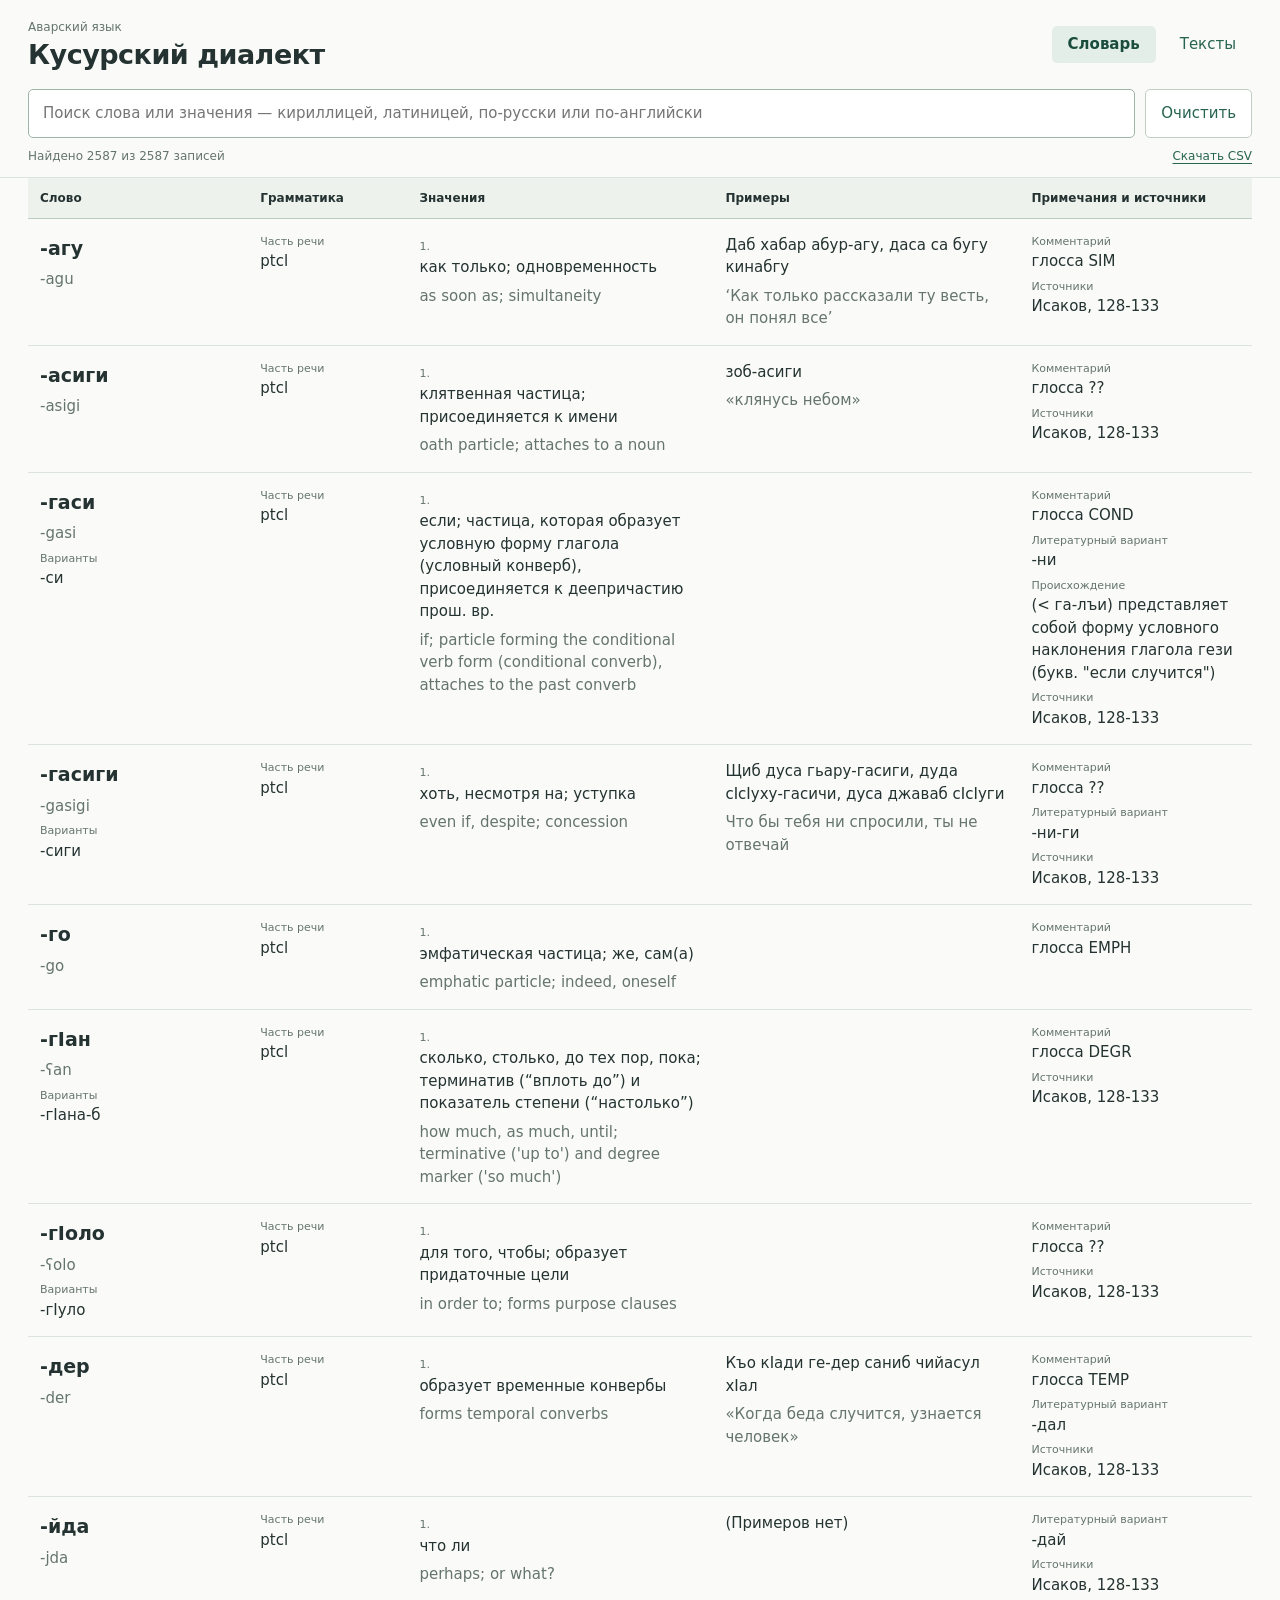
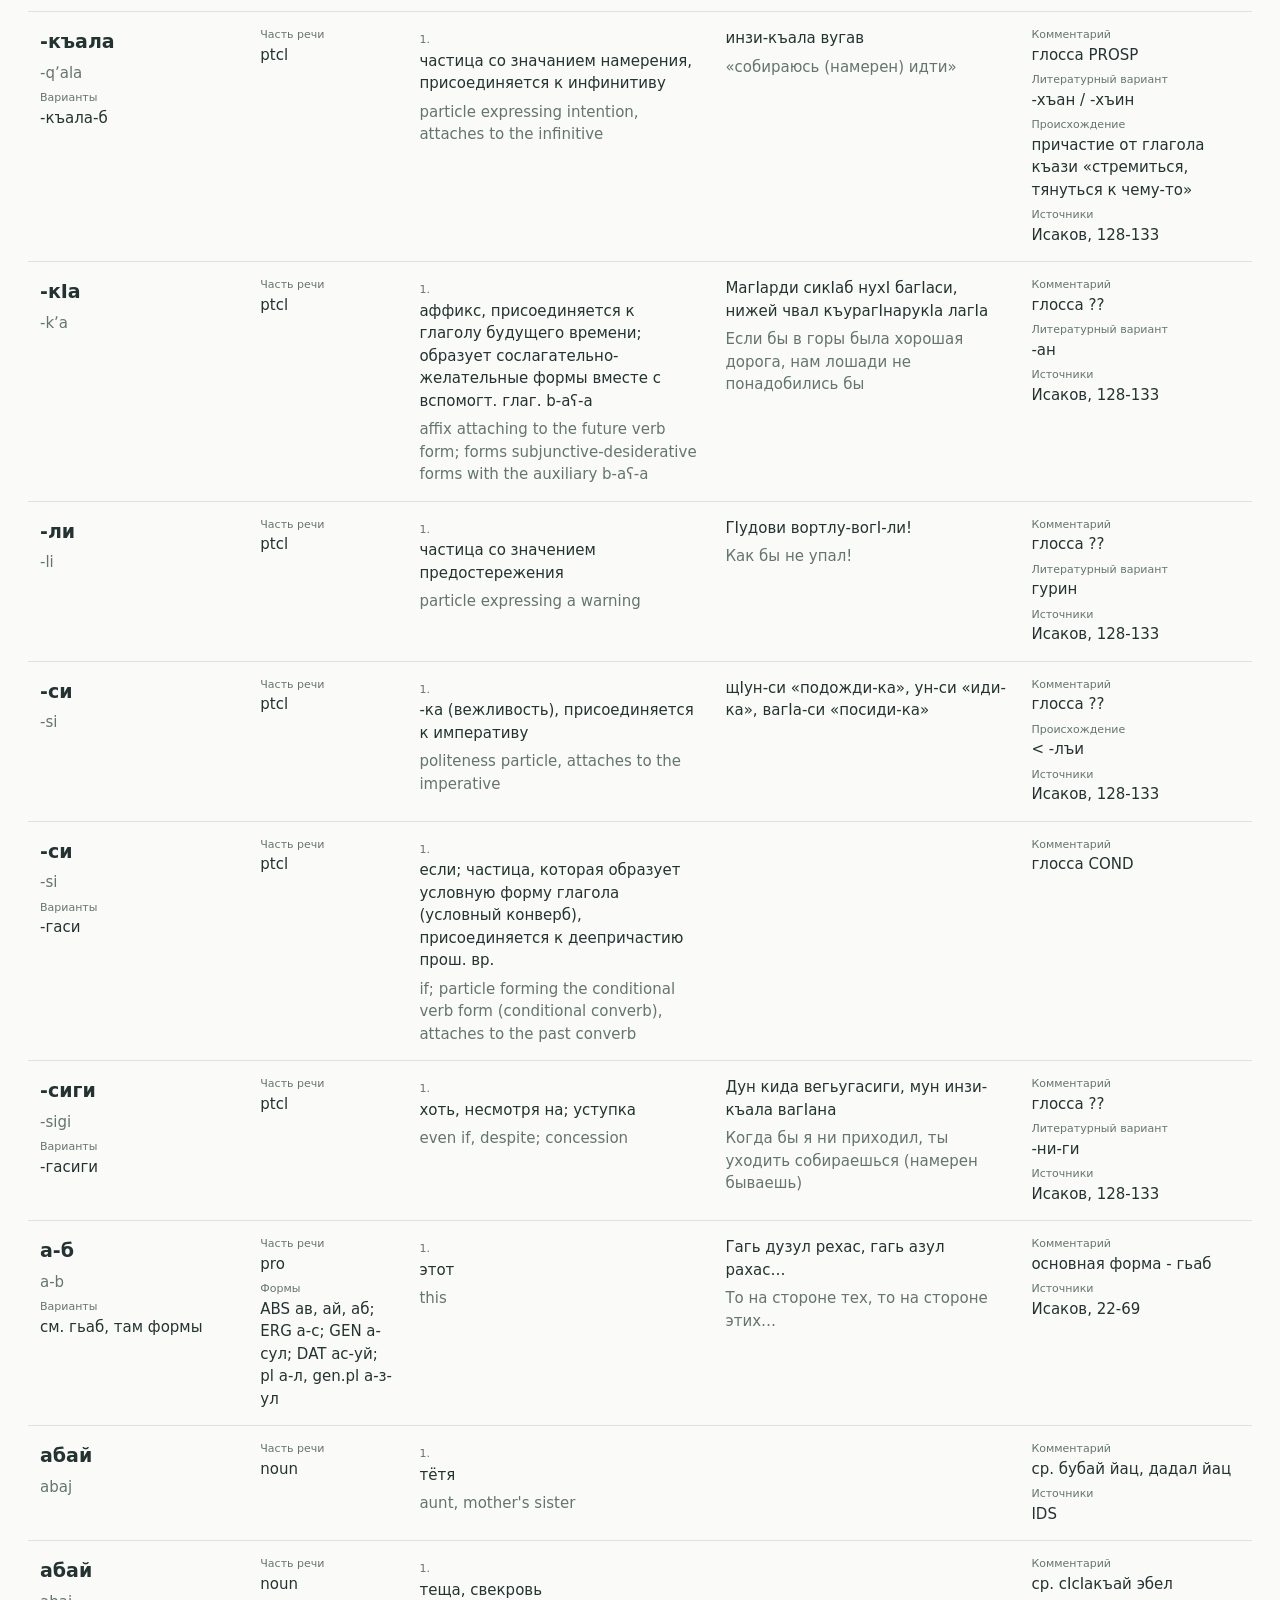
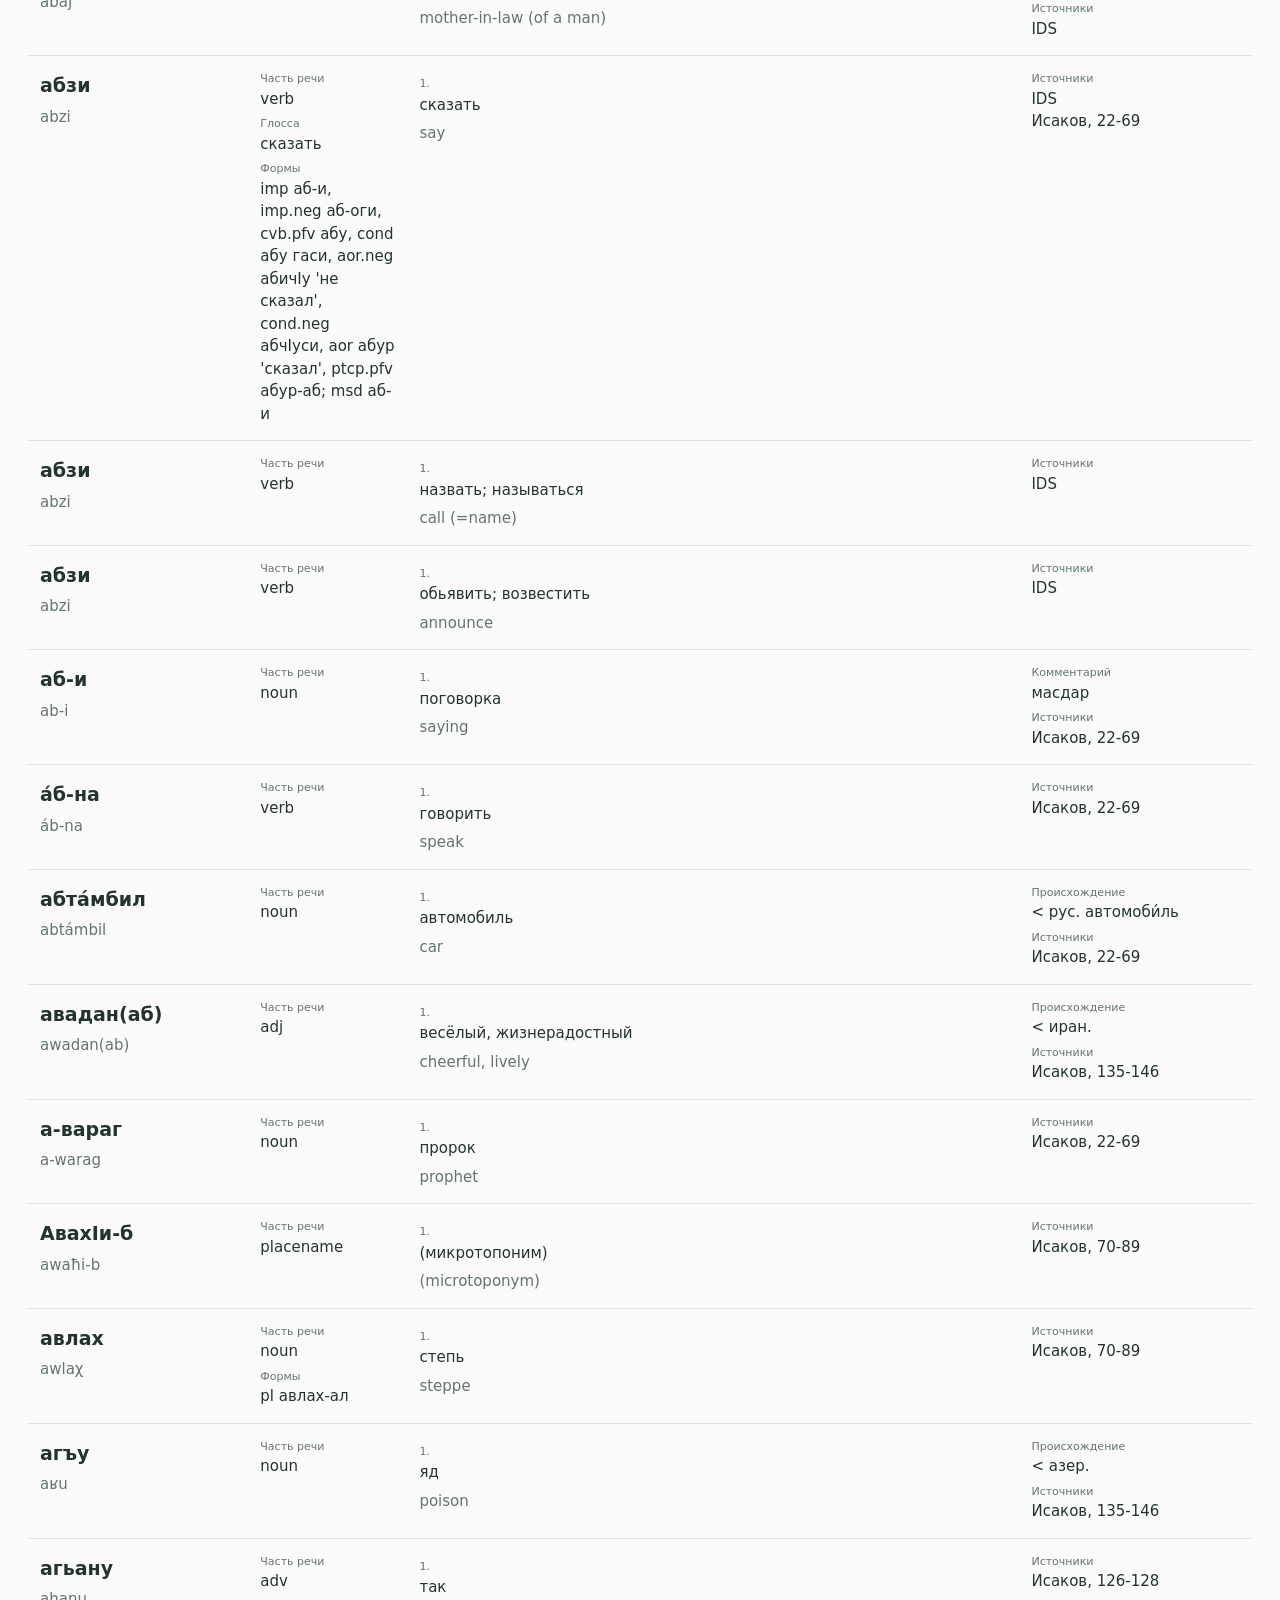
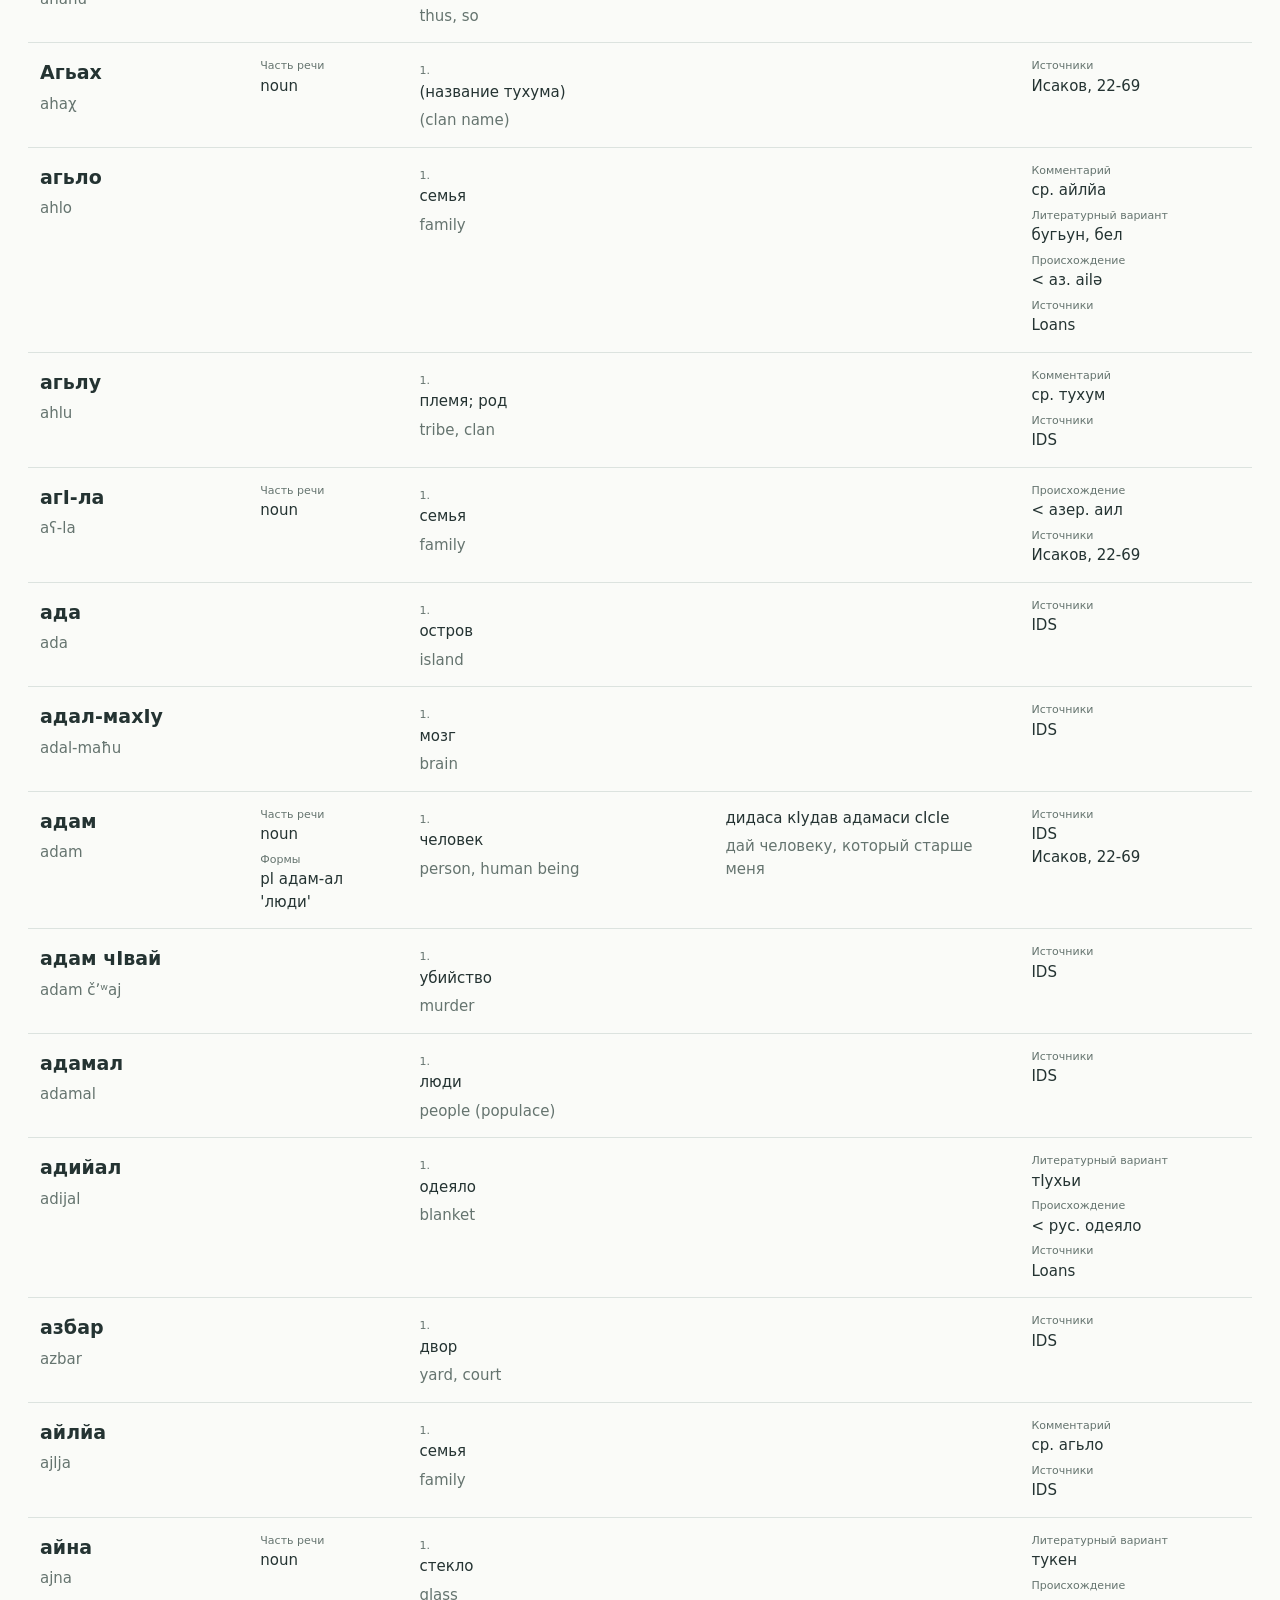
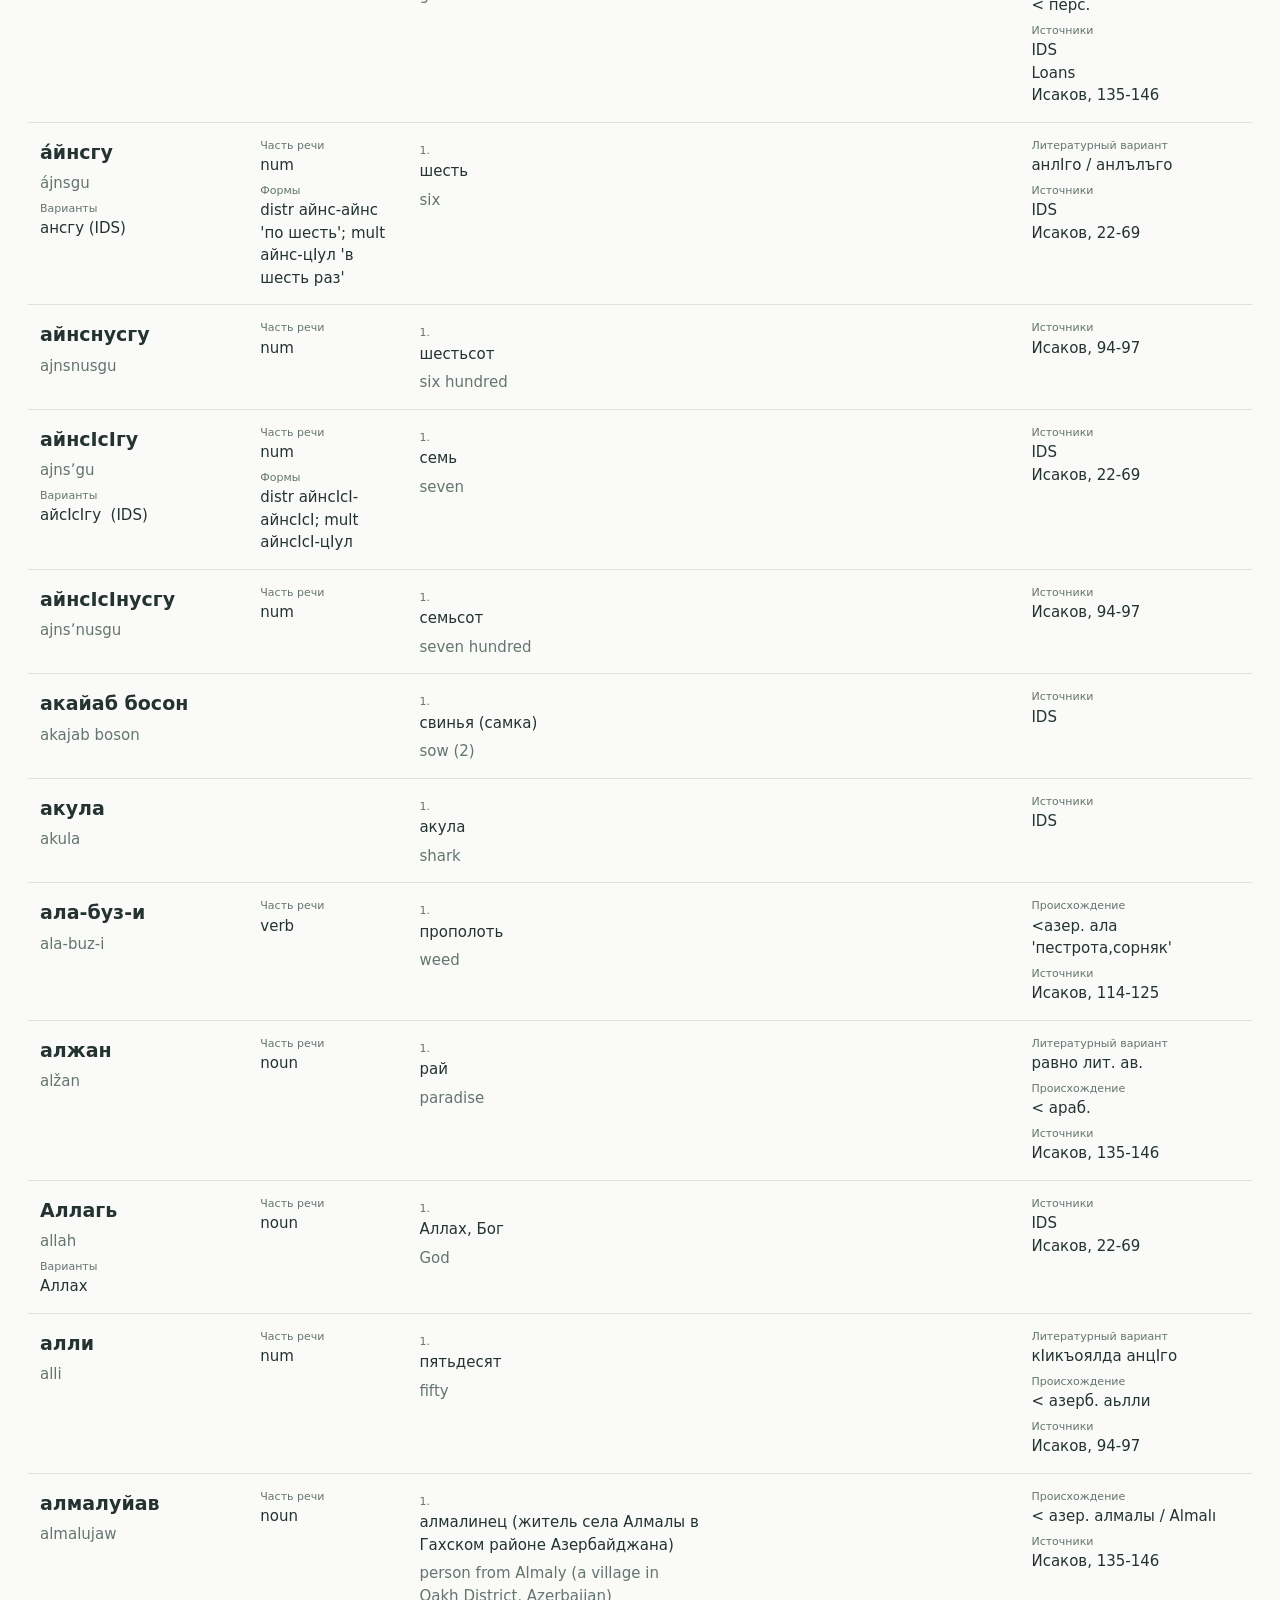
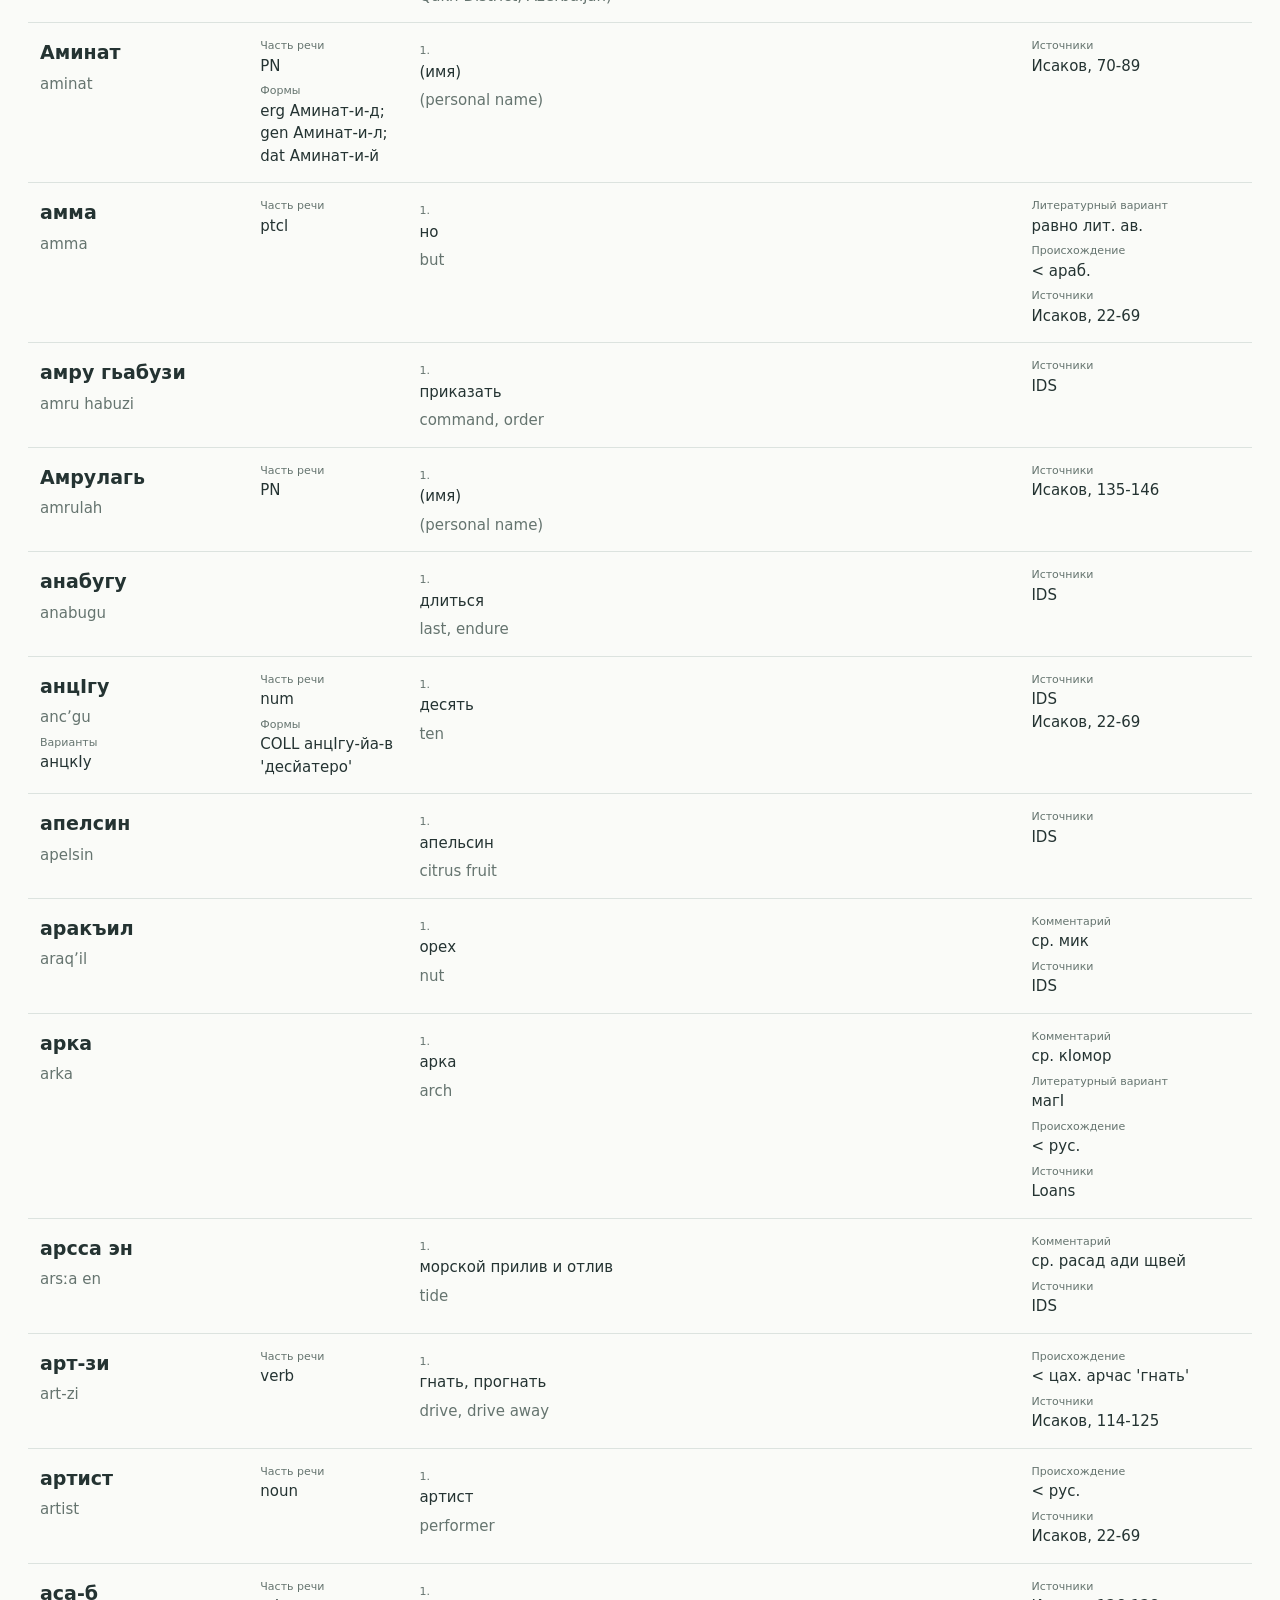
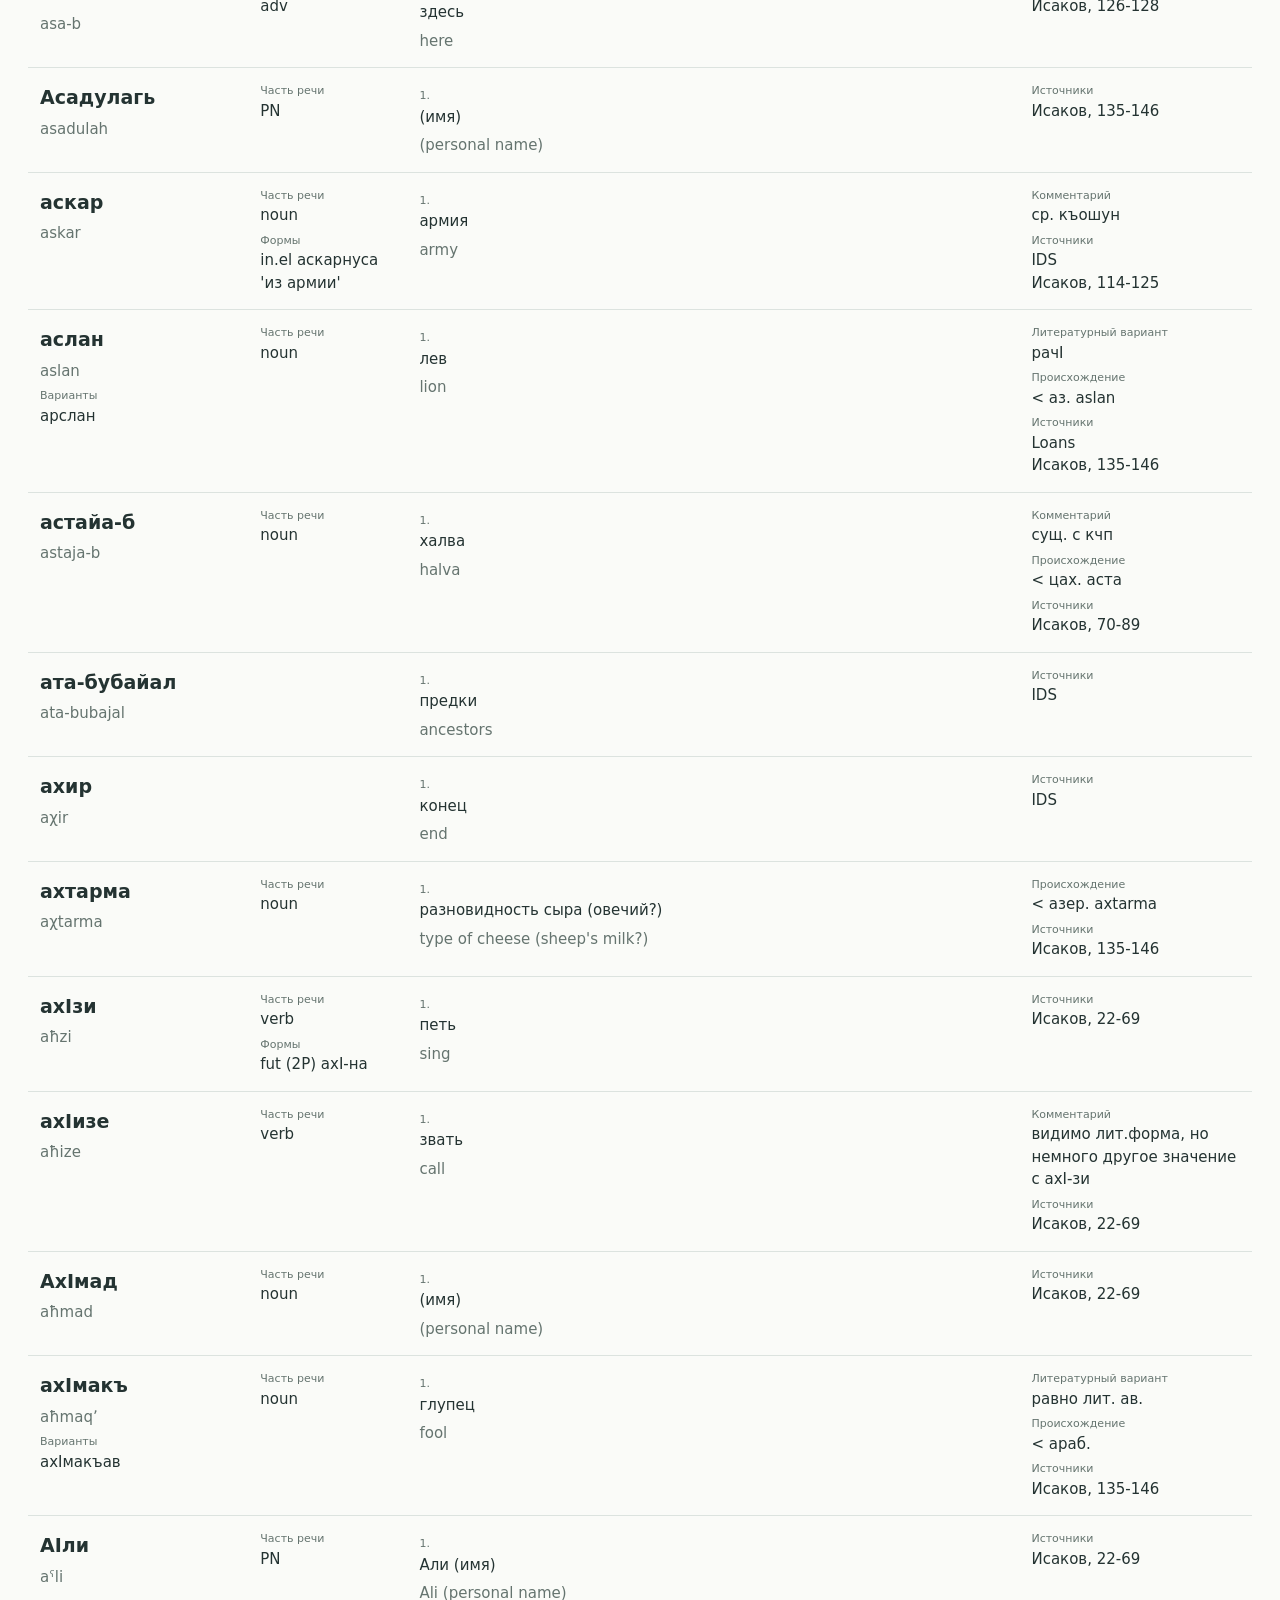
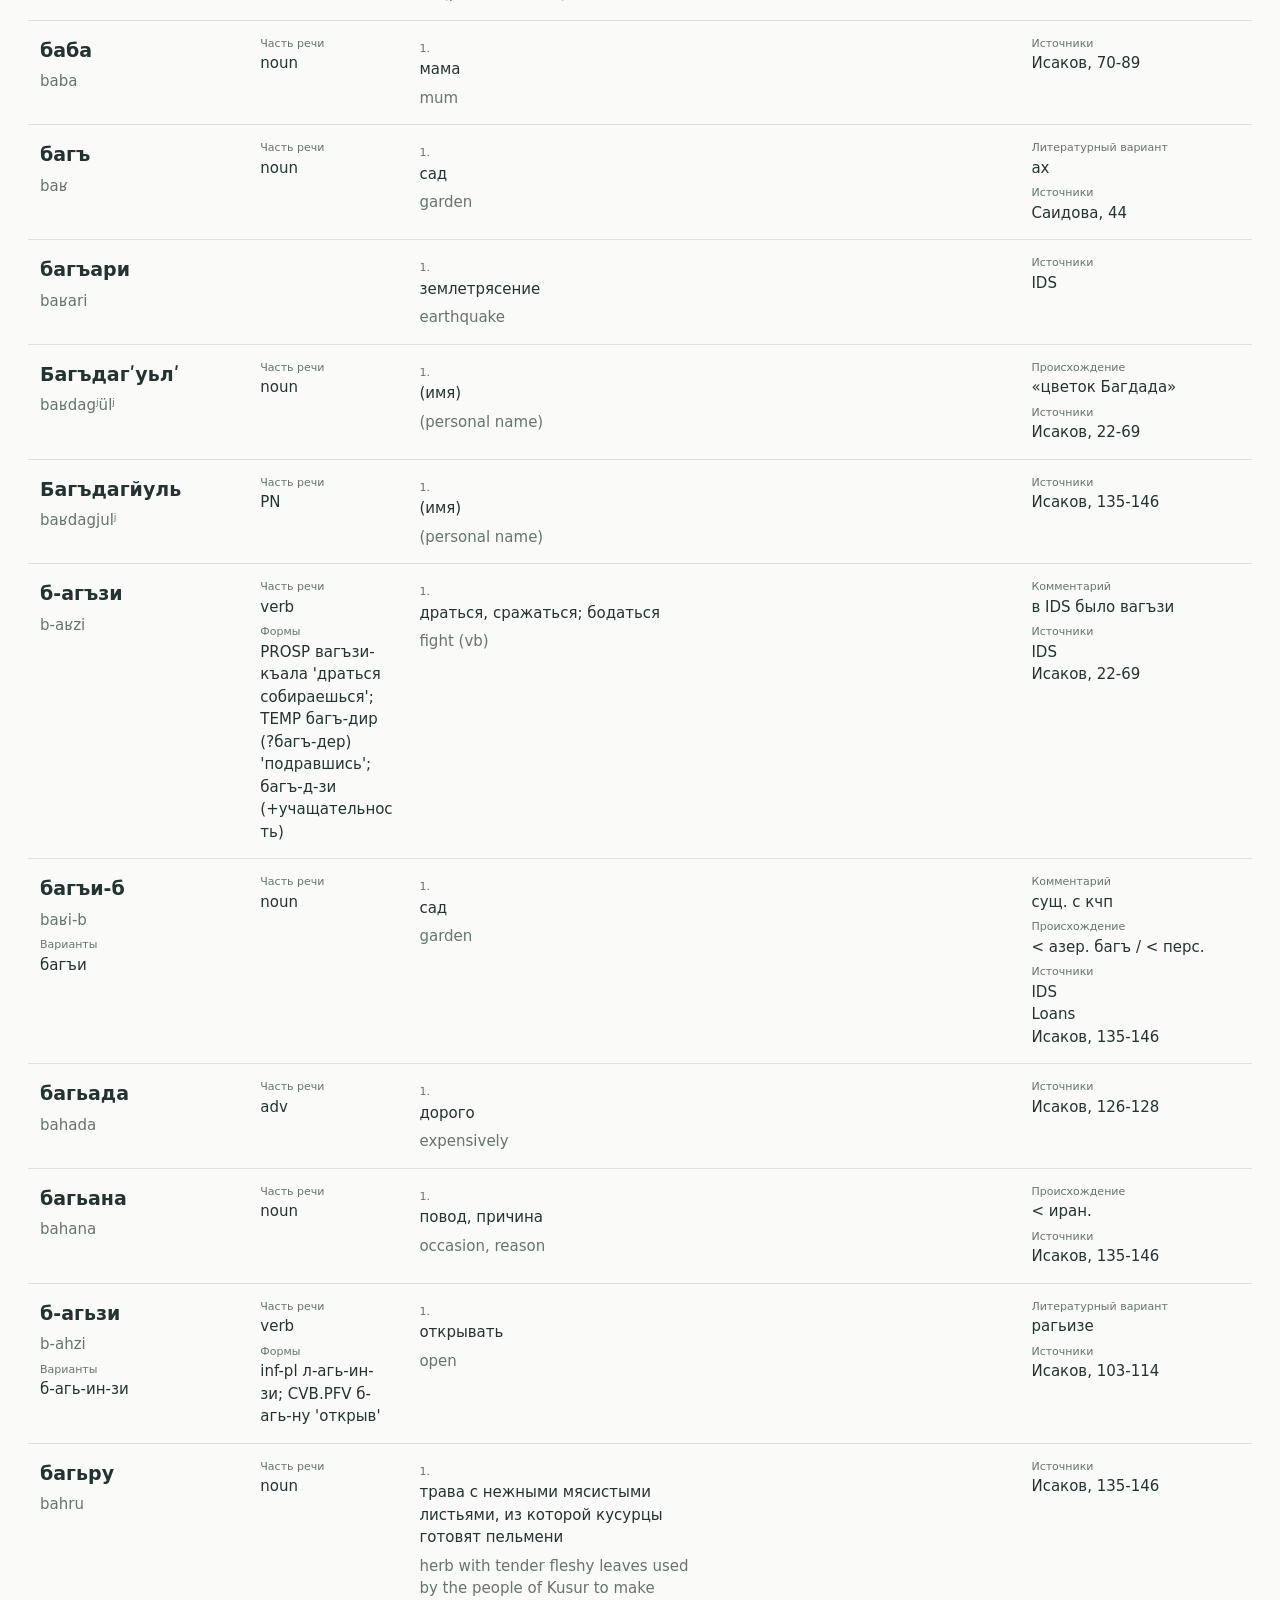
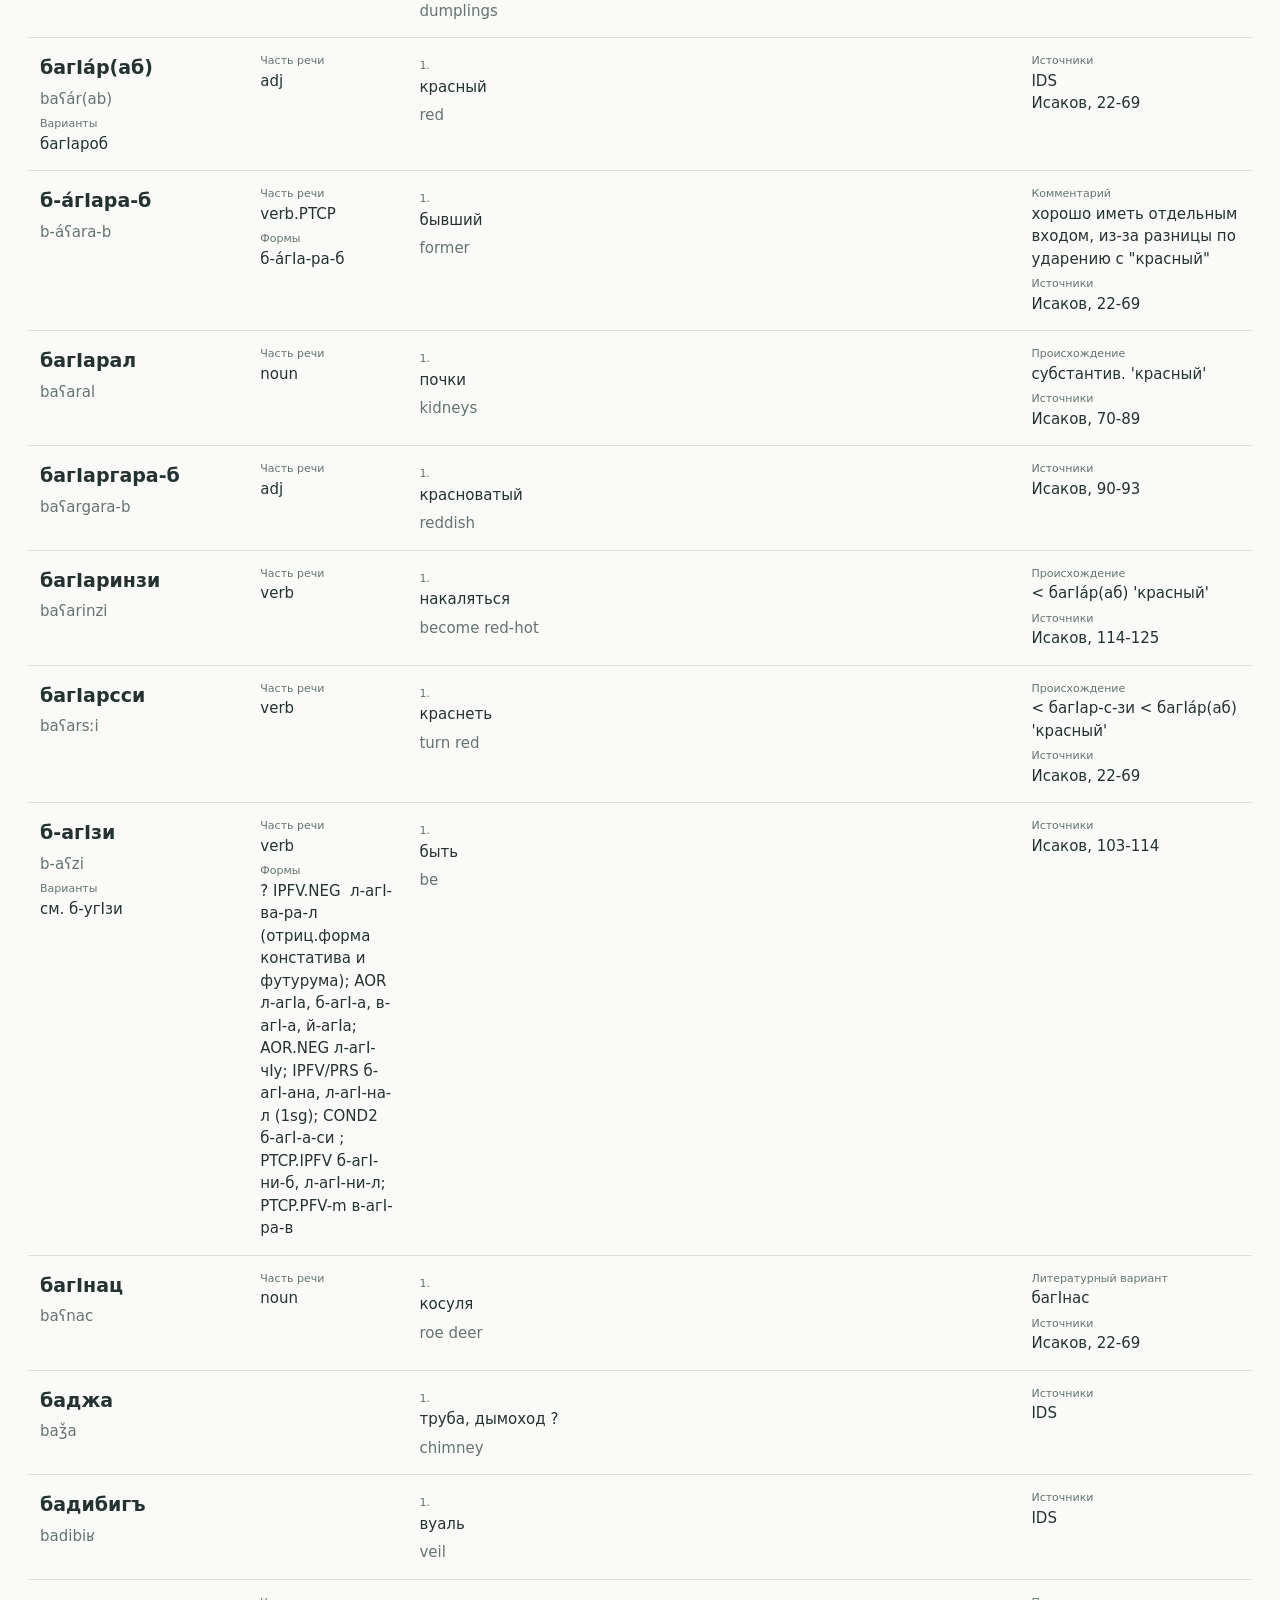
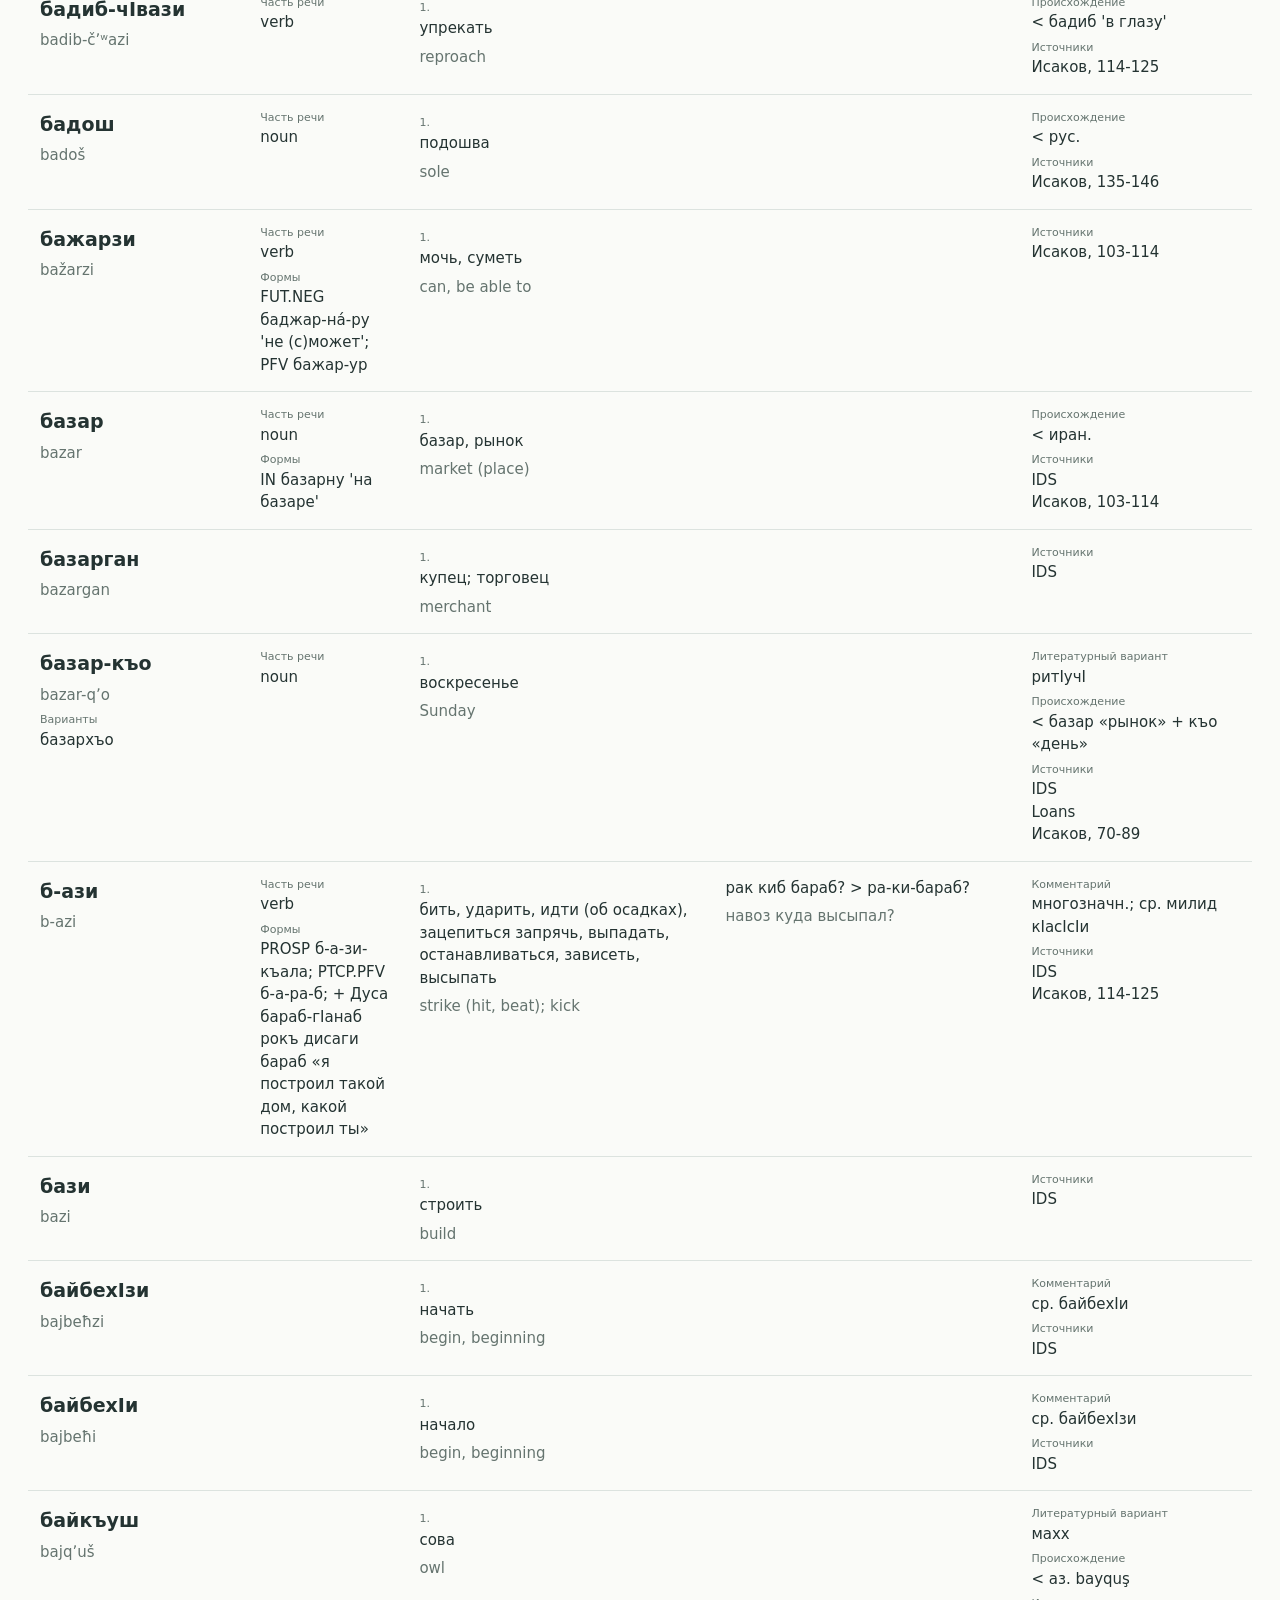
==== index.html @ e925cfb5 "Add files via upload" ====
<!doctype html>
<html lang="ru"><head><meta charset="utf-8"><meta name="viewport" content="width=device-width,initial-scale=1"><meta name="description" content="Словарь кусурского диалекта аварского языка и тексты с поиском"><title>Кусурский диалект · Словарь</title><link rel="stylesheet" href="assets/style.css"><script defer src="assets/search.js"></script><script defer src="assets/app.js"></script></head>
<body><header id="top"><div class="heading"><div><p class="eyebrow">Аварский язык</p><h1>Кусурский диалект</h1></div><nav aria-label="Разделы"><a href="index.html" aria-current="page">Словарь</a><a href="texts.html">Тексты</a></nav></div><label class="sr-only" for="query">Поиск слова или значения</label><div class="search"><input id="query" type="search" placeholder="Поиск слова или значения — кириллицей, латиницей, по-русски или по-английски" autocomplete="off"><button id="clear" type="button">Очистить</button></div><div class="meta"><span id="status" role="status" aria-live="polite">Загрузка словаря…</span><a href="data/Kusur_dict.csv" download>Скачать CSV</a></div></header>
<main><noscript>Для поиска включите JavaScript. Исходный словарь доступен по ссылке «Скачать CSV».</noscript><div id="error" role="alert" hidden></div><table><caption class="sr-only">Словарь кусурского диалекта аварского языка</caption><colgroup><col style="width:18%"><col style="width:13%"><col style="width:25%"><col style="width:25%"><col style="width:19%"></colgroup><thead><tr><th scope="col">Слово</th><th scope="col">Грамматика</th><th scope="col">Значения</th><th scope="col">Примеры</th><th scope="col">Примечания и источники</th></tr></thead><tbody id="rows"></tbody></table><div id="empty" hidden><p>Ничего не найдено</p><button id="reset">Очистить запрос</button></div><div id="moreWrap"><button id="more" hidden>Показать ещё 150 записей</button><p id="shown"></p></div></main><footer>Кусурский диалект аварского языка · <a href="texts.html">Перейти к текстам</a></footer></body></html>
---- assets/style.css ----
:root{color-scheme:light;--ink:#243332;--muted:#65746f;--line:#dce3df;--accent:#286452;--header-height:180px}*{box-sizing:border-box}body{margin:0;background:#fafbf8;color:var(--ink);font:15px/1.5 "Segoe UI","Noto Sans","DejaVu Sans",Arial,sans-serif}header{position:sticky;top:0;z-index:5;background:#fafbf8;border-bottom:1px solid var(--line);padding:18px 28px 12px}.heading{display:flex;align-items:center;justify-content:space-between;gap:20px;margin-bottom:18px}h1{font-size:27px;line-height:1.2;margin:0;letter-spacing:-.5px}.eyebrow{margin:0 0 3px;color:var(--muted);font-size:12px}nav{display:flex;gap:8px}a{color:var(--accent);text-underline-offset:3px}nav a{padding:7px 16px;border-radius:5px;text-decoration:none}nav a[aria-current]{background:#e4eee8;color:#194c3c;font-weight:650}.search{display:flex;gap:10px}input,button{font:inherit}input{width:100%;min-width:0;padding:12px 14px;border:1px solid #9eb4a8;border-radius:5px;background:white;color:var(--ink)}button{border:1px solid #bfcfc5;background:white;color:var(--accent);border-radius:5px;padding:9px 15px;cursor:pointer}button:hover{background:#edf3ee}:focus-visible{outline:3px solid #779e8d;outline-offset:3px}.meta{display:flex;justify-content:space-between;gap:15px;margin-top:9px;font-size:12px;color:var(--muted)}main{padding:0 28px}table{width:100%;border-collapse:separate;border-spacing:0;table-layout:fixed}th{position:sticky;top:var(--header-height);z-index:3;background:#eef2ed;padding:11px 12px;font-size:12px;text-align:left;border-bottom:1px solid #bacbbf}td{padding:15px 12px;vertical-align:top;border-bottom:1px solid var(--line);overflow-wrap:anywhere}tbody tr:hover{background:#f1f5ef}.field{white-space:pre-wrap;margin:0 0 6px}.lemma{font-size:19px;font-weight:650}.latin,.translation{color:var(--muted)}.label{font-size:11px;color:var(--muted);display:block}.group{margin-bottom:12px}.group:last-child,.field:last-child{margin-bottom:0}.number{font-size:11px;color:var(--muted)}footer{padding:25px 40px;color:var(--muted);font-size:12px}#empty,#error,#moreWrap{text-align:center;padding:25px}#shown{font-size:12px;color:var(--muted)}[hidden]{display:none!important}.sr-only{position:absolute;width:1px;height:1px;overflow:hidden;clip:rect(0,0,0,0)}@media(max-width:760px){header{padding:12px}.heading{gap:8px;margin-bottom:12px}h1{font-size:20px}nav a{padding:6px 9px}main{padding:0 12px}table,tbody,tr,td{display:block;width:100%}thead,colgroup{display:none}tr{padding:16px 0;border-bottom:1px solid #bfcfc5}td{padding:5px 0;border:0}td:empty{display:none}td::before{content:attr(data-label);display:block;color:var(--muted);font-size:11px;margin-bottom:5px}td:first-child::before{display:none}.search input{font-size:14px}.meta{font-size:11px}footer{padding:20px 12px}}
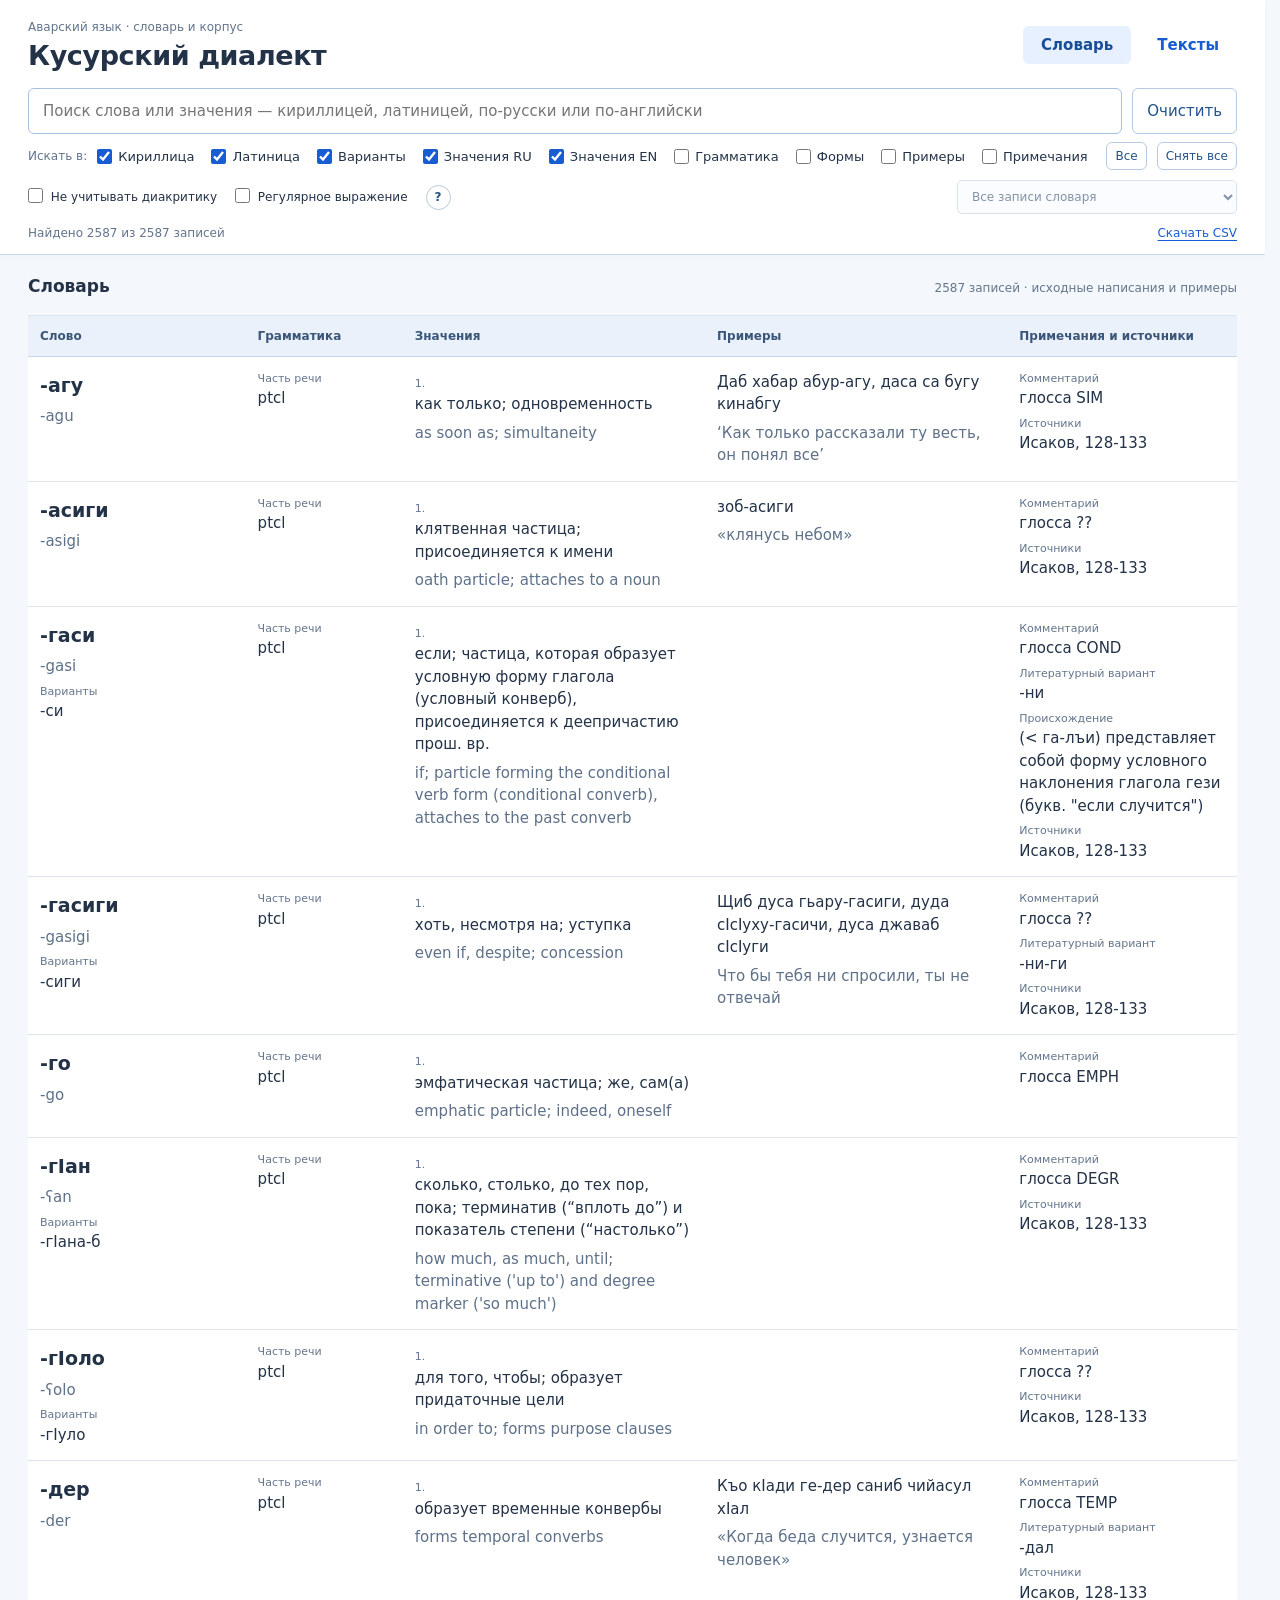
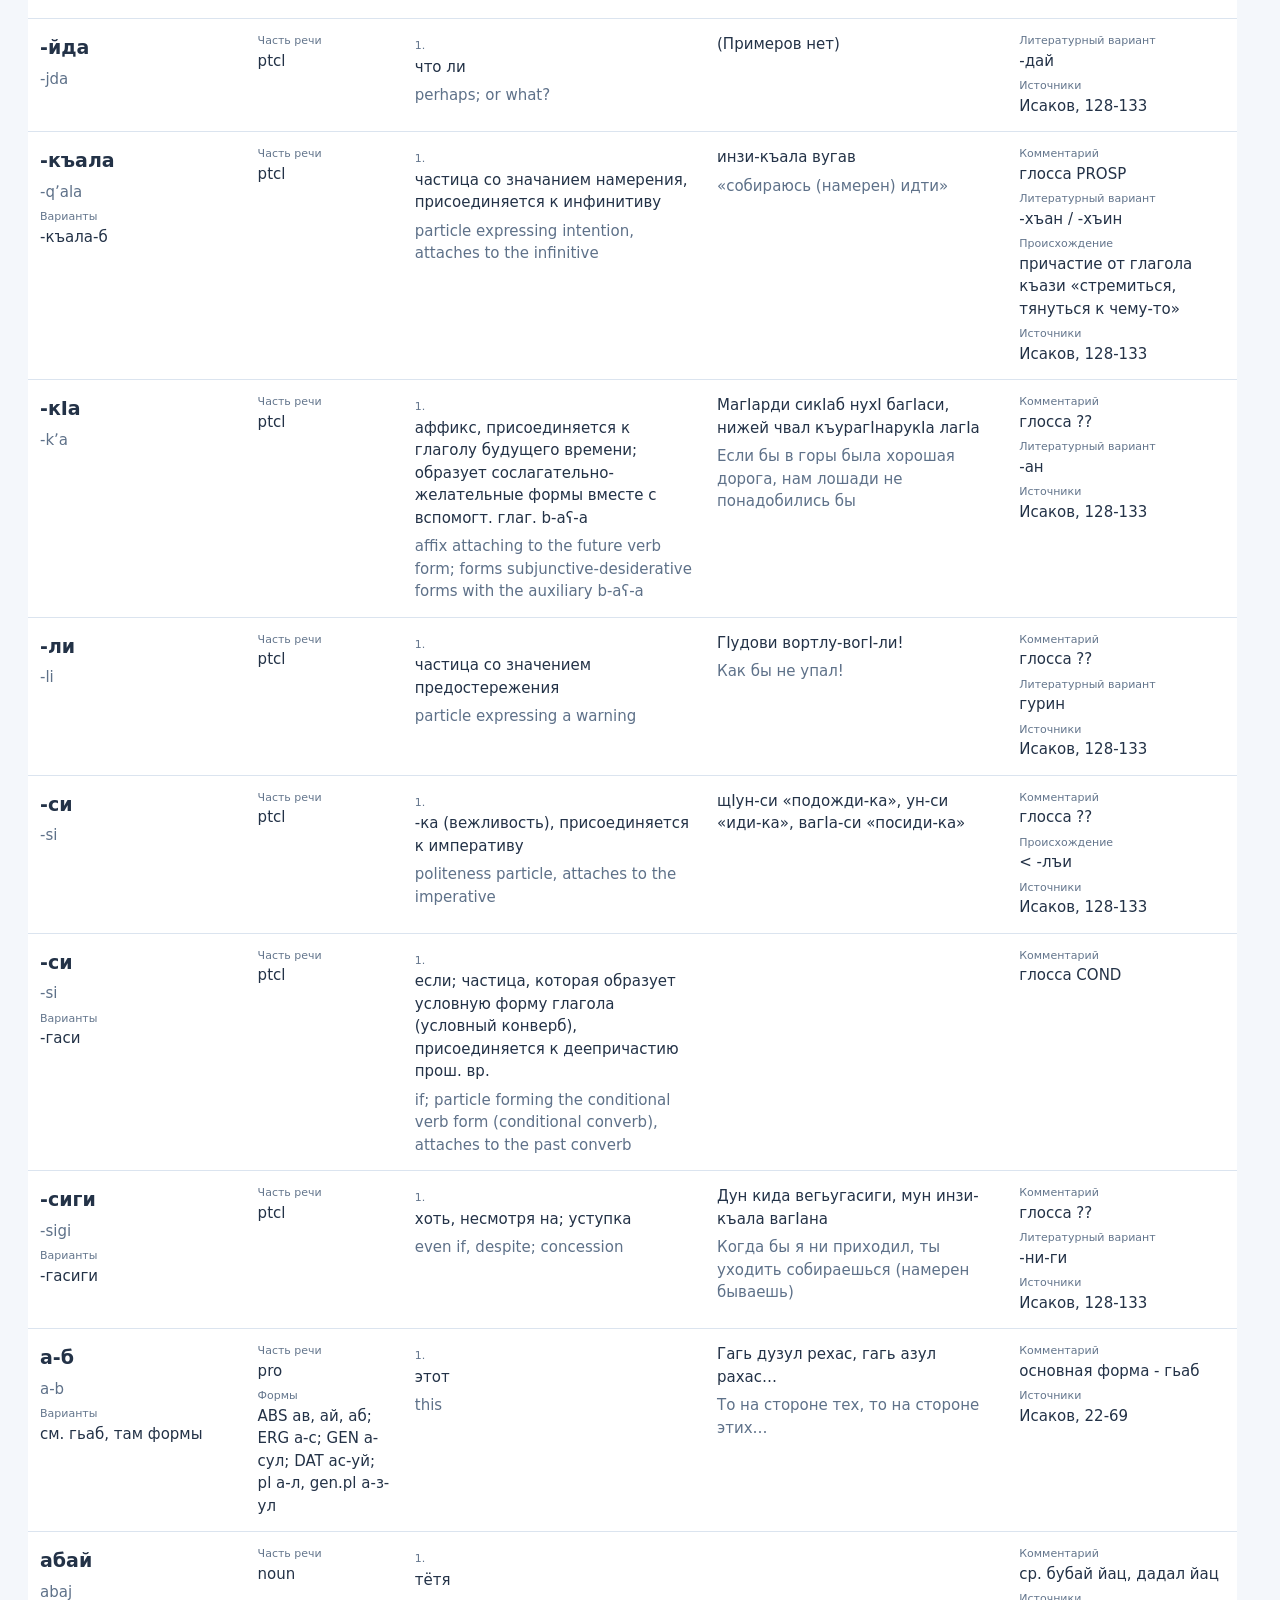
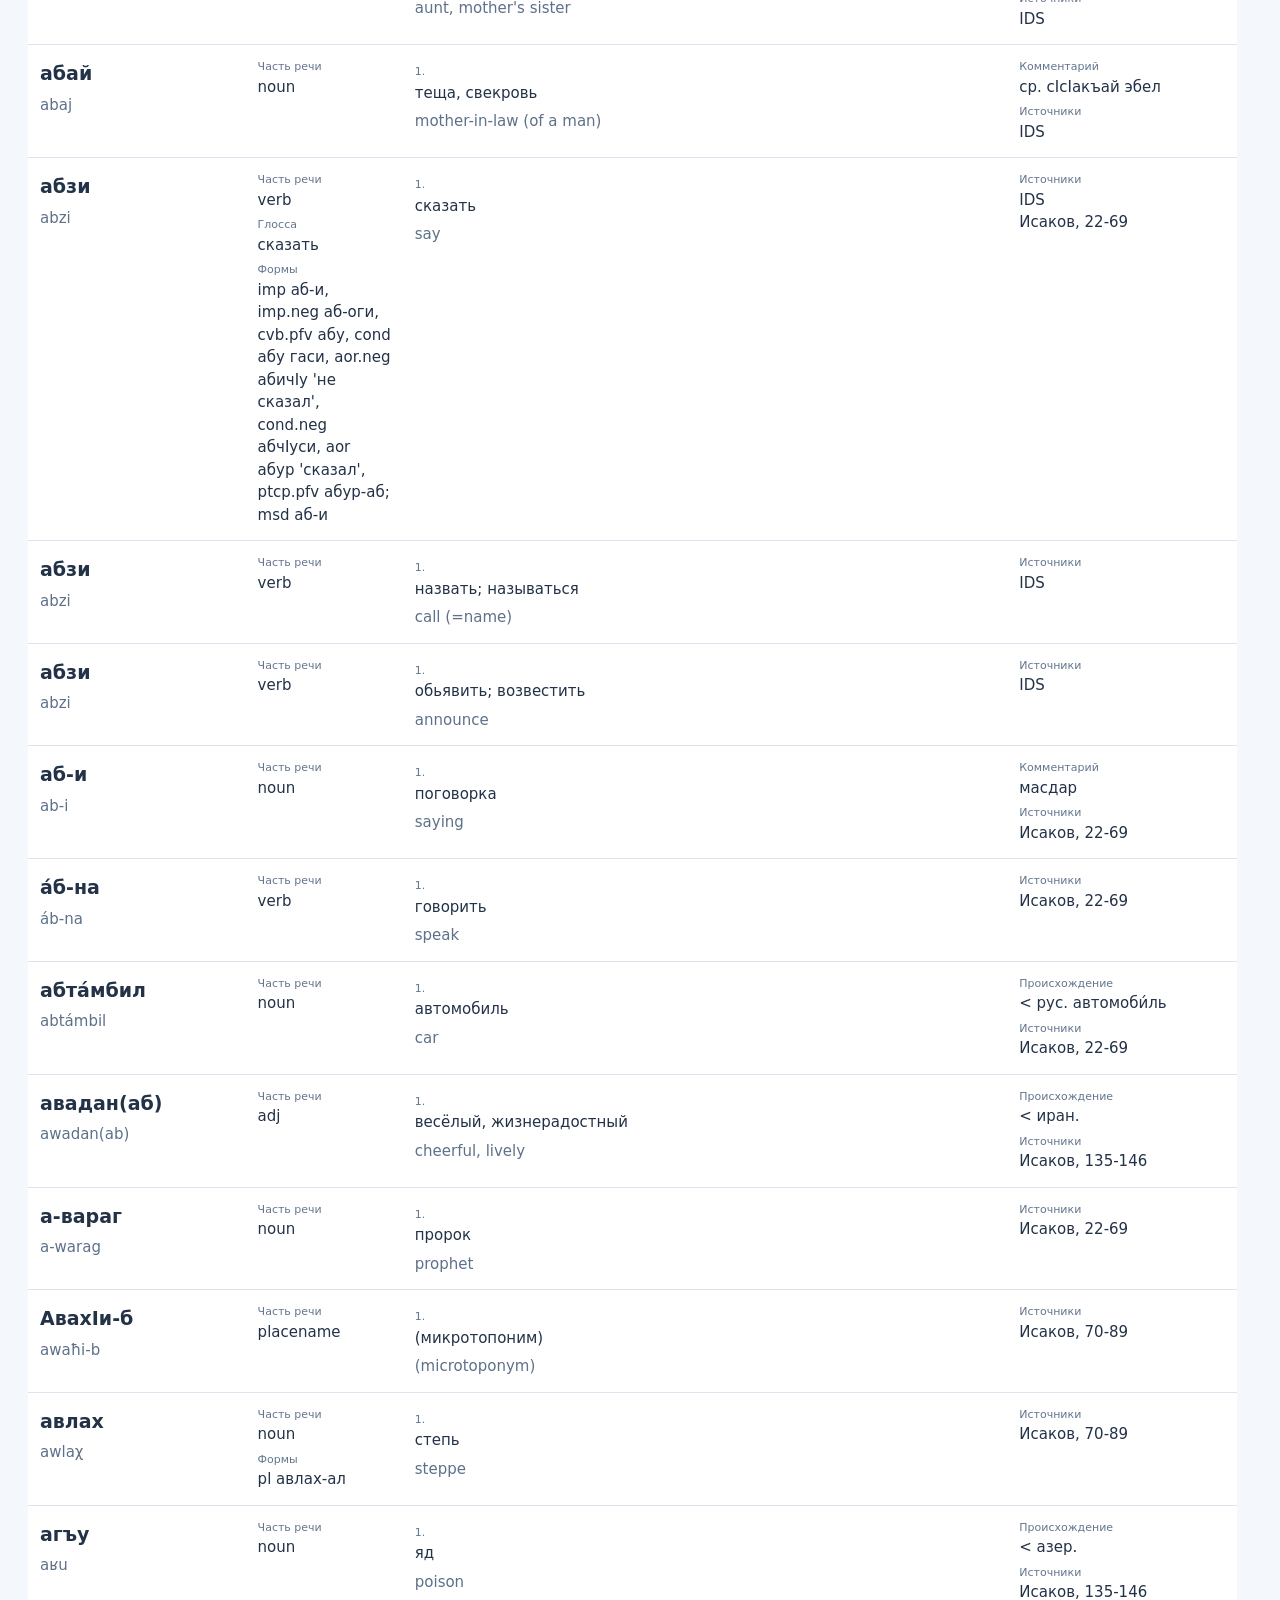
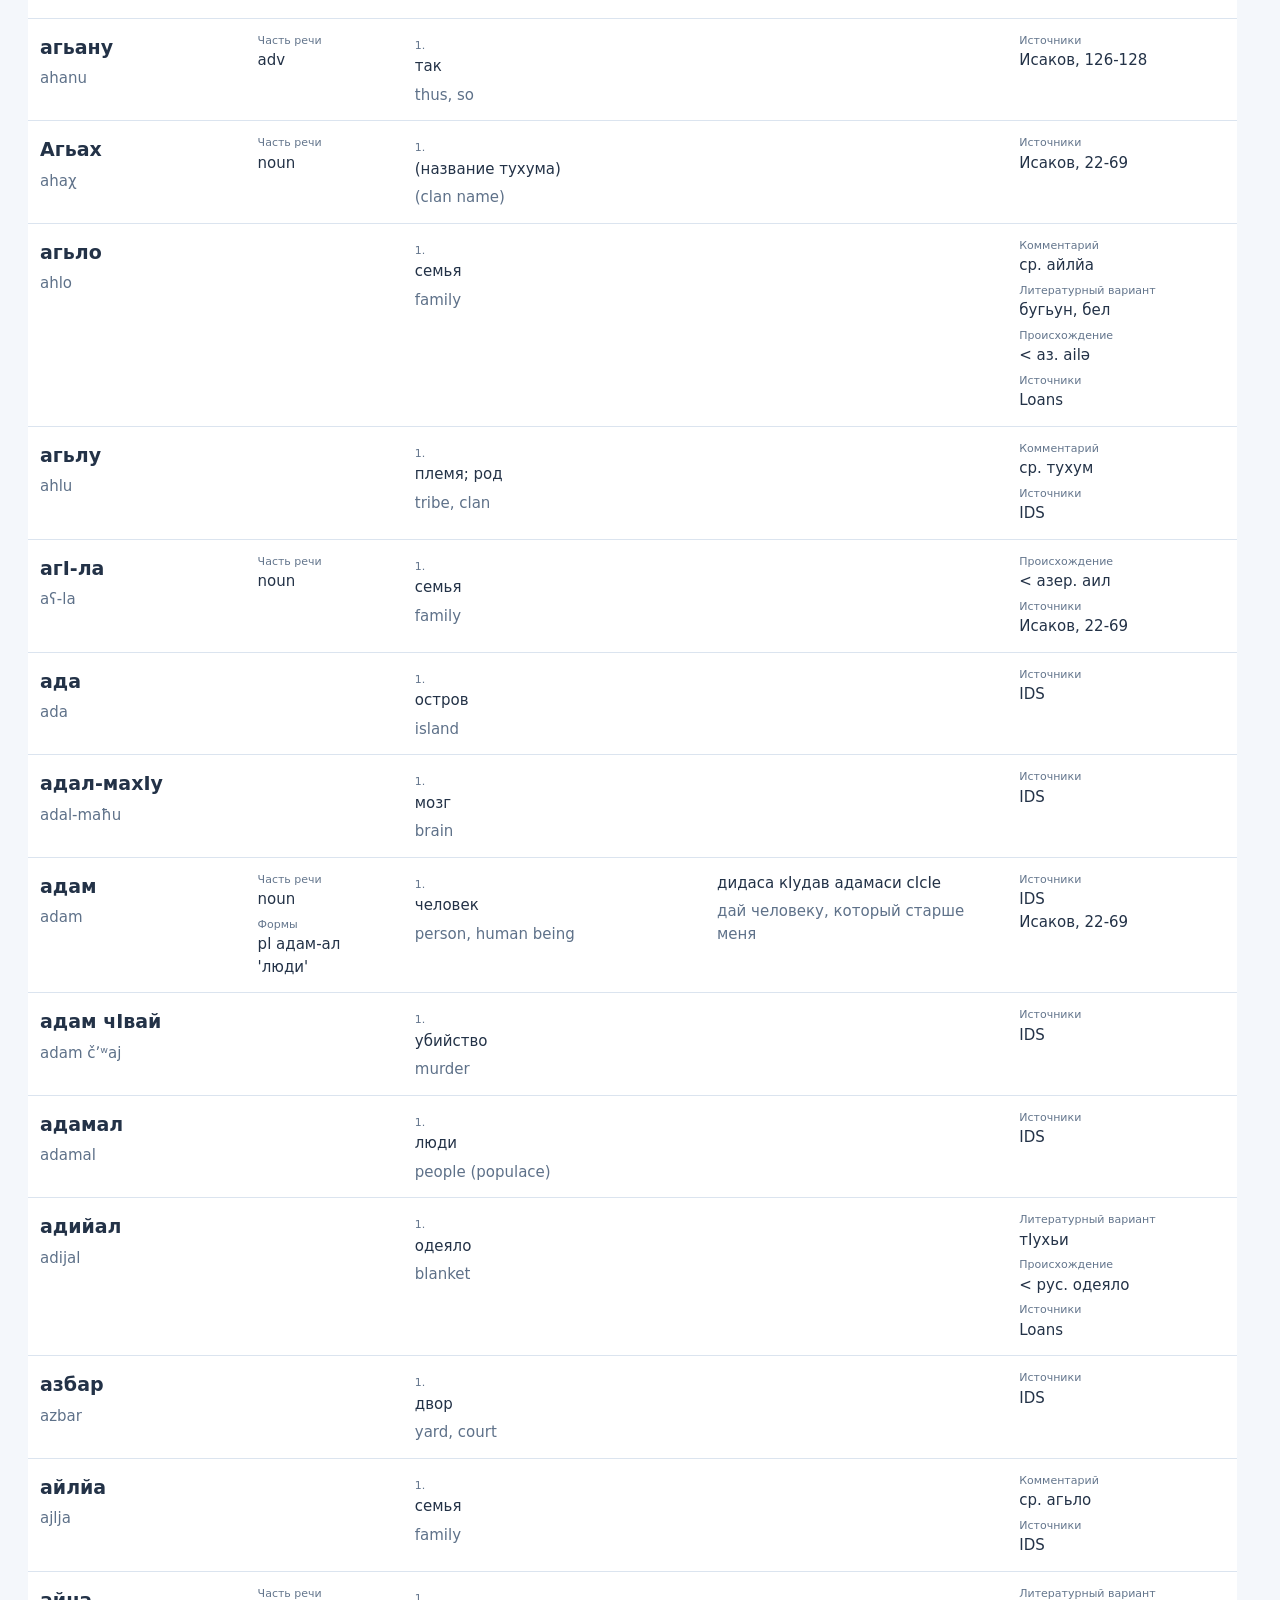
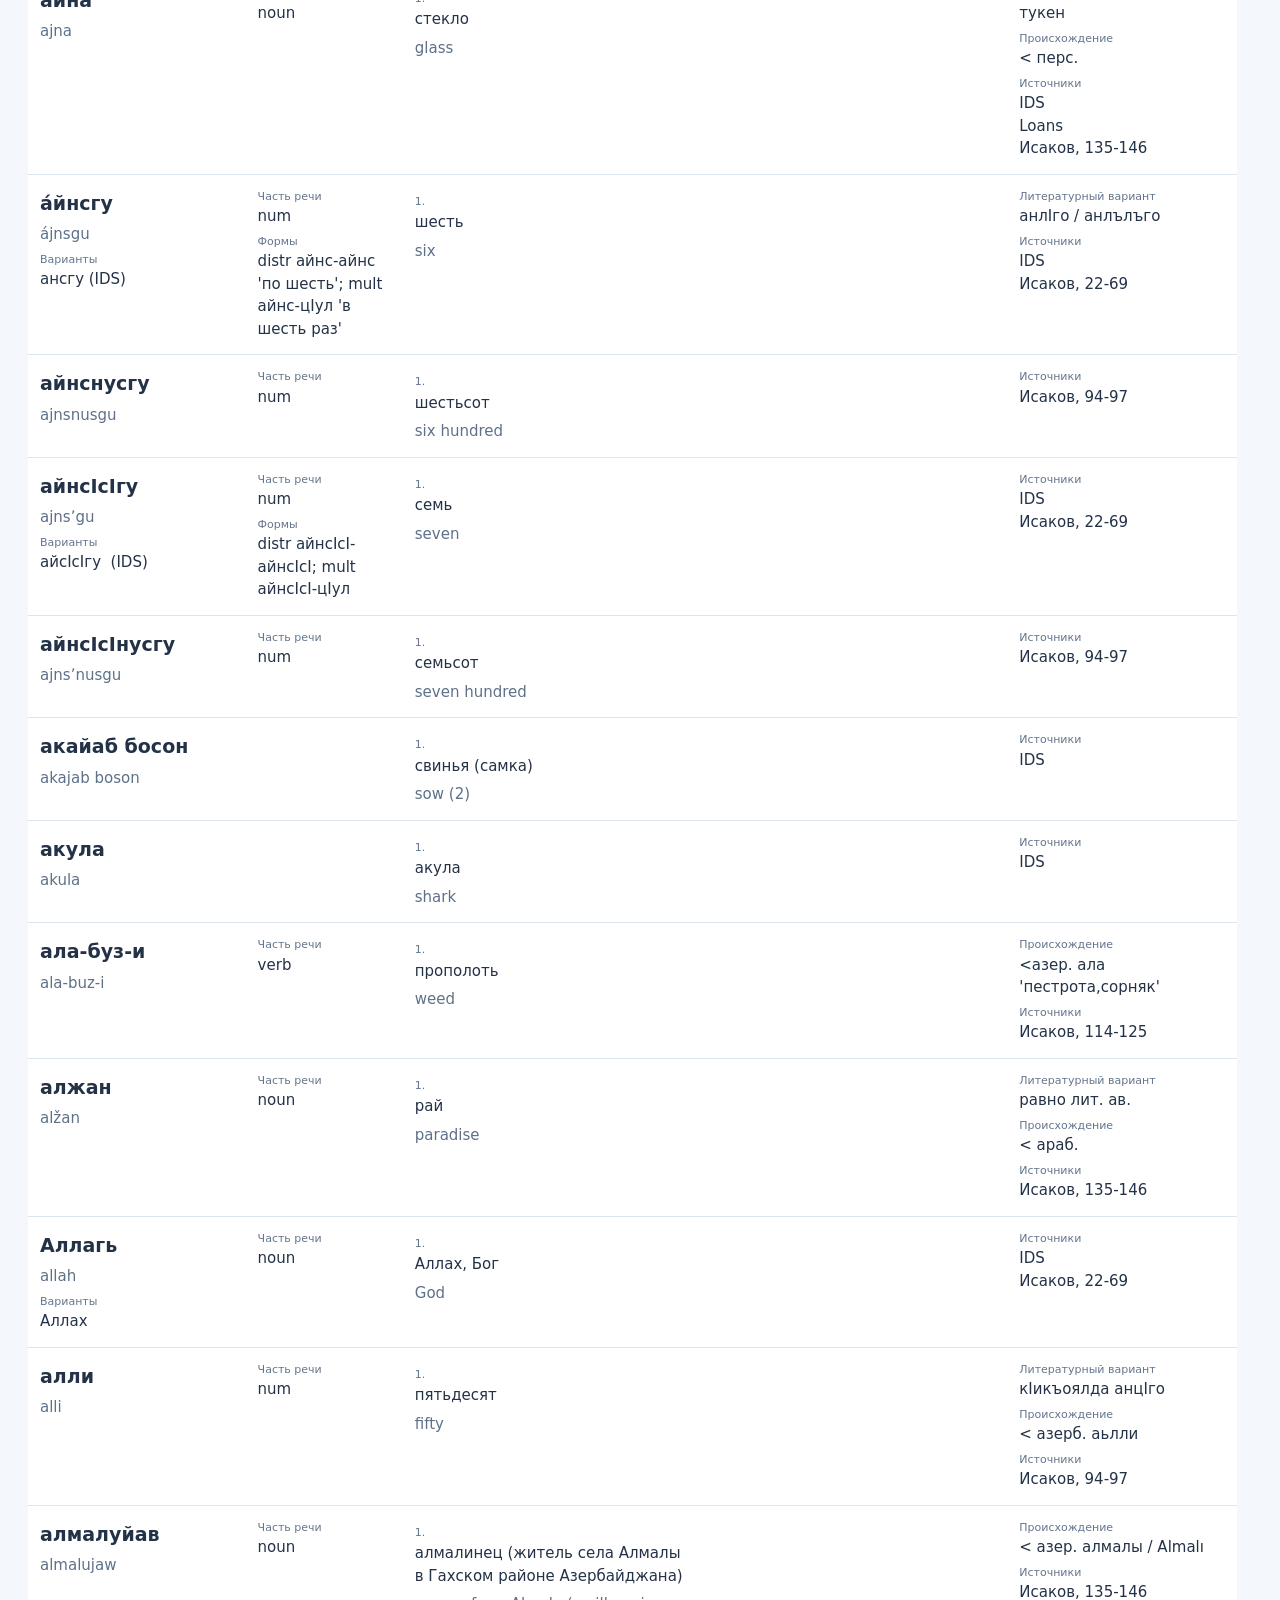
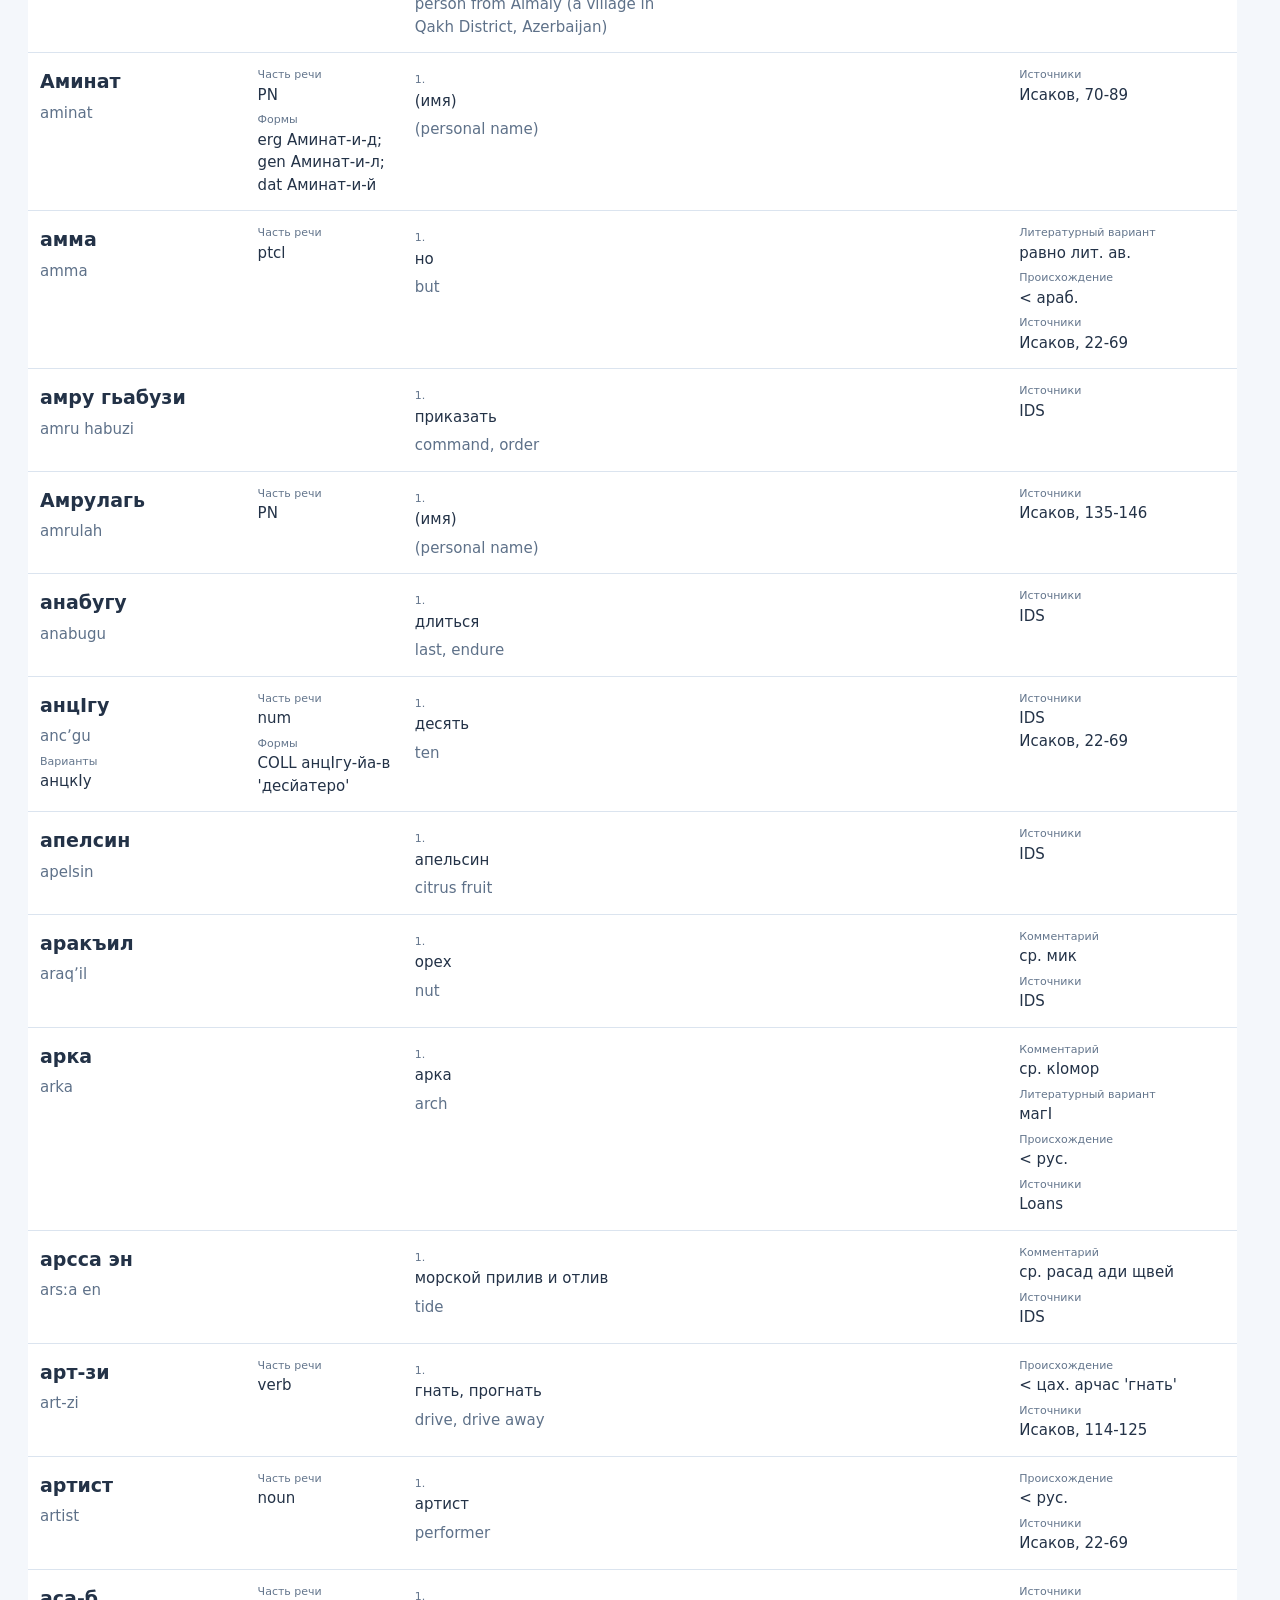
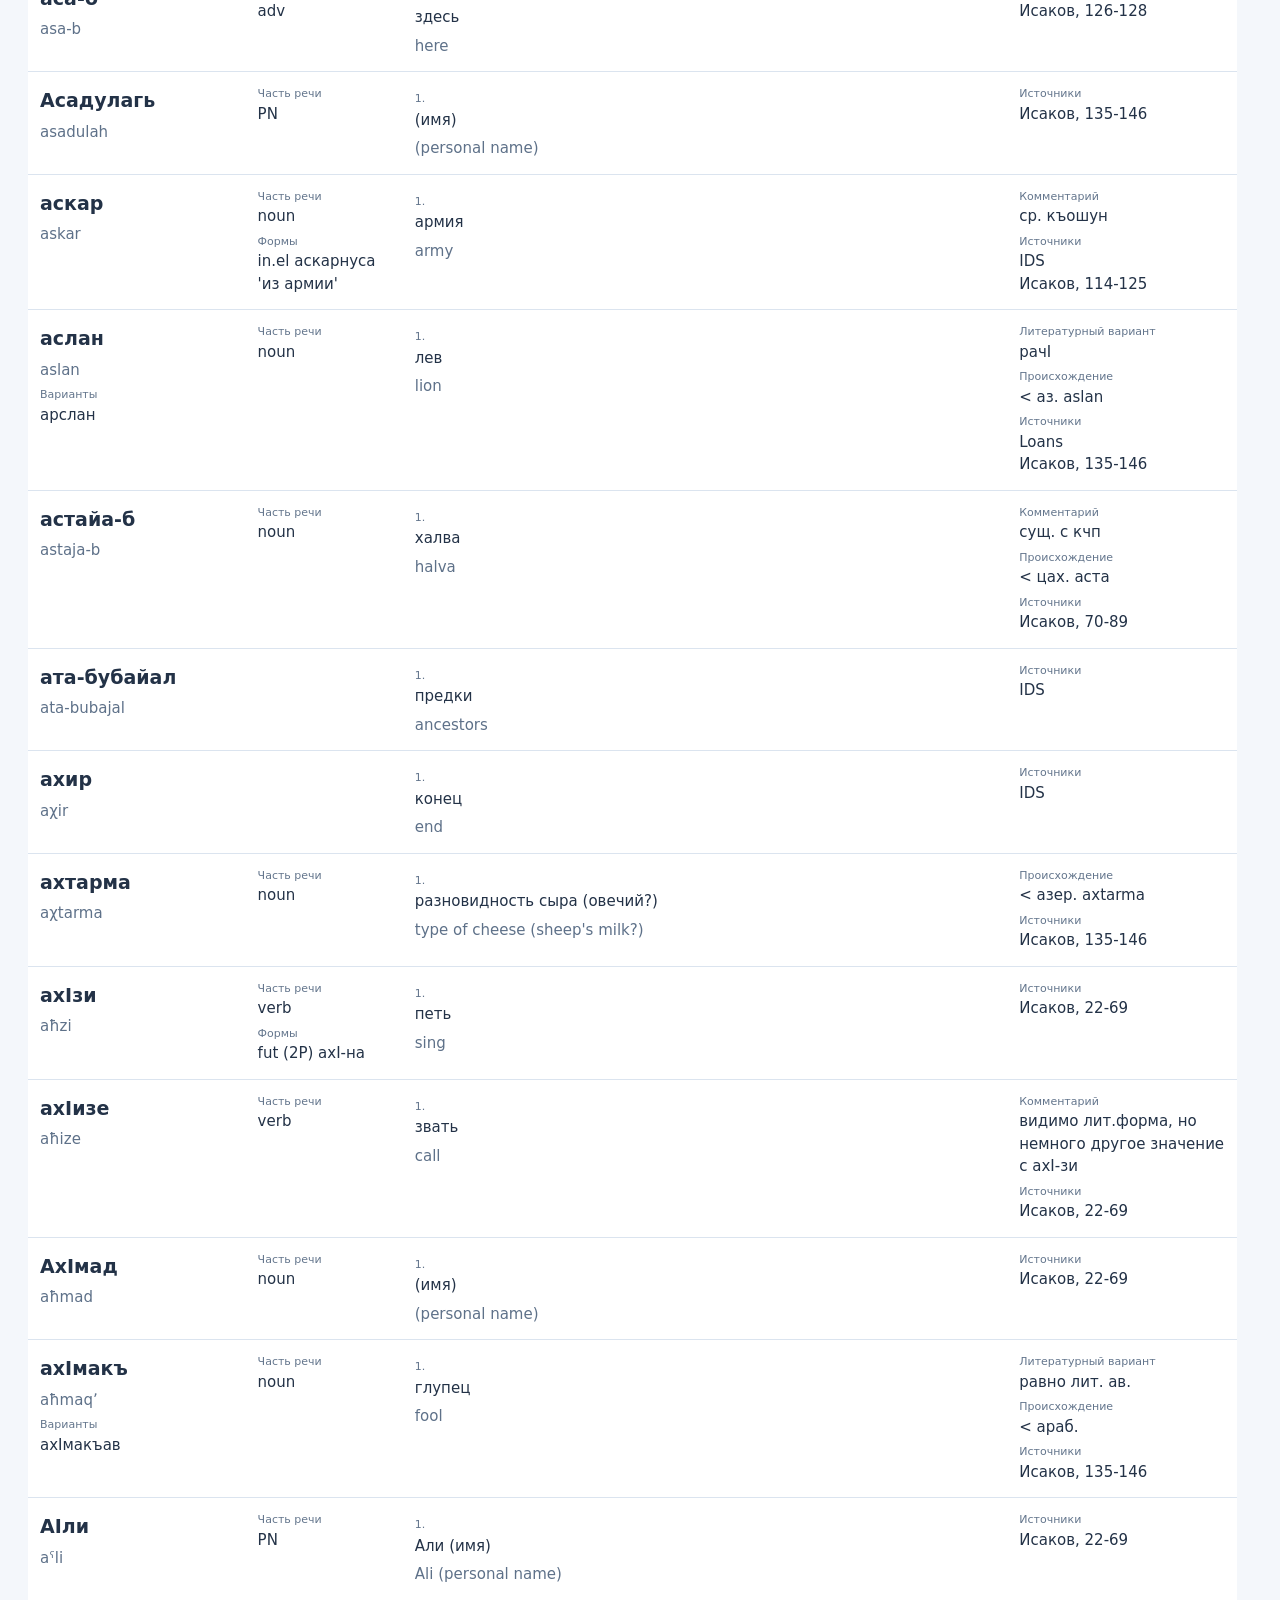
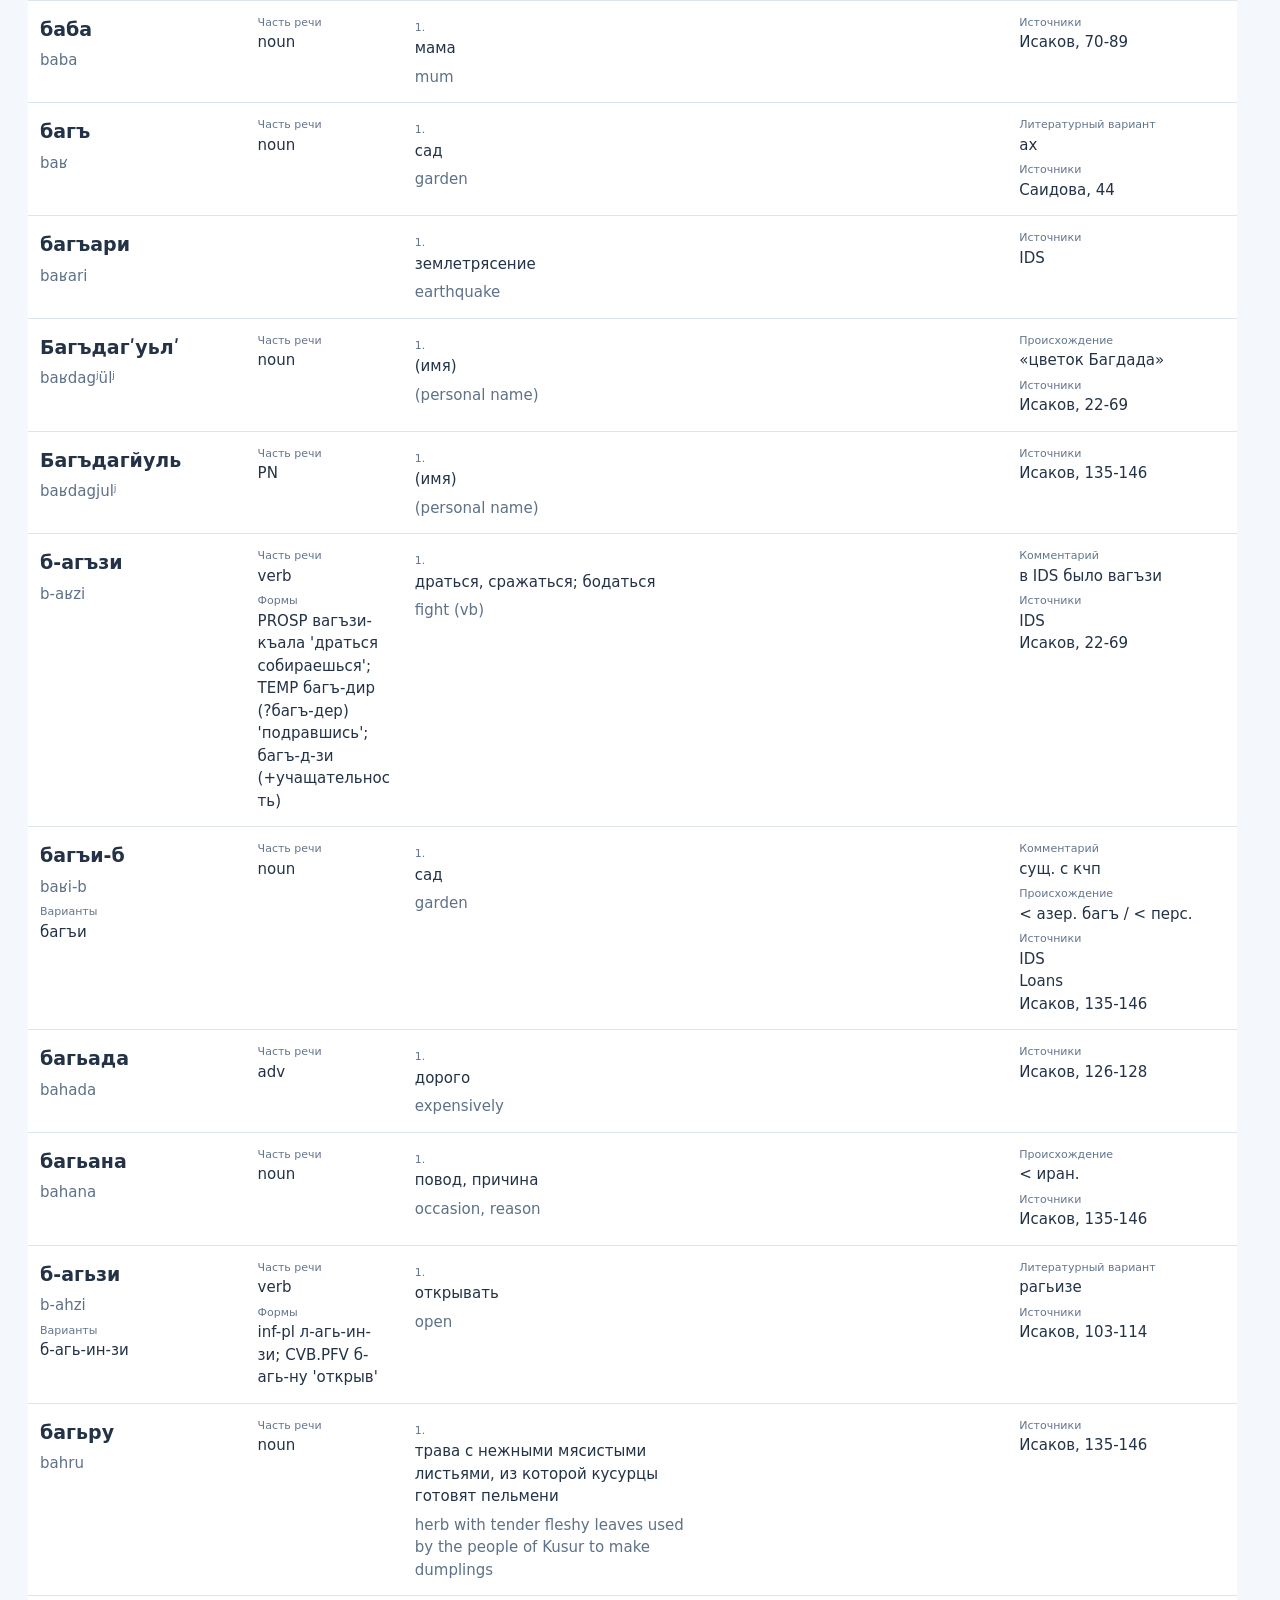
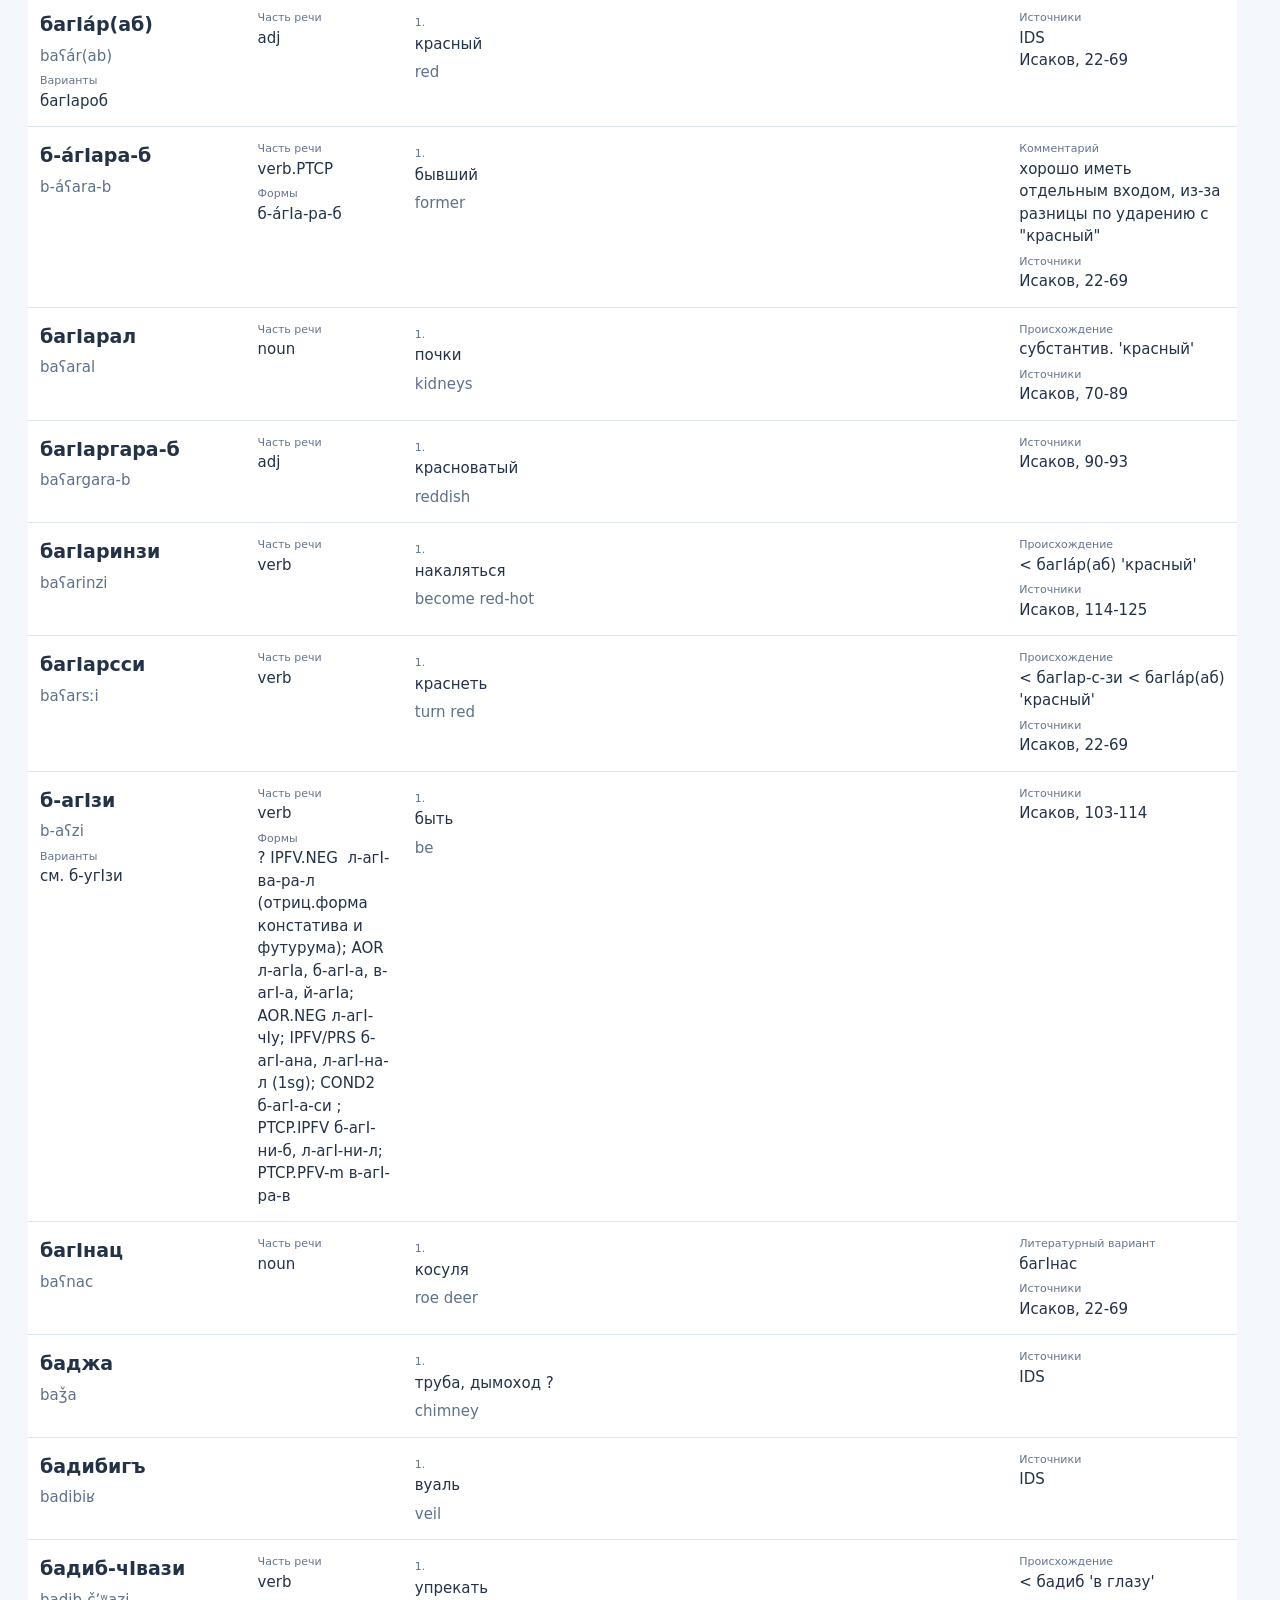
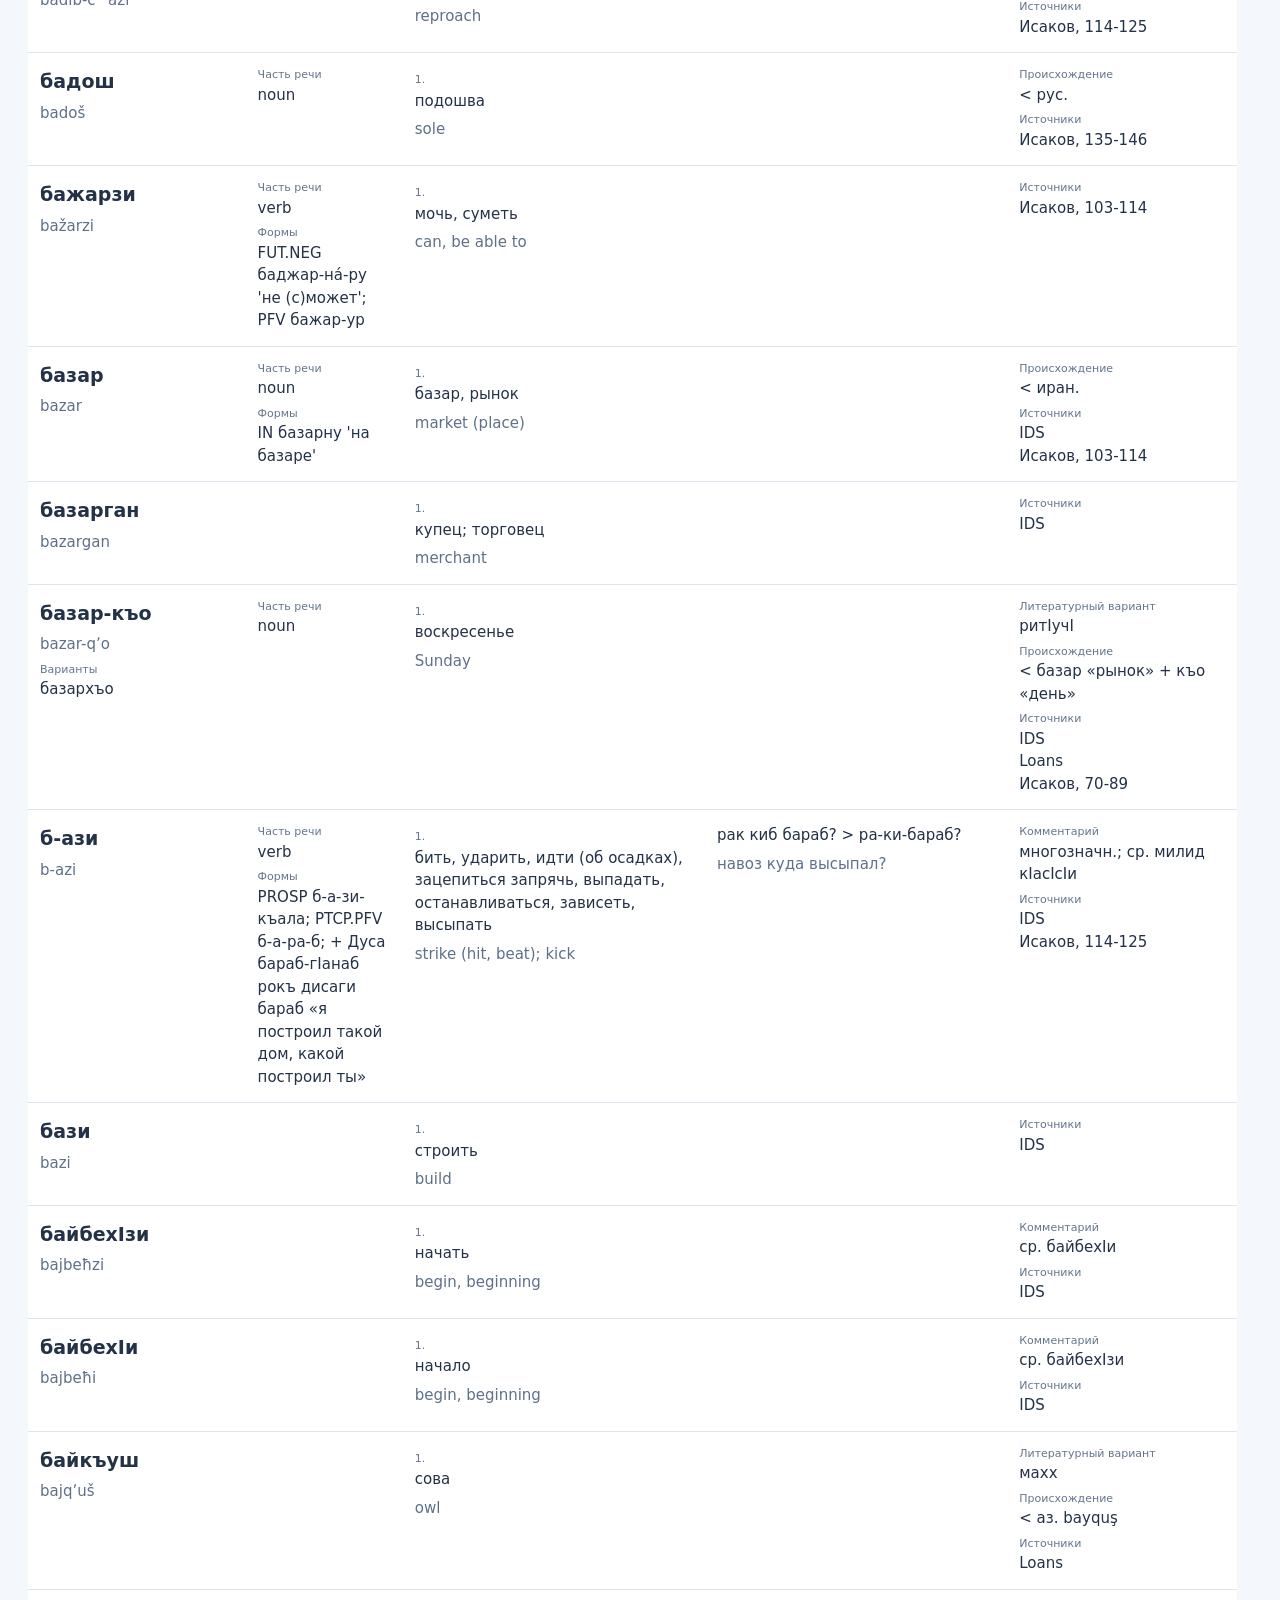
==== commit 7ee4fd9d: "Updated the site 1) Added cyrillic to the korpus 2) Added regex and filters to the dictionary searc" ====
--- a/index.html
+++ b/index.html
@@ -1,4 +1,3 @@
 <!doctype html>
-<html lang="ru"><head><meta charset="utf-8"><meta name="viewport" content="width=device-width,initial-scale=1"><meta name="description" content="Словарь кусурского диалекта аварского языка и тексты с поиском"><title>Кусурский диалект · Словарь</title><link rel="stylesheet" href="assets/style.css"><script defer src="assets/search.js"></script><script defer src="assets/app.js"></script></head>
-<body><header id="top"><div class="heading"><div><p class="eyebrow">Аварский язык</p><h1>Кусурский диалект</h1></div><nav aria-label="Разделы"><a href="index.html" aria-current="page">Словарь</a><a href="texts.html">Тексты</a></nav></div><label class="sr-only" for="query">Поиск слова или значения</label><div class="search"><input id="query" type="search" placeholder="Поиск слова или значения — кириллицей, латиницей, по-русски или по-английски" autocomplete="off"><button id="clear" type="button">Очистить</button></div><div class="meta"><span id="status" role="status" aria-live="polite">Загрузка словаря…</span><a href="data/Kusur_dict.csv" download>Скачать CSV</a></div></header>
-<main><noscript>Для поиска включите JavaScript. Исходный словарь доступен по ссылке «Скачать CSV».</noscript><div id="error" role="alert" hidden></div><table><caption class="sr-only">Словарь кусурского диалекта аварского языка</caption><colgroup><col style="width:18%"><col style="width:13%"><col style="width:25%"><col style="width:25%"><col style="width:19%"></colgroup><thead><tr><th scope="col">Слово</th><th scope="col">Грамматика</th><th scope="col">Значения</th><th scope="col">Примеры</th><th scope="col">Примечания и источники</th></tr></thead><tbody id="rows"></tbody></table><div id="empty" hidden><p>Ничего не найдено</p><button id="reset">Очистить запрос</button></div><div id="moreWrap"><button id="more" hidden>Показать ещё 150 записей</button><p id="shown"></p></div></main><footer>Кусурский диалект аварского языка · <a href="texts.html">Перейти к текстам</a></footer></body></html>
+<html lang="ru"><head><meta charset="utf-8"><meta name="viewport" content="width=device-width,initial-scale=1"><meta name="description" content="Словарь и корпус кусурского диалекта аварского языка"><title>Кусурский диалект · Словарь</title><link rel="stylesheet" href="assets/style.css?v=20261017"><script defer src="assets/search.js?v=20261017"></script><script defer src="assets/shared.js?v=20261017"></script><script defer src="assets/app.js?v=20261017"></script></head>
+<body><header id="site-header"></header><main><noscript>Для поиска включите JavaScript. <a href="index.html">Словарь</a> · <a href="texts.html">Тексты</a></noscript><div class="page-intro"><h2>Словарь</h2><p id="data-summary">Загрузка данных…</p></div><div id="error" role="alert" hidden></div><table class="data-table dictionary-table"><caption class="sr-only">Словарь кусурского диалекта аварского языка</caption><colgroup><col style="width:18%"><col style="width:13%"><col style="width:25%"><col style="width:25%"><col style="width:19%"></colgroup><thead><tr><th scope="col">Слово</th><th scope="col">Грамматика</th><th scope="col">Значения</th><th scope="col">Примеры</th><th scope="col">Примечания и источники</th></tr></thead><tbody id="rows"></tbody></table><div id="empty" hidden><p>Ничего не найдено</p><button id="reset" type="button">Очистить запрос</button></div><div id="more-wrap"><button id="more" type="button" hidden>Показать ещё 150 записей</button><p id="shown"></p></div></main><footer>Кусурский диалект аварского языка · <a href="index.html">Словарь</a> · <a href="texts.html">Тексты</a></footer><dialog id="search-help" aria-label="Подсказки по поиску"></dialog></body></html>
--- a/assets/style.css
+++ b/assets/style.css
@@ -1 +1,5 @@
-:root{color-scheme:light;--ink:#243332;--muted:#65746f;--line:#dce3df;--accent:#286452;--header-height:180px}*{box-sizing:border-box}body{margin:0;background:#fafbf8;color:var(--ink);font:15px/1.5 "Segoe UI","Noto Sans","DejaVu Sans",Arial,sans-serif}header{position:sticky;top:0;z-index:5;background:#fafbf8;border-bottom:1px solid var(--line);padding:18px 28px 12px}.heading{display:flex;align-items:center;justify-content:space-between;gap:20px;margin-bottom:18px}h1{font-size:27px;line-height:1.2;margin:0;letter-spacing:-.5px}.eyebrow{margin:0 0 3px;color:var(--muted);font-size:12px}nav{display:flex;gap:8px}a{color:var(--accent);text-underline-offset:3px}nav a{padding:7px 16px;border-radius:5px;text-decoration:none}nav a[aria-current]{background:#e4eee8;color:#194c3c;font-weight:650}.search{display:flex;gap:10px}input,button{font:inherit}input{width:100%;min-width:0;padding:12px 14px;border:1px solid #9eb4a8;border-radius:5px;background:white;color:var(--ink)}button{border:1px solid #bfcfc5;background:white;color:var(--accent);border-radius:5px;padding:9px 15px;cursor:pointer}button:hover{background:#edf3ee}:focus-visible{outline:3px solid #779e8d;outline-offset:3px}.meta{display:flex;justify-content:space-between;gap:15px;margin-top:9px;font-size:12px;color:var(--muted)}main{padding:0 28px}table{width:100%;border-collapse:separate;border-spacing:0;table-layout:fixed}th{position:sticky;top:var(--header-height);z-index:3;background:#eef2ed;padding:11px 12px;font-size:12px;text-align:left;border-bottom:1px solid #bacbbf}td{padding:15px 12px;vertical-align:top;border-bottom:1px solid var(--line);overflow-wrap:anywhere}tbody tr:hover{background:#f1f5ef}.field{white-space:pre-wrap;margin:0 0 6px}.lemma{font-size:19px;font-weight:650}.latin,.translation{color:var(--muted)}.label{font-size:11px;color:var(--muted);display:block}.group{margin-bottom:12px}.group:last-child,.field:last-child{margin-bottom:0}.number{font-size:11px;color:var(--muted)}footer{padding:25px 40px;color:var(--muted);font-size:12px}#empty,#error,#moreWrap{text-align:center;padding:25px}#shown{font-size:12px;color:var(--muted)}[hidden]{display:none!important}.sr-only{position:absolute;width:1px;height:1px;overflow:hidden;clip:rect(0,0,0,0)}@media(max-width:760px){header{padding:12px}.heading{gap:8px;margin-bottom:12px}h1{font-size:20px}nav a{padding:6px 9px}main{padding:0 12px}table,tbody,tr,td{display:block;width:100%}thead,colgroup{display:none}tr{padding:16px 0;border-bottom:1px solid #bfcfc5}td{padding:5px 0;border:0}td:empty{display:none}td::before{content:attr(data-label);display:block;color:var(--muted);font-size:11px;margin-bottom:5px}td:first-child::before{display:none}.search input{font-size:14px}.meta{font-size:11px}footer{padding:20px 12px}}
+:root{color-scheme:light;--ink:#233247;--muted:#63758c;--line:#dbe4ef;--accent:#175cd3;--paper:#fff;--soft:#f4f7fb;--header-height:251px}*{box-sizing:border-box}html{overflow-y:scroll;scrollbar-gutter:stable}body{margin:0;background:var(--soft);color:var(--ink);font:15px/1.5 "Segoe UI","Noto Sans","DejaVu Sans",Arial,sans-serif}a{color:var(--accent);text-underline-offset:3px}button,input,select{font:inherit}button,a,input,select{-webkit-tap-highlight-color:transparent}button{border:1px solid #b8cae0;background:white;color:#24548a;border-radius:6px;padding:9px 14px;cursor:pointer}button:hover{background:#edf4ff}button:disabled,select:disabled{opacity:.65;cursor:default}:focus-visible{outline:3px solid #7ba7e2;outline-offset:3px}input[type=checkbox]{accent-color:var(--accent);width:15px;height:15px;vertical-align:-2px;margin:0 4px 0 0;flex:none}#site-header{position:sticky;top:0;z-index:5;background:#fff;border-bottom:1px solid #cad8e8;box-shadow:0 2px 5px #19365405}.header-inner{max-width:1760px;margin:auto;padding:18px 28px 12px}.brand-row{display:flex;justify-content:space-between;align-items:center;gap:20px;margin-bottom:16px}h1{font-size:27px;line-height:1.2;margin:0;letter-spacing:-.4px}.eyebrow{margin:0 0 4px;color:var(--muted);font-size:12px}nav{display:flex;gap:8px;flex:none}nav a{padding:8px 18px;border-radius:6px;text-decoration:none;font-weight:600}nav a[aria-current=page]{background:#e7f0ff;color:#174e98}nav a:hover{background:#f1f5fb}.search-row{display:flex;gap:10px}input[type=search]{width:100%;min-width:0;padding:11px 14px;border:1px solid #a9c0df;border-radius:6px;background:#fff;color:var(--ink);height:46px}input[aria-invalid=true]{border-color:#b74242}.filter-row{display:flex;align-items:center;gap:10px;height:44px}.filter-title{font-size:12px;white-space:nowrap;color:var(--muted)}.field-options{display:flex;align-items:center;gap:17px;flex:1;min-width:0;overflow-x:auto;white-space:nowrap;height:40px;font-size:13px;scrollbar-width:thin;scrollbar-color:#b9cce4 transparent}.field-options label{cursor:pointer;display:inline-flex;align-items:center;gap:2px}.small{font-size:12px;padding:4px 8px;white-space:nowrap}.settings-row{display:flex;justify-content:space-between;align-items:center;gap:15px;min-height:38px}.settings{display:flex;align-items:center;gap:18px;font-size:12px;white-space:nowrap}.help-button{padding:0;width:25px;height:25px;border-radius:50%;font-weight:bold}.scope{width:280px;min-width:160px}.scope select{height:34px;width:100%;padding:4px 10px;border:1px solid #c4d3e5;background:#f8faff;color:#405978;border-radius:5px;font-size:12px}.status-row{display:flex;justify-content:space-between;gap:16px;margin-top:8px;min-height:18px;color:var(--muted);font-size:12px}.status-row a{white-space:nowrap}main{max-width:1760px;margin:0 auto;padding:0 28px}.page-intro{padding:19px 0 15px;display:flex;justify-content:space-between;align-items:baseline;gap:15px}.page-intro h2{font-size:17px;font-weight:650;margin:0}.page-intro p{margin:0;color:var(--muted);font-size:12px}.data-table{width:100%;border-collapse:separate;border-spacing:0;table-layout:fixed;background:#fff}.data-table th{position:sticky;top:var(--header-height);z-index:3;background:#eaf1fb;color:#3b5679;padding:11px 12px;font-size:12px;text-align:left;border-top:1px solid var(--line);border-bottom:1px solid #c8d8eb}.data-table td{padding:14px 12px;vertical-align:top;border-bottom:1px solid var(--line);overflow-wrap:anywhere}.data-table tbody tr:hover{background:#f7faff}.field{white-space:pre-wrap;margin:0 0 6px}.lemma{font-size:19px;font-weight:650}.latin,.translation{color:#5e7189}.label{font-size:11px;color:var(--muted);display:block}.group{margin-bottom:12px}.group:last-child,.field:last-child{margin-bottom:0}.number{font-size:11px;color:var(--muted)}.file-heading td{background:#edf3fc;padding:12px;font-weight:650;font-size:13px;border-bottom:1px solid #cddbec}.file-heading span{font-size:11px;font-weight:400;color:var(--muted);margin-left:12px}.segment-info{margin-bottom:6px;font-size:11px;color:var(--muted);font-variant-numeric:tabular-nums}.corpus-value{white-space:pre-wrap}.missing{font-size:12px;color:#788aa0;font-style:italic}.review{color:#936900;margin-left:5px;font-size:11px}.annotation-row{background:#fcfdff}.annotation-label{font-size:11px;color:#607590;margin-bottom:5px}#empty,#error,#more-wrap{text-align:center;padding:24px}#error{border:1px solid #e8b9b9;background:#fff6f6;color:#8e3030;border-radius:6px;margin:14px 0;white-space:pre-wrap}#shown{font-size:12px;color:var(--muted);margin:10px 0 0}footer{max-width:1760px;margin:0 auto;padding:22px 28px 32px;color:var(--muted);font-size:12px}.sr-only{position:absolute;width:1px;height:1px;overflow:hidden;clip:rect(0,0,0,0)}[hidden]{display:none!important}dialog{width:min(720px,calc(100% - 28px));max-height:85vh;overflow:auto;border:1px solid #c6d5e9;border-radius:12px;padding:24px;color:var(--ink);box-shadow:0 20px 70px #16345730}dialog::backdrop{background:#10243a66}.dialog-heading{display:flex;align-items:center;justify-content:space-between;gap:15px}.dialog-heading h2{font-size:20px;margin:0}.dialog-heading button{font-size:12px}dialog p{font-size:14px}dialog h3{font-size:16px;margin-top:24px}code{font:13px/1.6 "DejaVu Sans Mono",Consolas,monospace;color:#144e93;background:#f0f5fd;border-radius:3px;padding:1px 4px;overflow-wrap:anywhere}.help-table{width:100%;border-collapse:collapse;font-size:13px}.help-table th,.help-table td{padding:7px 9px;text-align:left;border-bottom:1px solid var(--line)}.help-table th{background:#eaf1fb}.help-table td:first-child{width:33%}
+@media(max-width:900px){.settings-row{gap:10px}.settings{gap:10px;font-size:11px}.scope{width:210px}.header-inner,main{padding-left:18px;padding-right:18px}nav a{padding:8px 14px}}
+@media(max-width:700px){.header-inner{padding:12px 12px 8px}.brand-row{gap:10px;margin-bottom:12px}h1{font-size:21px}.eyebrow{font-size:10px}nav{gap:3px}nav a{font-size:13px;padding:7px 10px}.search-row{gap:6px}input[type=search]{font-size:13px;height:42px;padding:10px}.search-row button{font-size:13px;padding:8px 10px}.filter-row{gap:7px}.filter-title{font-size:11px}.field-options{font-size:12px;gap:12px}.small{padding:4px 6px;font-size:11px}.settings-row{display:grid;grid-template-columns:1fr;gap:6px}.settings{justify-content:space-between;font-size:11px;gap:6px;height:26px}.scope{width:100%}.scope select{height:30px}.status-row{font-size:11px;min-height:18px}.status-row #status{white-space:nowrap;overflow:hidden;text-overflow:ellipsis}main{padding:0 12px}.page-intro{display:block;padding:14px 0 12px}.page-intro h2{font-size:16px}.page-intro p{margin-top:4px}.data-table,.data-table tbody,.data-table tr,.data-table td{display:block;width:100%}.data-table thead,.data-table colgroup{display:none}.data-table tr{padding:12px;border-bottom:1px solid #c9d8eb}.data-table td{padding:5px 0;border:0}.data-table td:empty{display:none}.data-table td:not([colspan])::before{content:attr(data-label);display:block;color:#647d9e;font-size:11px;margin-bottom:5px}.dictionary-table td:first-child::before{display:none}.file-heading{background:#edf3fc}.file-heading td{padding:0;font-size:12px}.file-heading span{display:block;margin:5px 0 0}.lemma{font-size:20px}.corpus-value{font-size:15px}.segment-info{font-size:10px}footer{padding:20px 12px}dialog{padding:17px}.dialog-heading h2{font-size:18px}}
+@media(max-width:390px){.brand-row{flex-direction:column;align-items:flex-start;gap:10px}nav{align-self:stretch}nav a{flex:1;text-align:center}.settings{font-size:10px;gap:4px}.settings input{width:13px;height:13px}.help-button{width:22px;height:22px}}
+@media print{#site-header{position:static}.search-row,.filter-row,.settings-row,.status-row,#more-wrap,nav{display:none}.data-table th{position:static}body{background:white}main{max-width:none;padding:0}footer{display:none}}
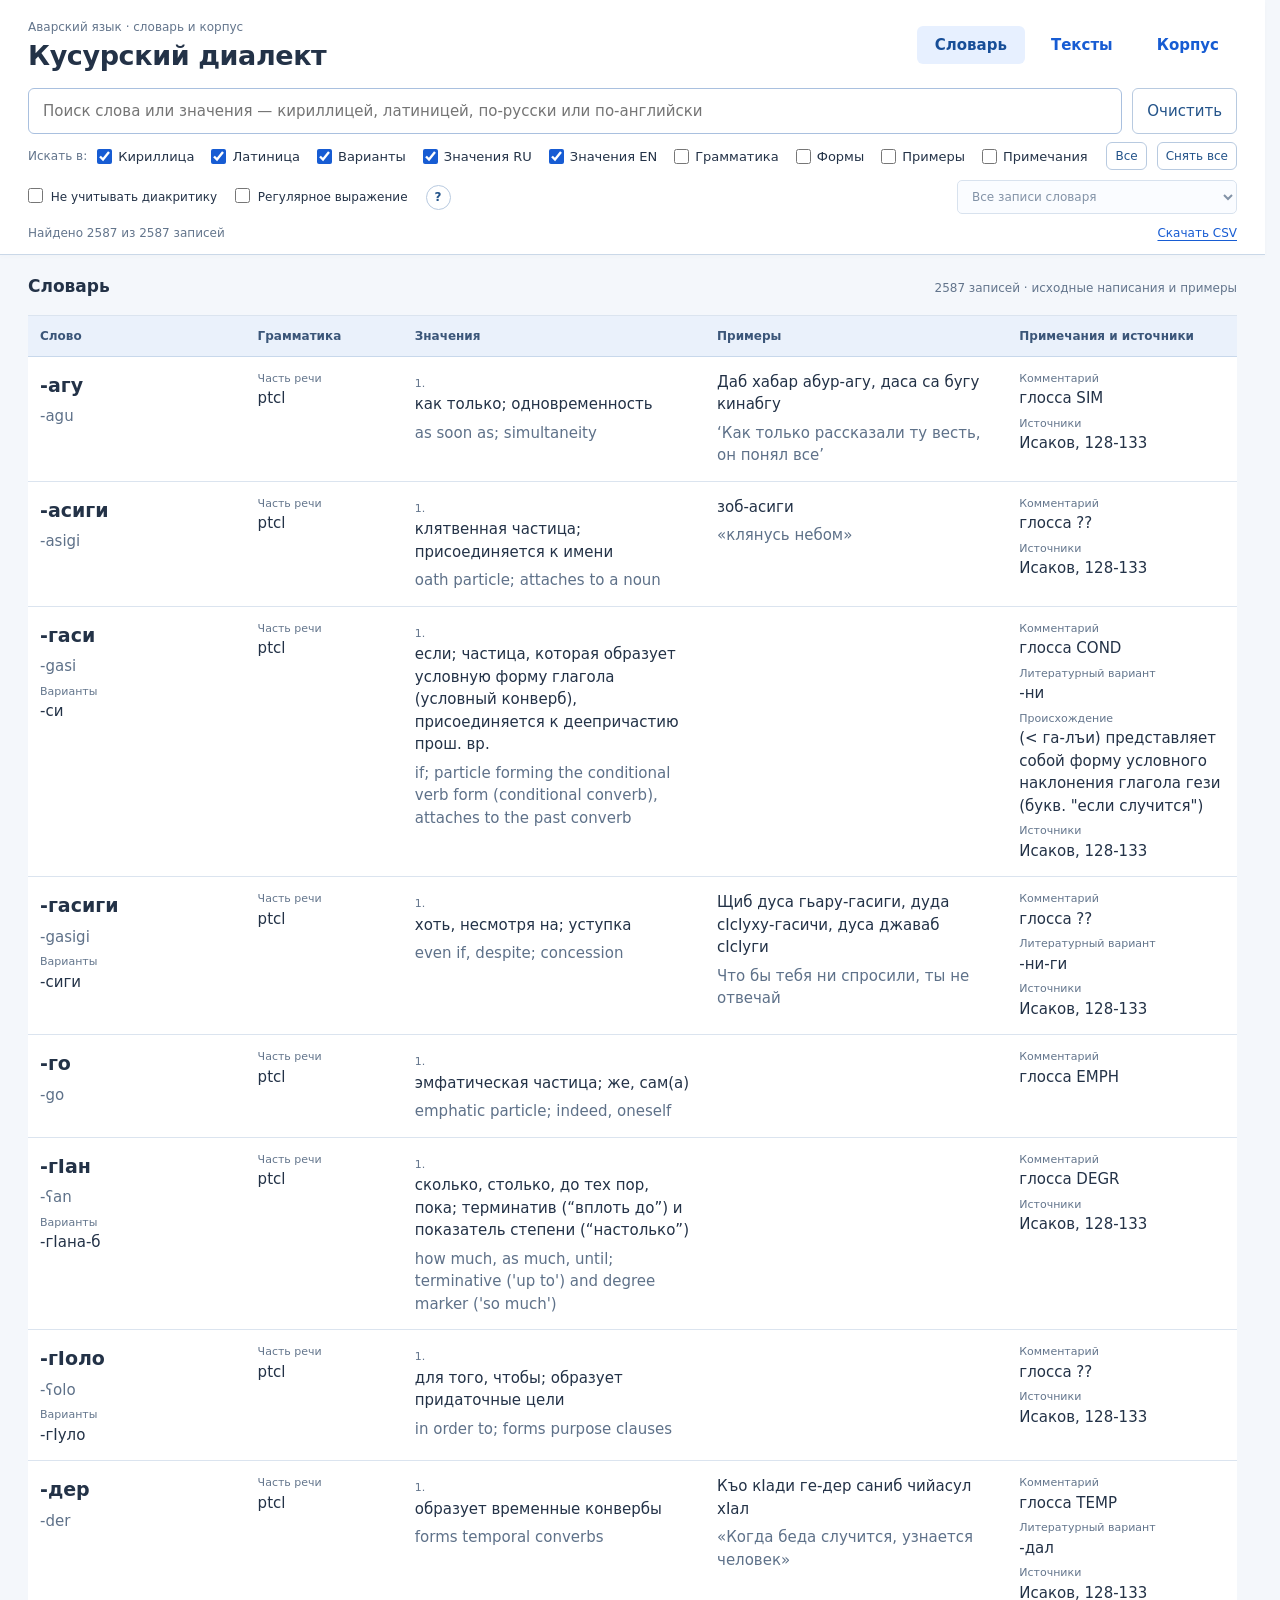
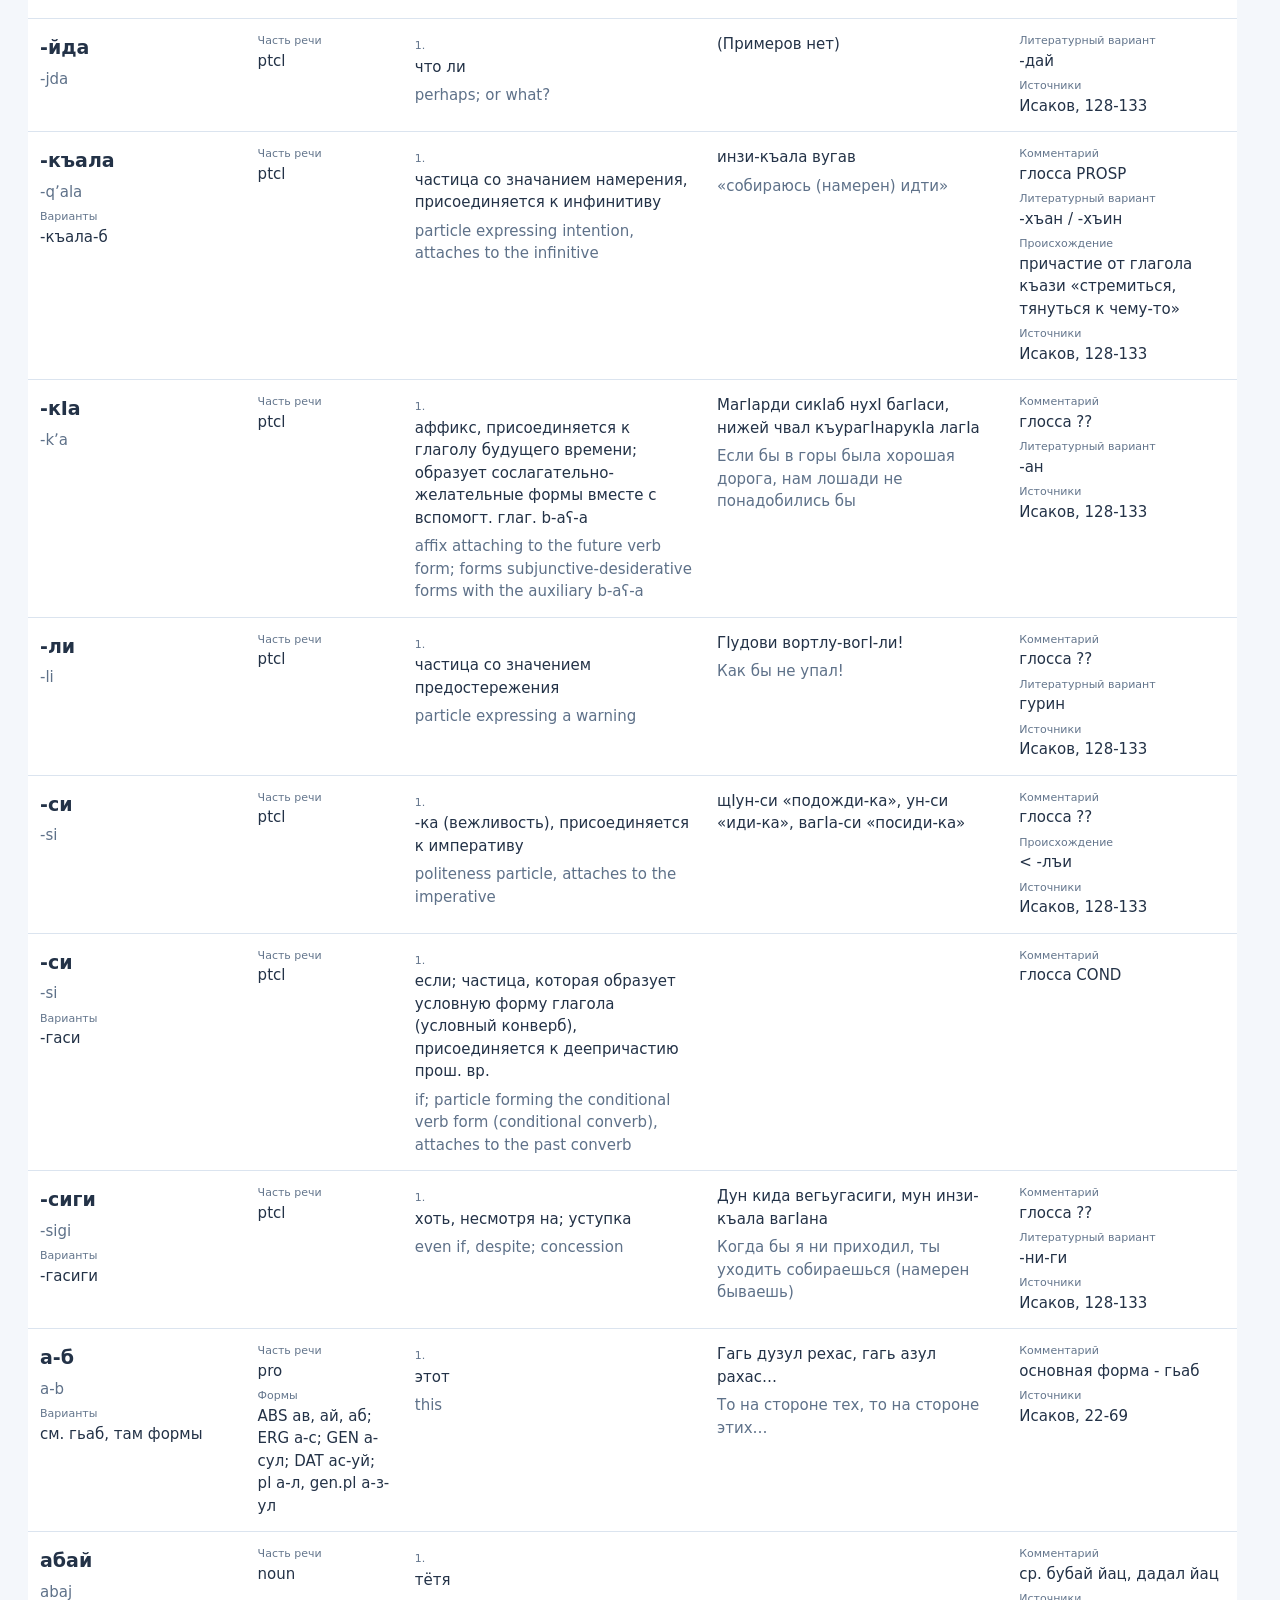
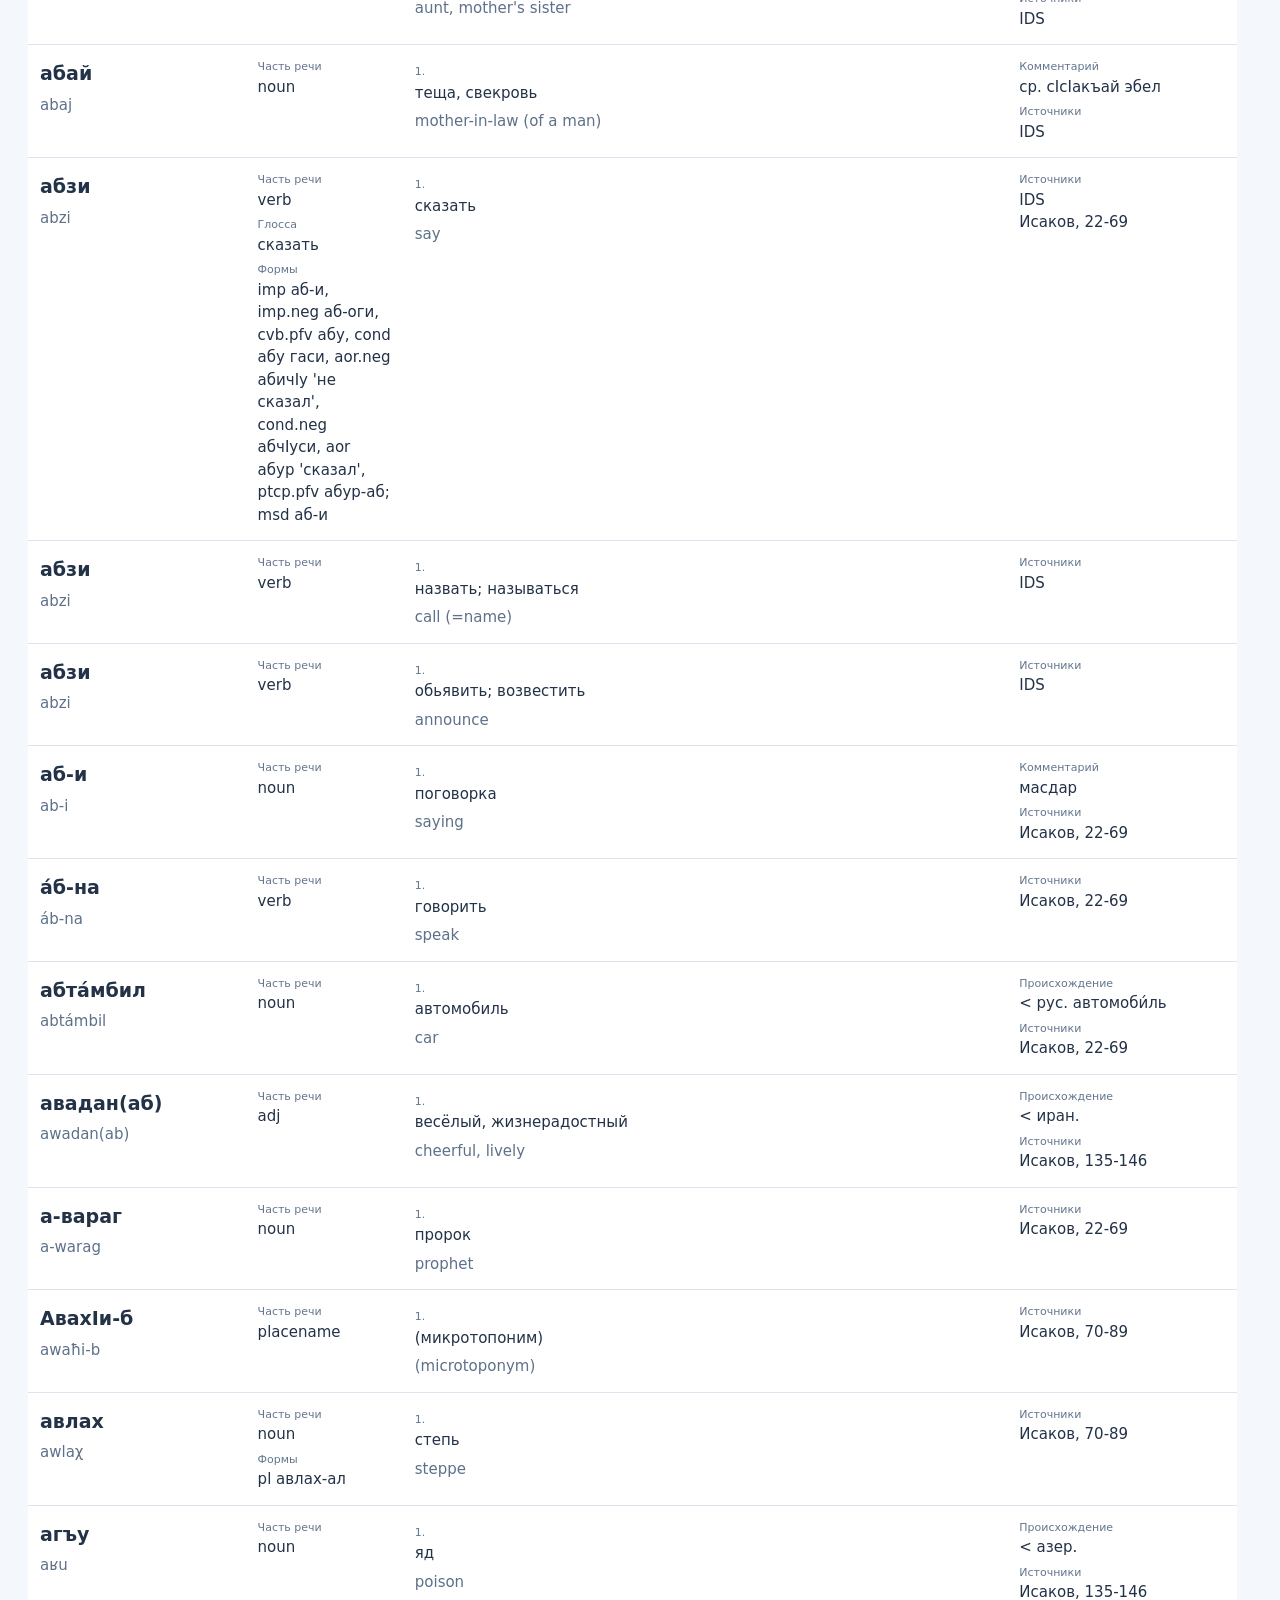
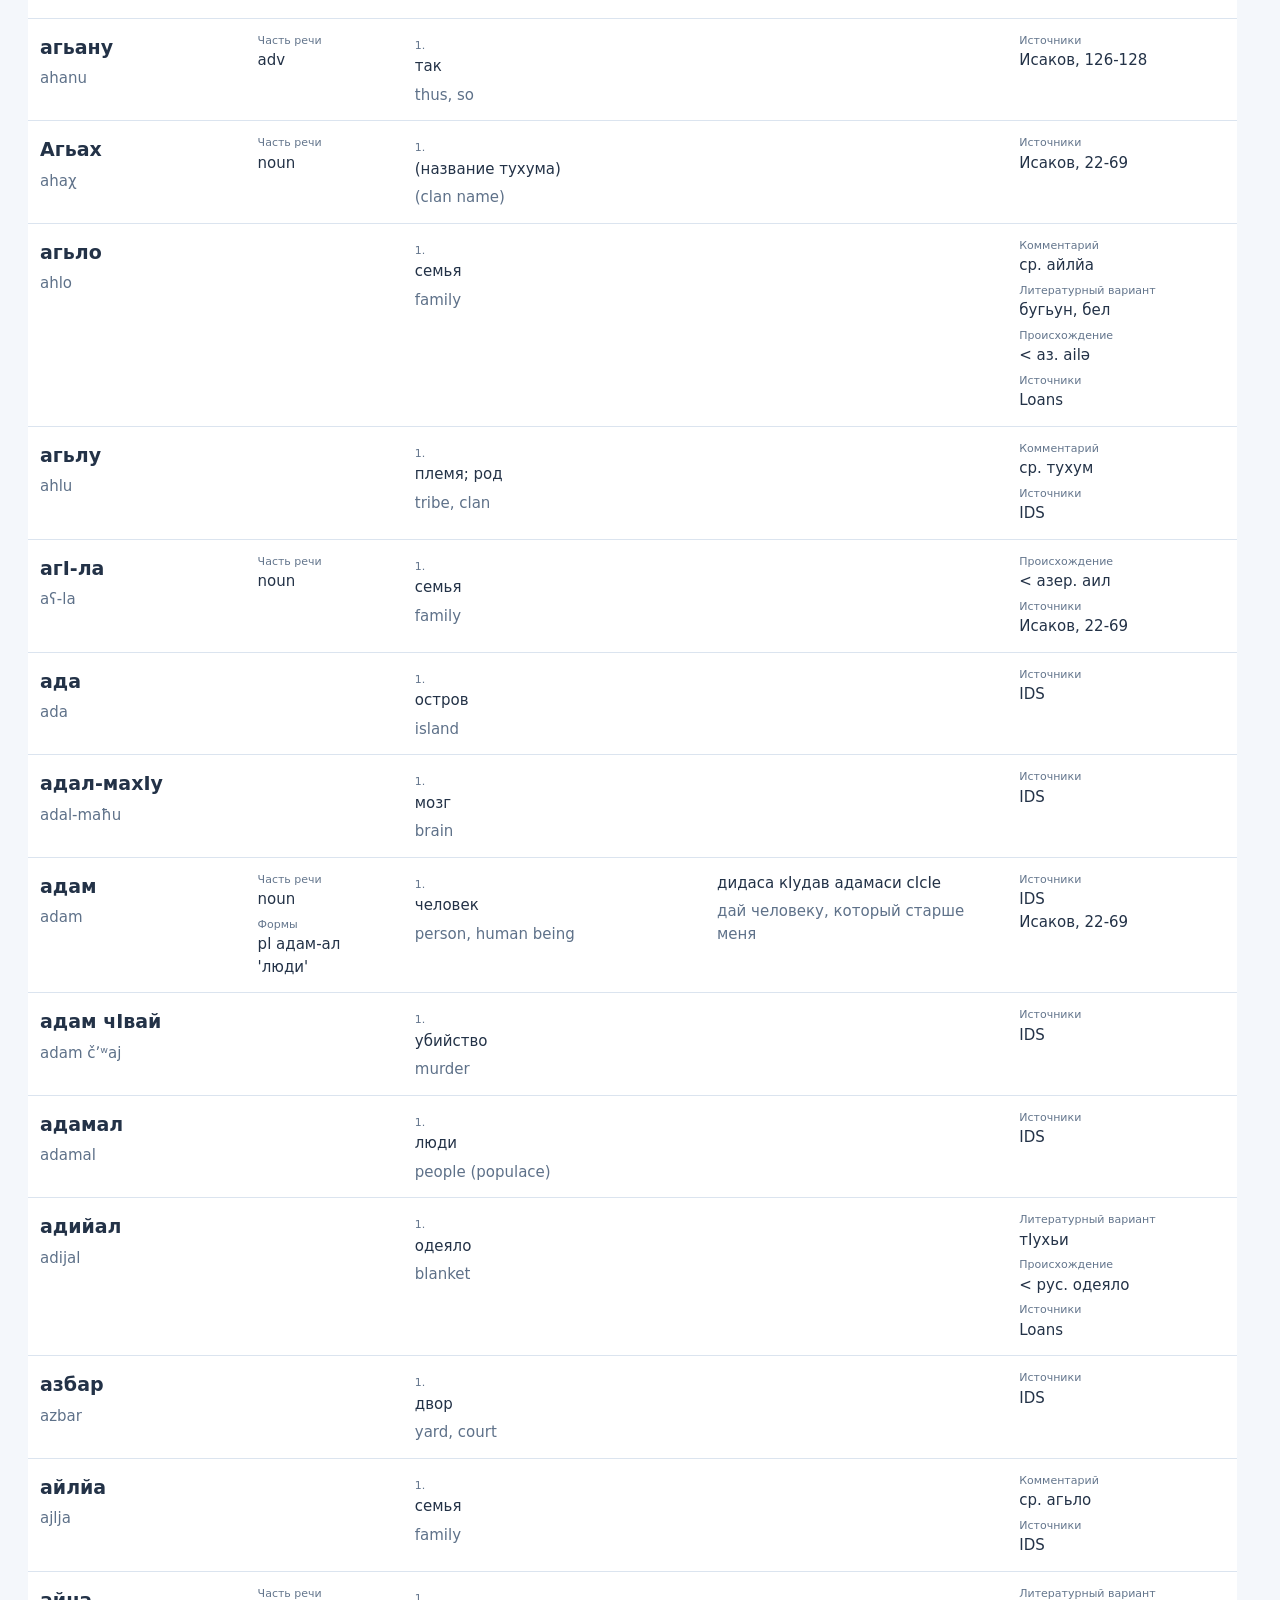
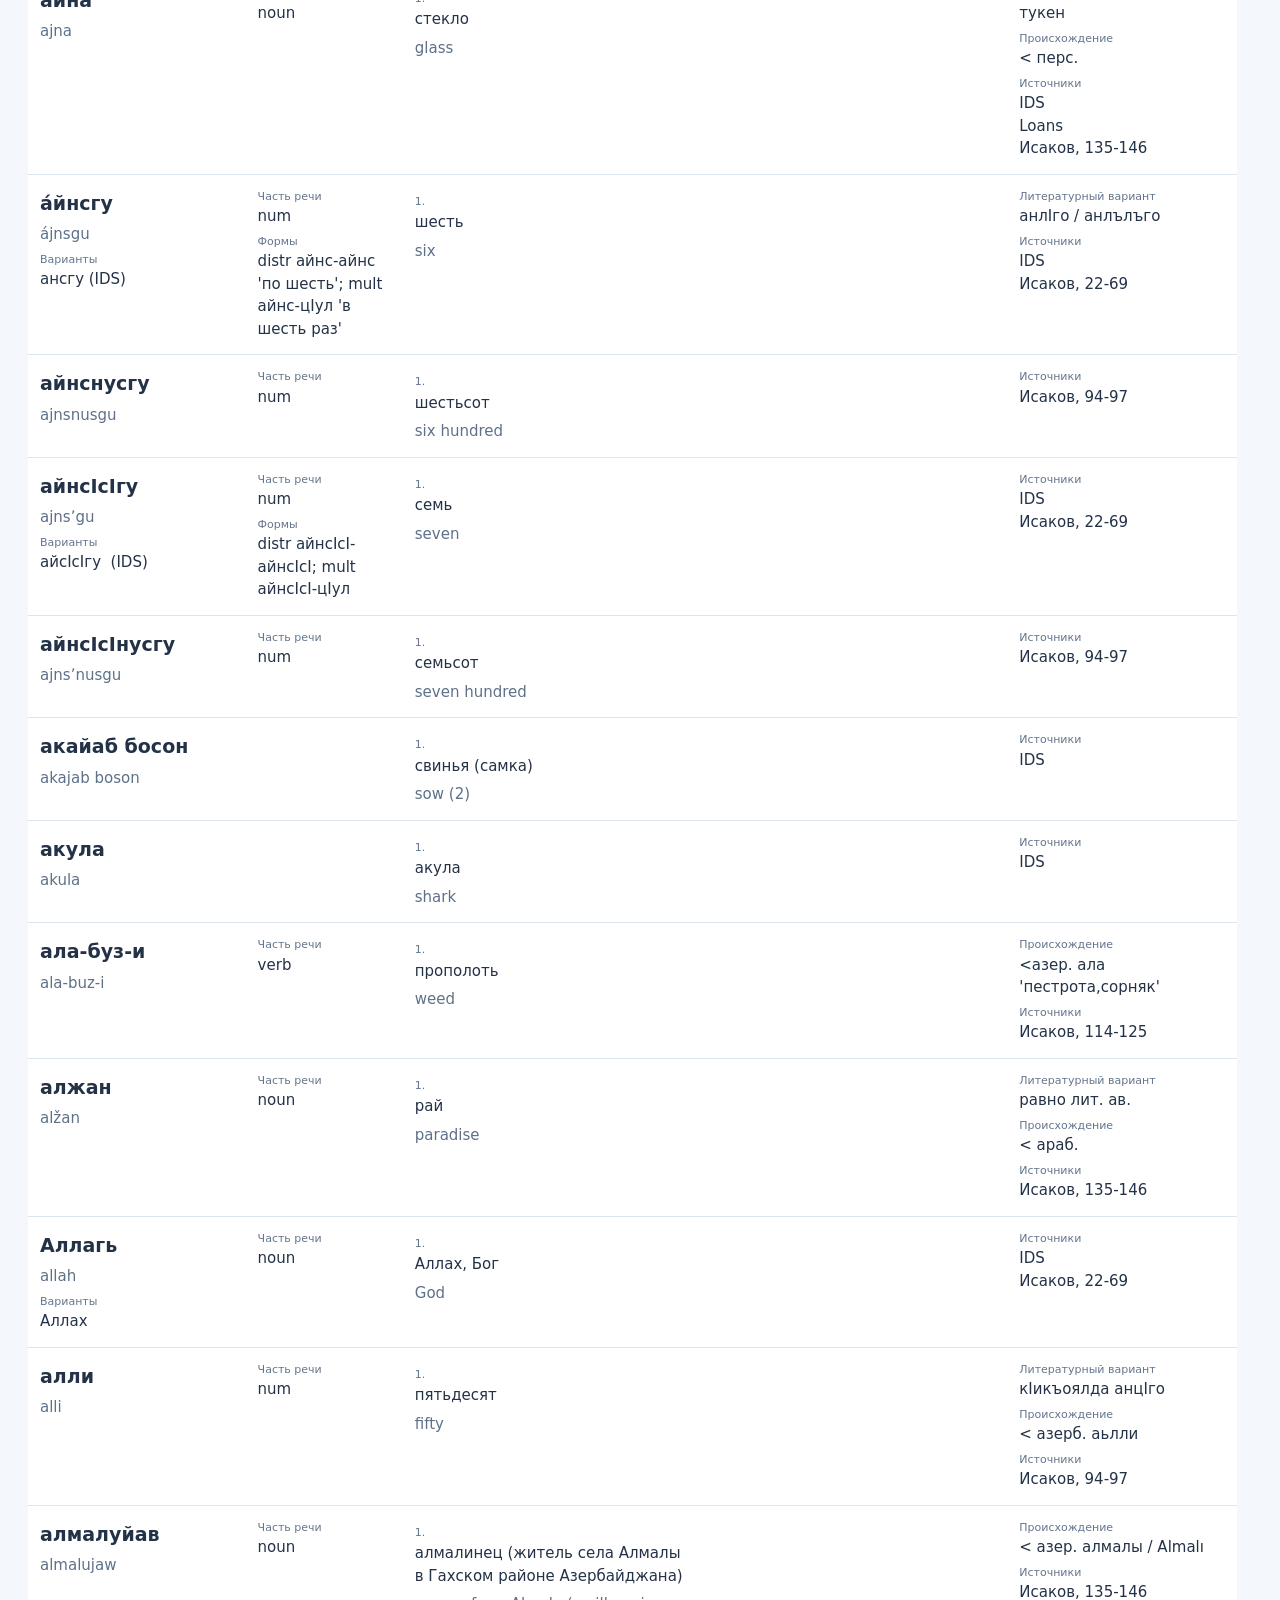
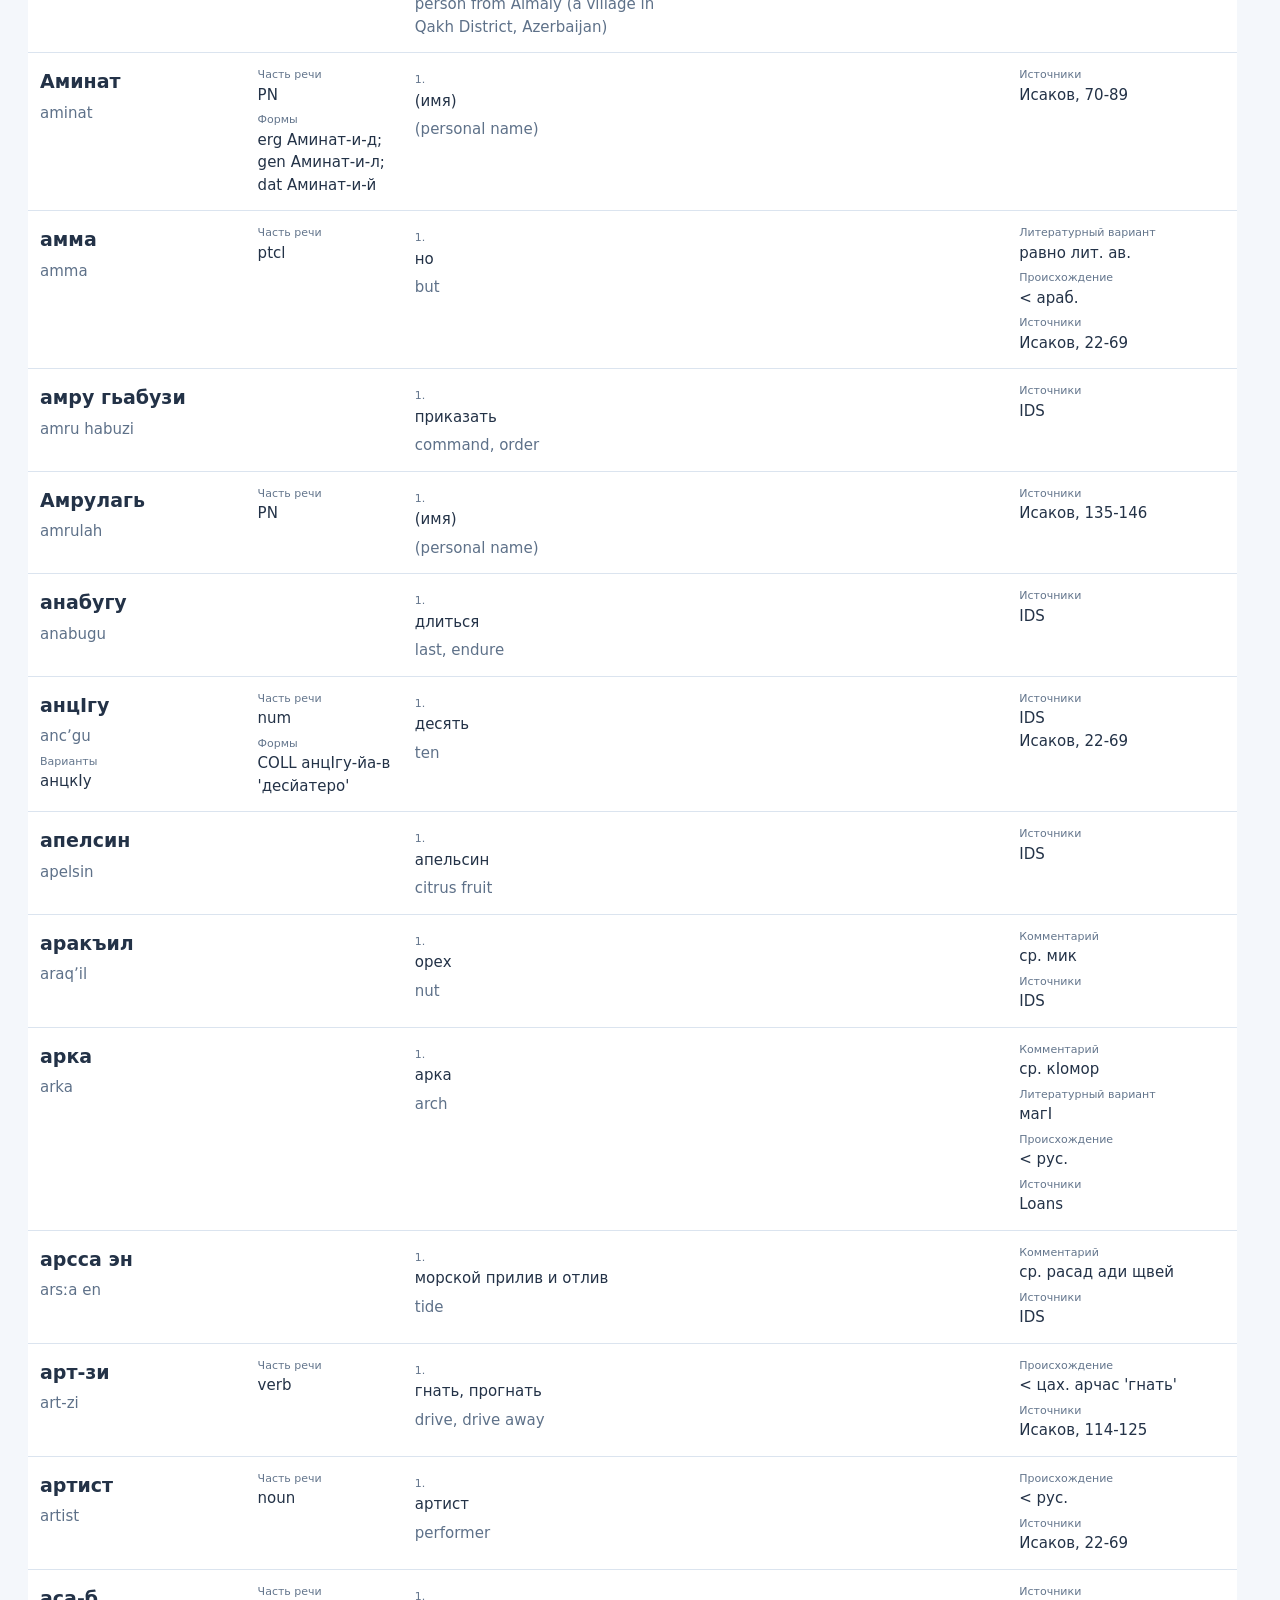
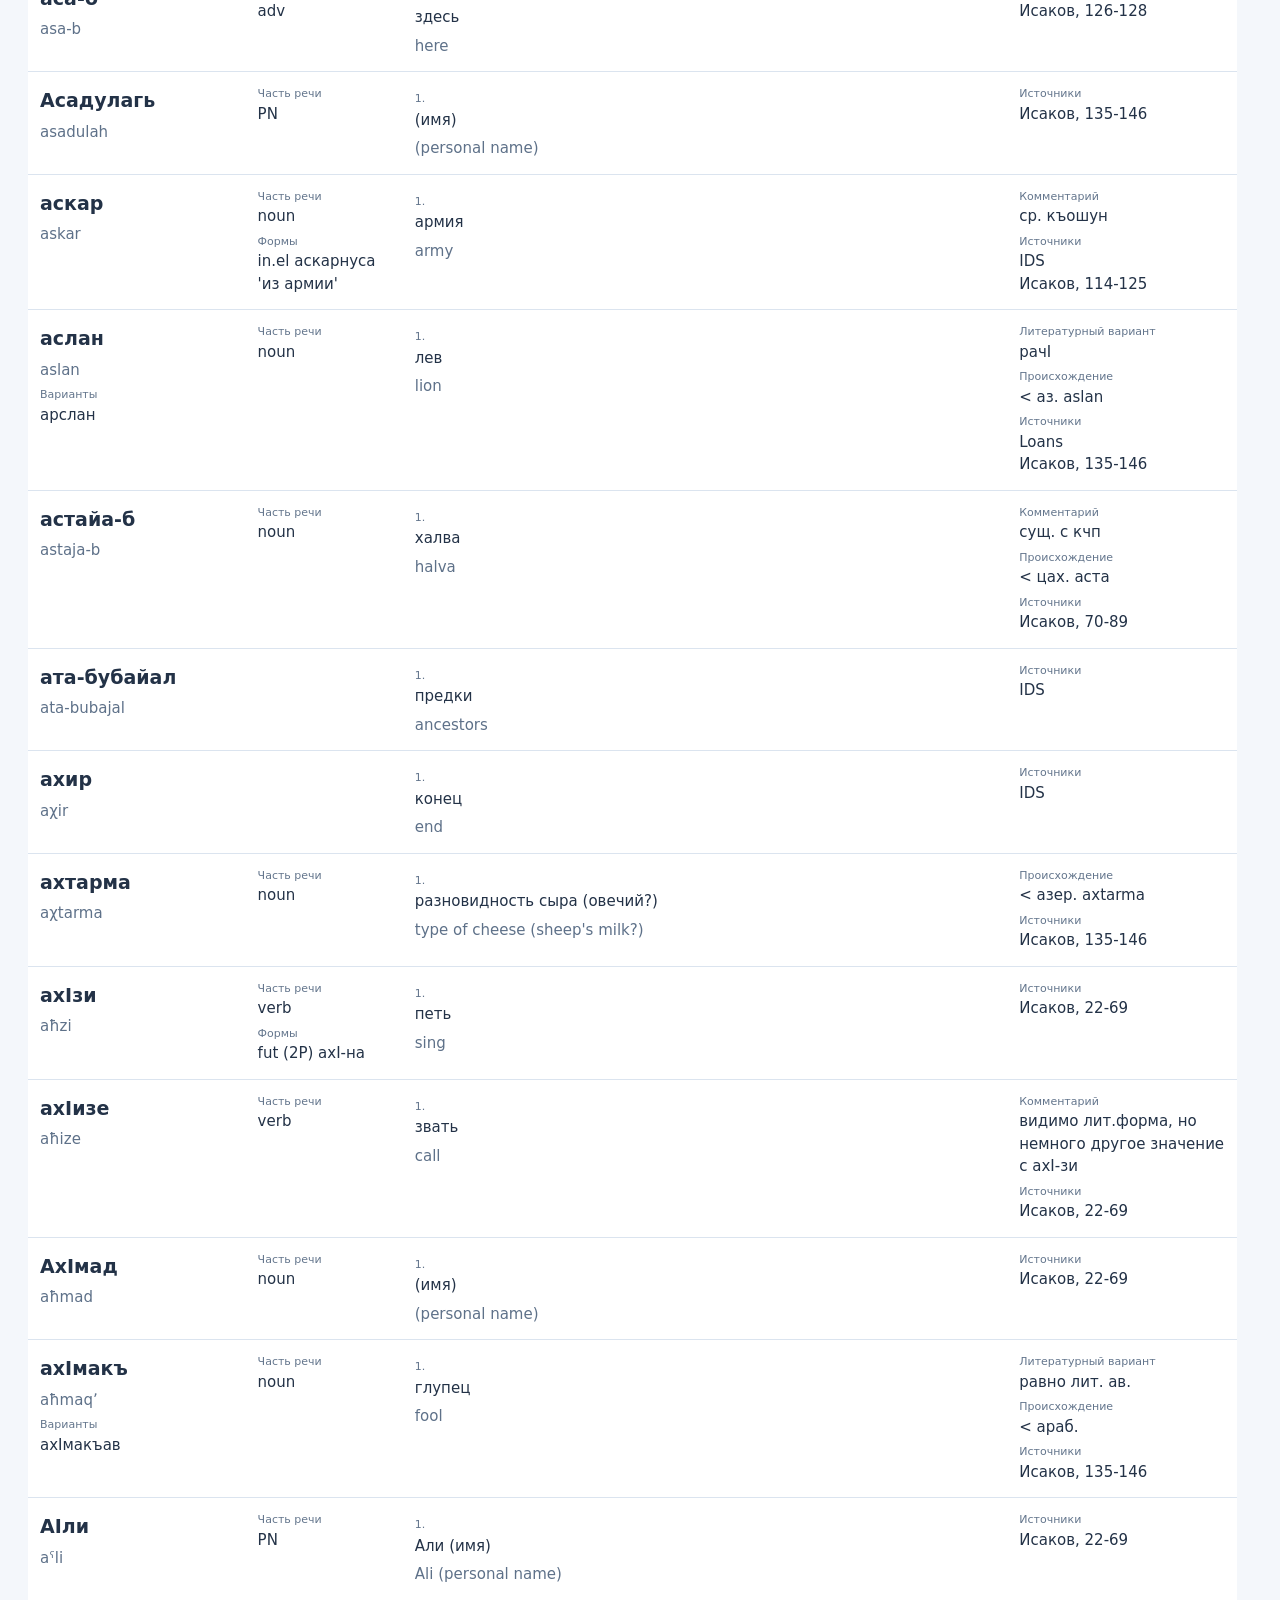
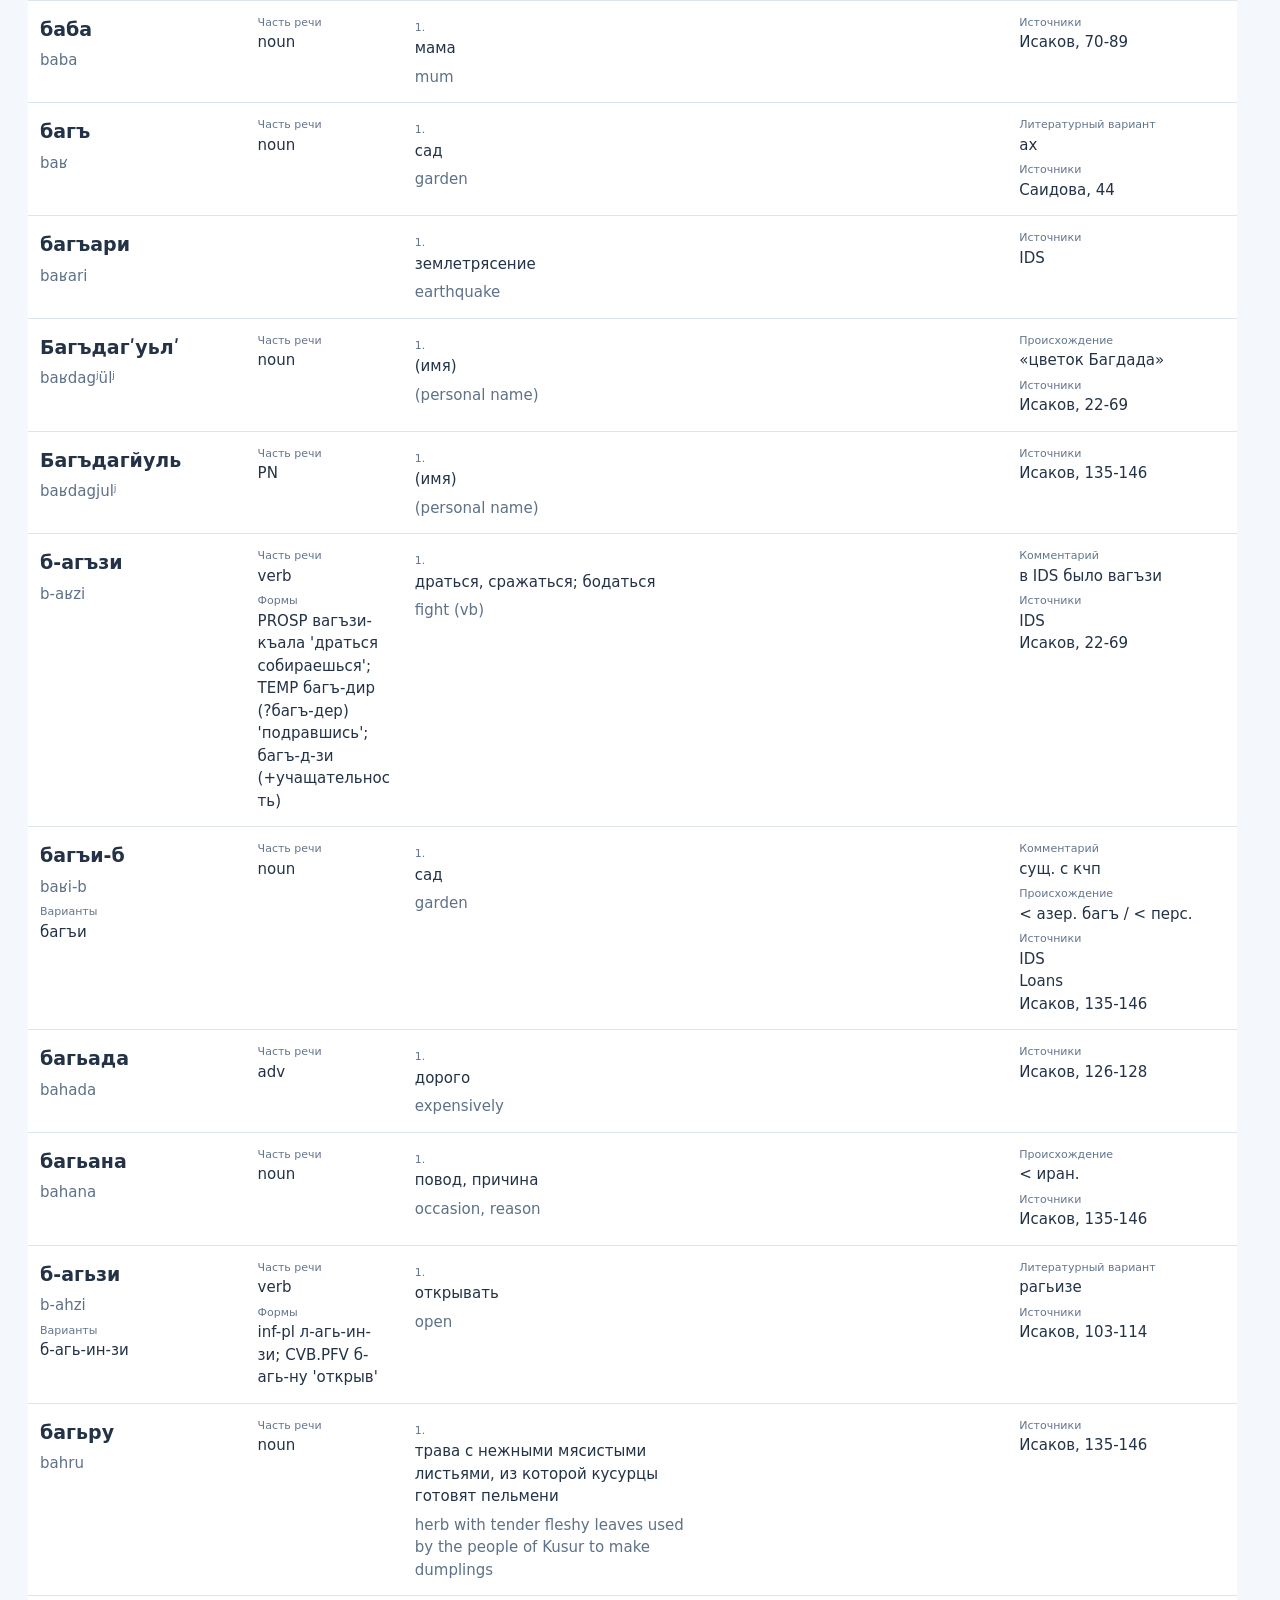
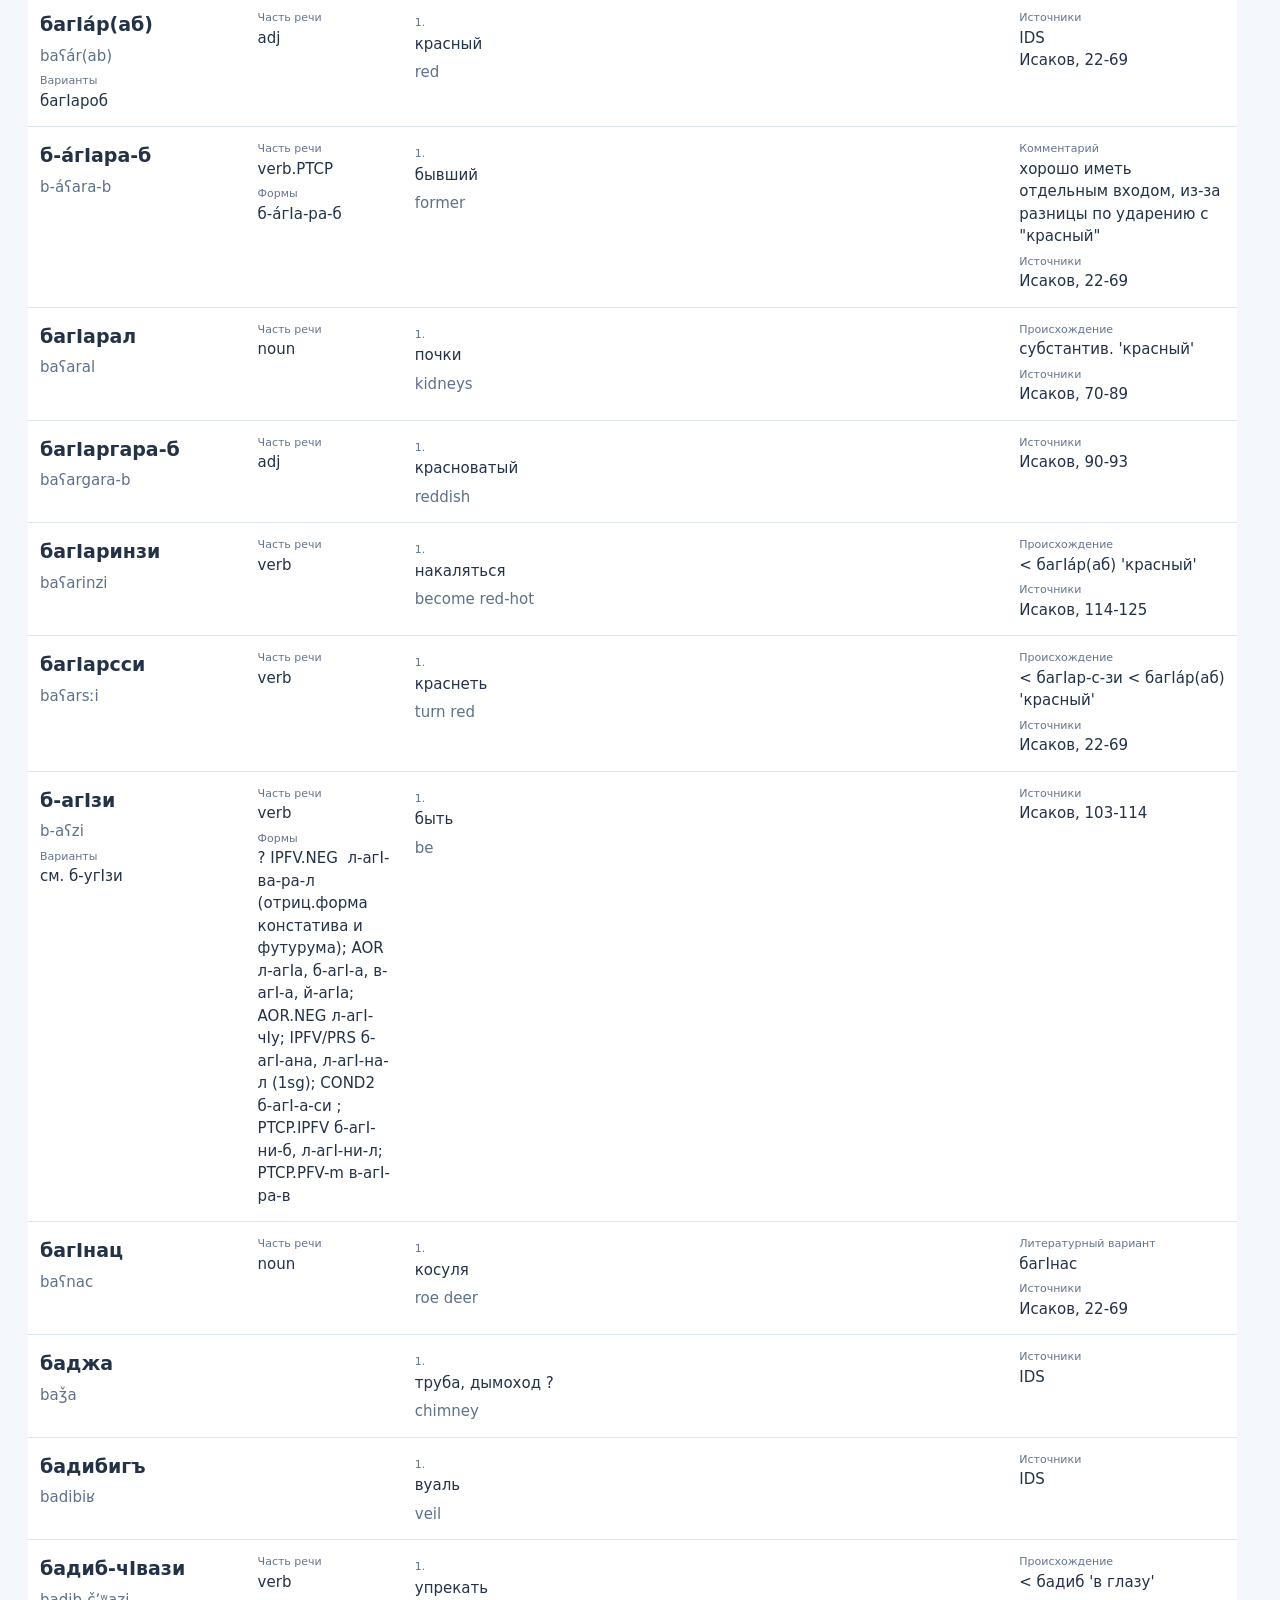
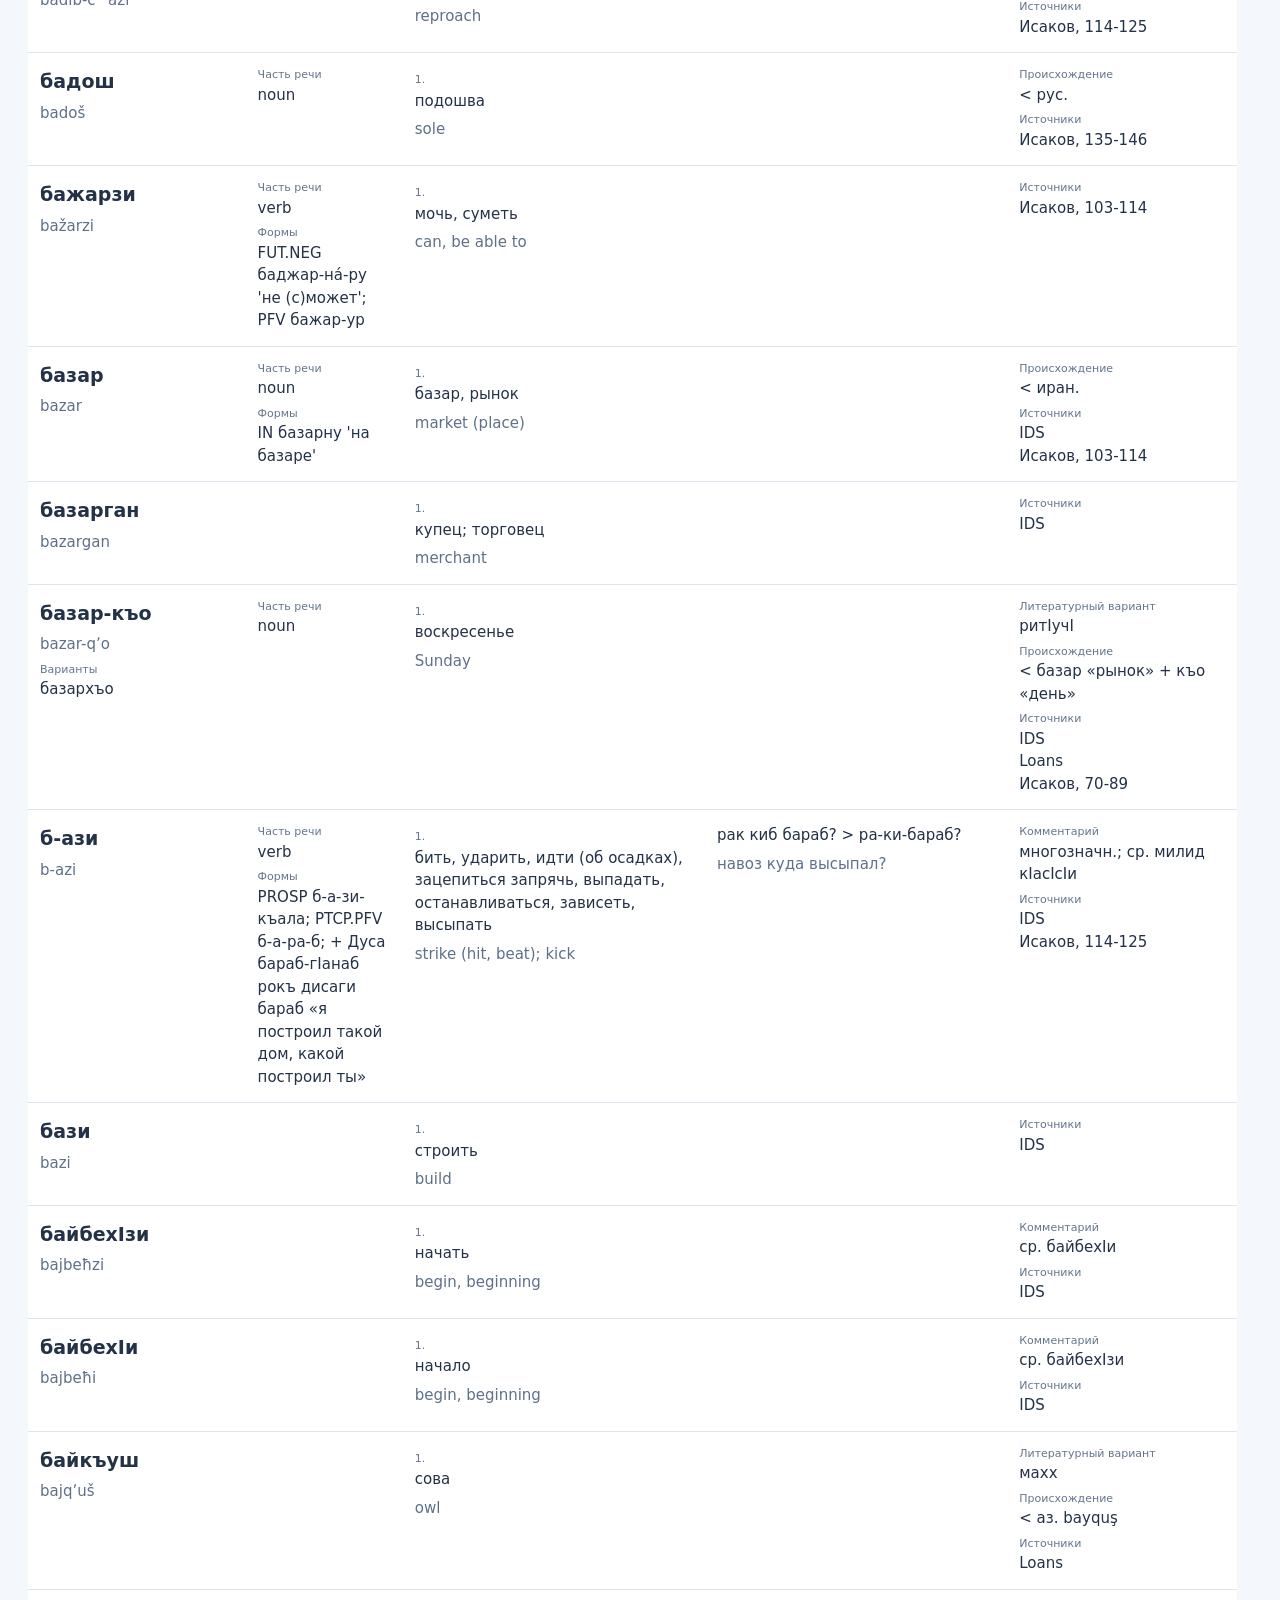
==== commit 12bdcff2: "Add Tsakorpus deployment, FieldWorks import and corpus page" ====
--- a/index.html
+++ b/index.html
@@ -1,3 +1,3 @@
 <!doctype html>
-<html lang="ru"><head><meta charset="utf-8"><meta name="viewport" content="width=device-width,initial-scale=1"><meta name="description" content="Словарь и корпус кусурского диалекта аварского языка"><title>Кусурский диалект · Словарь</title><link rel="stylesheet" href="assets/style.css?v=20261017"><script defer src="assets/search.js?v=20261017"></script><script defer src="assets/shared.js?v=20261017"></script><script defer src="assets/app.js?v=20261017"></script></head>
-<body><header id="site-header"></header><main><noscript>Для поиска включите JavaScript. <a href="index.html">Словарь</a> · <a href="texts.html">Тексты</a></noscript><div class="page-intro"><h2>Словарь</h2><p id="data-summary">Загрузка данных…</p></div><div id="error" role="alert" hidden></div><table class="data-table dictionary-table"><caption class="sr-only">Словарь кусурского диалекта аварского языка</caption><colgroup><col style="width:18%"><col style="width:13%"><col style="width:25%"><col style="width:25%"><col style="width:19%"></colgroup><thead><tr><th scope="col">Слово</th><th scope="col">Грамматика</th><th scope="col">Значения</th><th scope="col">Примеры</th><th scope="col">Примечания и источники</th></tr></thead><tbody id="rows"></tbody></table><div id="empty" hidden><p>Ничего не найдено</p><button id="reset" type="button">Очистить запрос</button></div><div id="more-wrap"><button id="more" type="button" hidden>Показать ещё 150 записей</button><p id="shown"></p></div></main><footer>Кусурский диалект аварского языка · <a href="index.html">Словарь</a> · <a href="texts.html">Тексты</a></footer><dialog id="search-help" aria-label="Подсказки по поиску"></dialog></body></html>
+<html lang="ru"><head><meta charset="utf-8"><meta name="viewport" content="width=device-width,initial-scale=1"><meta name="description" content="Словарь и корпус кусурского диалекта аварского языка"><title>Кусурский диалект · Словарь</title><link rel="stylesheet" href="assets/style.css?v=20261025"><script defer src="assets/search.js?v=20261017"></script><script defer src="assets/shared.js?v=20261025"></script><script defer src="assets/app.js?v=20261017"></script></head>
+<body><header id="site-header"></header><main><noscript>Для поиска включите JavaScript. <a href="index.html">Словарь</a> · <a href="texts.html">Тексты</a> · <a href="corpus.html">Корпус</a></noscript><div class="page-intro"><h2>Словарь</h2><p id="data-summary">Загрузка данных…</p></div><div id="error" role="alert" hidden></div><table class="data-table dictionary-table"><caption class="sr-only">Словарь кусурского диалекта аварского языка</caption><colgroup><col style="width:18%"><col style="width:13%"><col style="width:25%"><col style="width:25%"><col style="width:19%"></colgroup><thead><tr><th scope="col">Слово</th><th scope="col">Грамматика</th><th scope="col">Значения</th><th scope="col">Примеры</th><th scope="col">Примечания и источники</th></tr></thead><tbody id="rows"></tbody></table><div id="empty" hidden><p>Ничего не найдено</p><button id="reset" type="button">Очистить запрос</button></div><div id="more-wrap"><button id="more" type="button" hidden>Показать ещё 150 записей</button><p id="shown"></p></div></main><footer>Кусурский диалект аварского языка · <a href="index.html">Словарь</a> · <a href="texts.html">Тексты</a> · <a href="corpus.html">Корпус</a></footer><dialog id="search-help" aria-label="Подсказки по поиску"></dialog></body></html>
--- a/assets/style.css
+++ b/assets/style.css
@@ -3,3 +3,4 @@
 @media(max-width:700px){.header-inner{padding:12px 12px 8px}.brand-row{gap:10px;margin-bottom:12px}h1{font-size:21px}.eyebrow{font-size:10px}nav{gap:3px}nav a{font-size:13px;padding:7px 10px}.search-row{gap:6px}input[type=search]{font-size:13px;height:42px;padding:10px}.search-row button{font-size:13px;padding:8px 10px}.filter-row{gap:7px}.filter-title{font-size:11px}.field-options{font-size:12px;gap:12px}.small{padding:4px 6px;font-size:11px}.settings-row{display:grid;grid-template-columns:1fr;gap:6px}.settings{justify-content:space-between;font-size:11px;gap:6px;height:26px}.scope{width:100%}.scope select{height:30px}.status-row{font-size:11px;min-height:18px}.status-row #status{white-space:nowrap;overflow:hidden;text-overflow:ellipsis}main{padding:0 12px}.page-intro{display:block;padding:14px 0 12px}.page-intro h2{font-size:16px}.page-intro p{margin-top:4px}.data-table,.data-table tbody,.data-table tr,.data-table td{display:block;width:100%}.data-table thead,.data-table colgroup{display:none}.data-table tr{padding:12px;border-bottom:1px solid #c9d8eb}.data-table td{padding:5px 0;border:0}.data-table td:empty{display:none}.data-table td:not([colspan])::before{content:attr(data-label);display:block;color:#647d9e;font-size:11px;margin-bottom:5px}.dictionary-table td:first-child::before{display:none}.file-heading{background:#edf3fc}.file-heading td{padding:0;font-size:12px}.file-heading span{display:block;margin:5px 0 0}.lemma{font-size:20px}.corpus-value{font-size:15px}.segment-info{font-size:10px}footer{padding:20px 12px}dialog{padding:17px}.dialog-heading h2{font-size:18px}}
 @media(max-width:390px){.brand-row{flex-direction:column;align-items:flex-start;gap:10px}nav{align-self:stretch}nav a{flex:1;text-align:center}.settings{font-size:10px;gap:4px}.settings input{width:13px;height:13px}.help-button{width:22px;height:22px}}
 @media print{#site-header{position:static}.search-row,.filter-row,.settings-row,.status-row,#more-wrap,nav{display:none}.data-table th{position:static}body{background:white}main{max-width:none;padding:0}footer{display:none}}
+@media(max-width:700px){.brand-row{flex-wrap:wrap}nav{flex-wrap:wrap}}
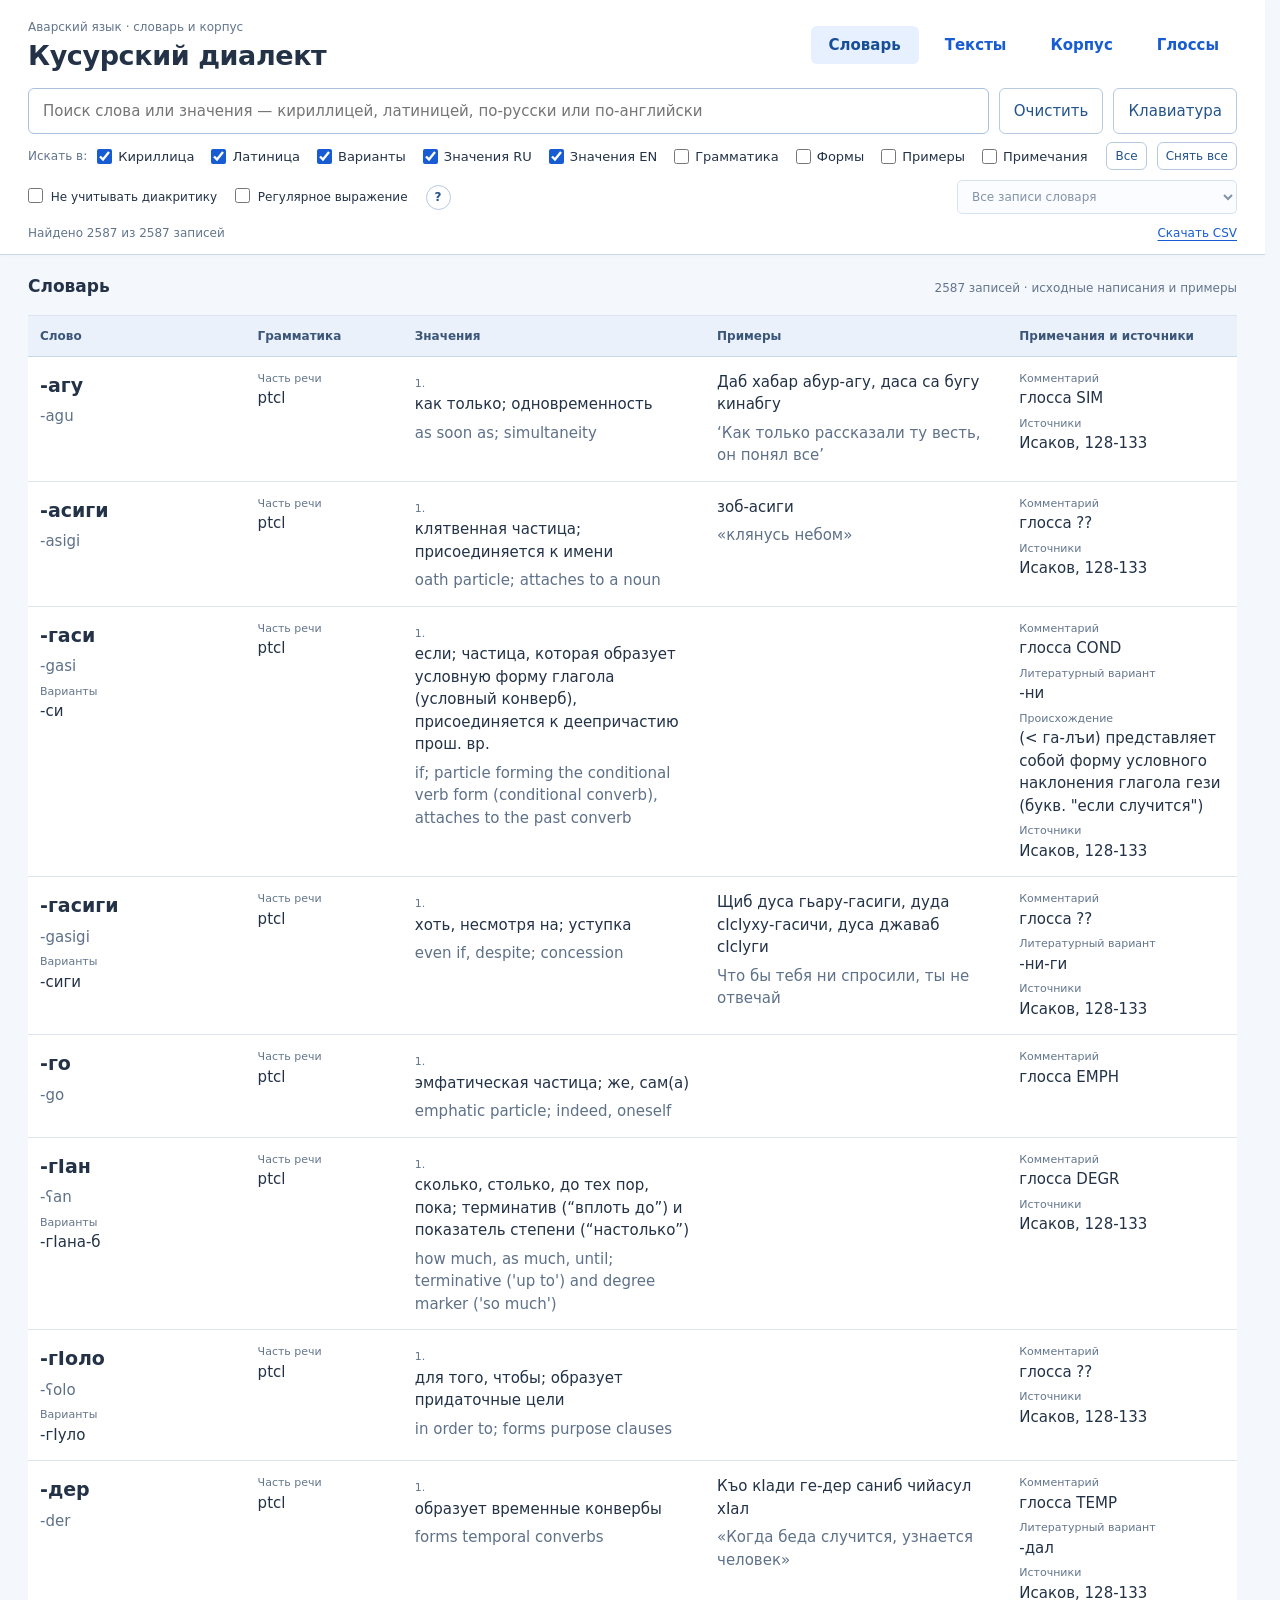
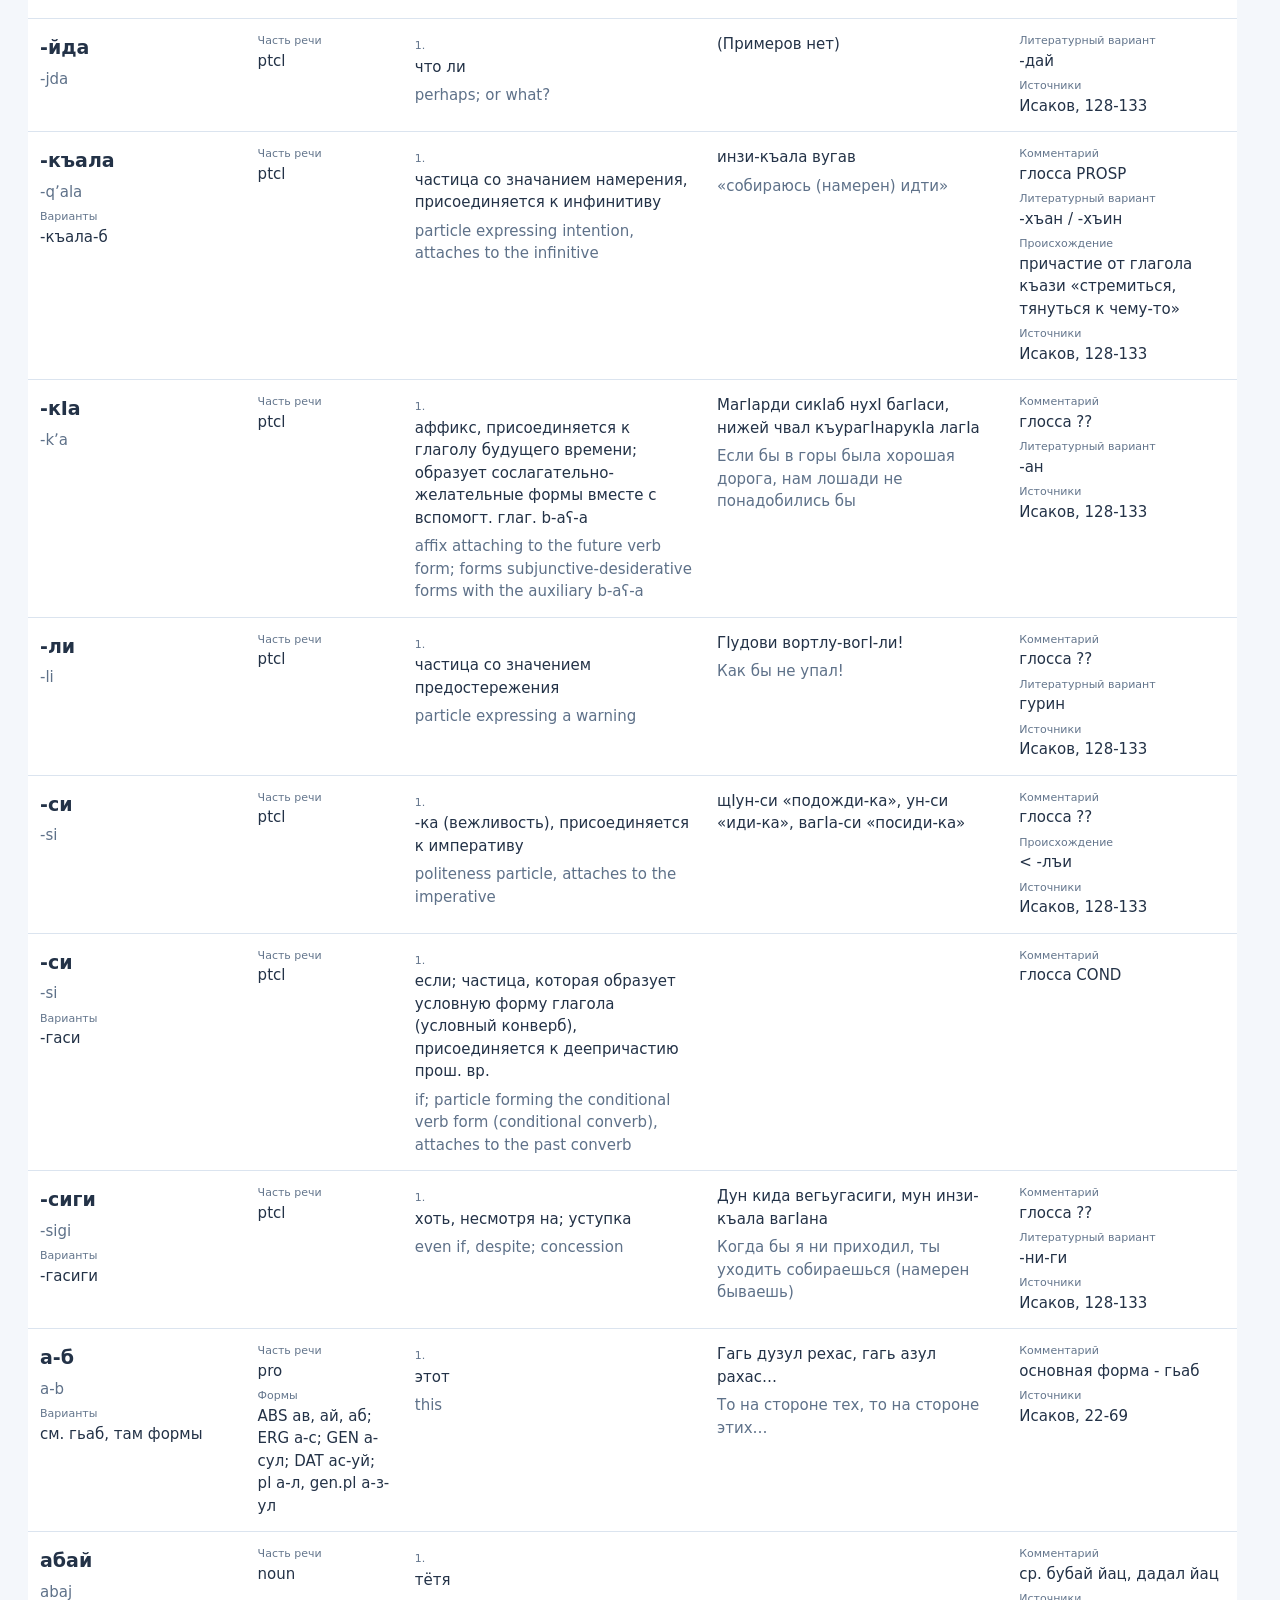
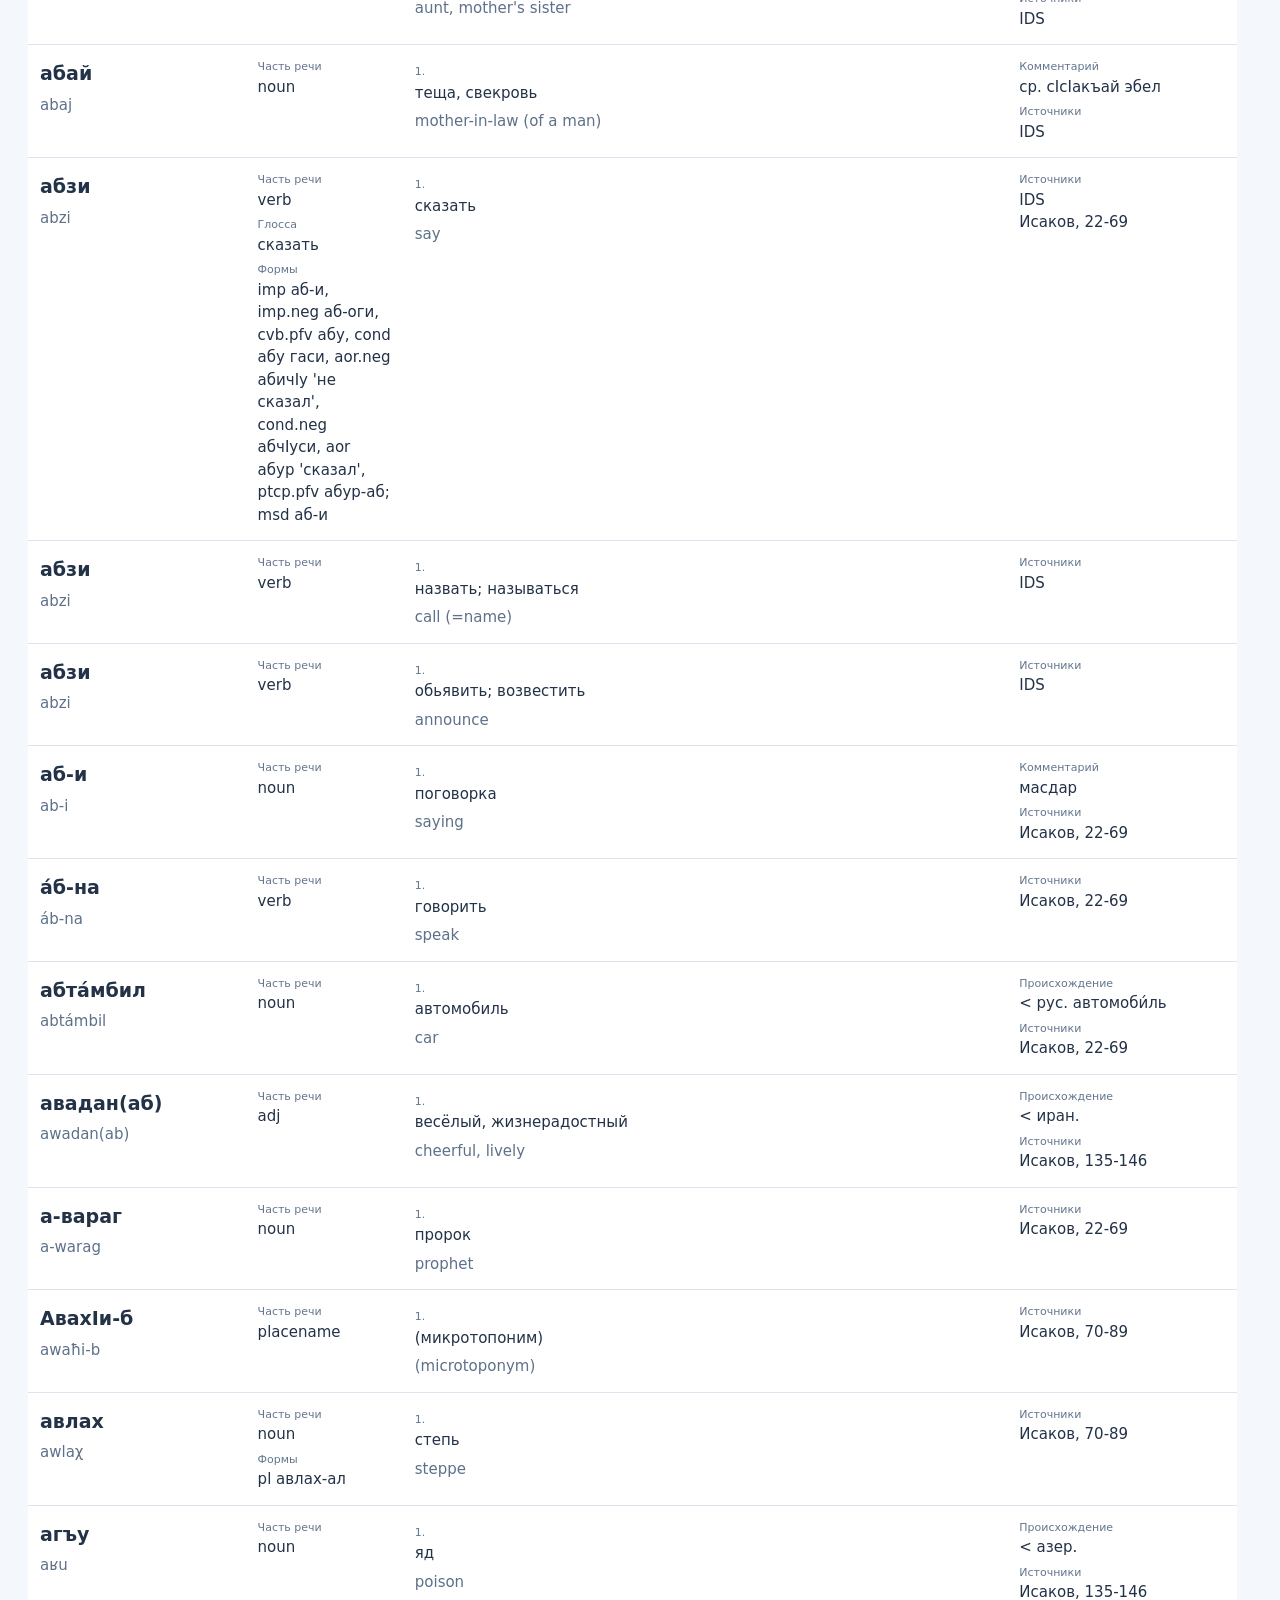
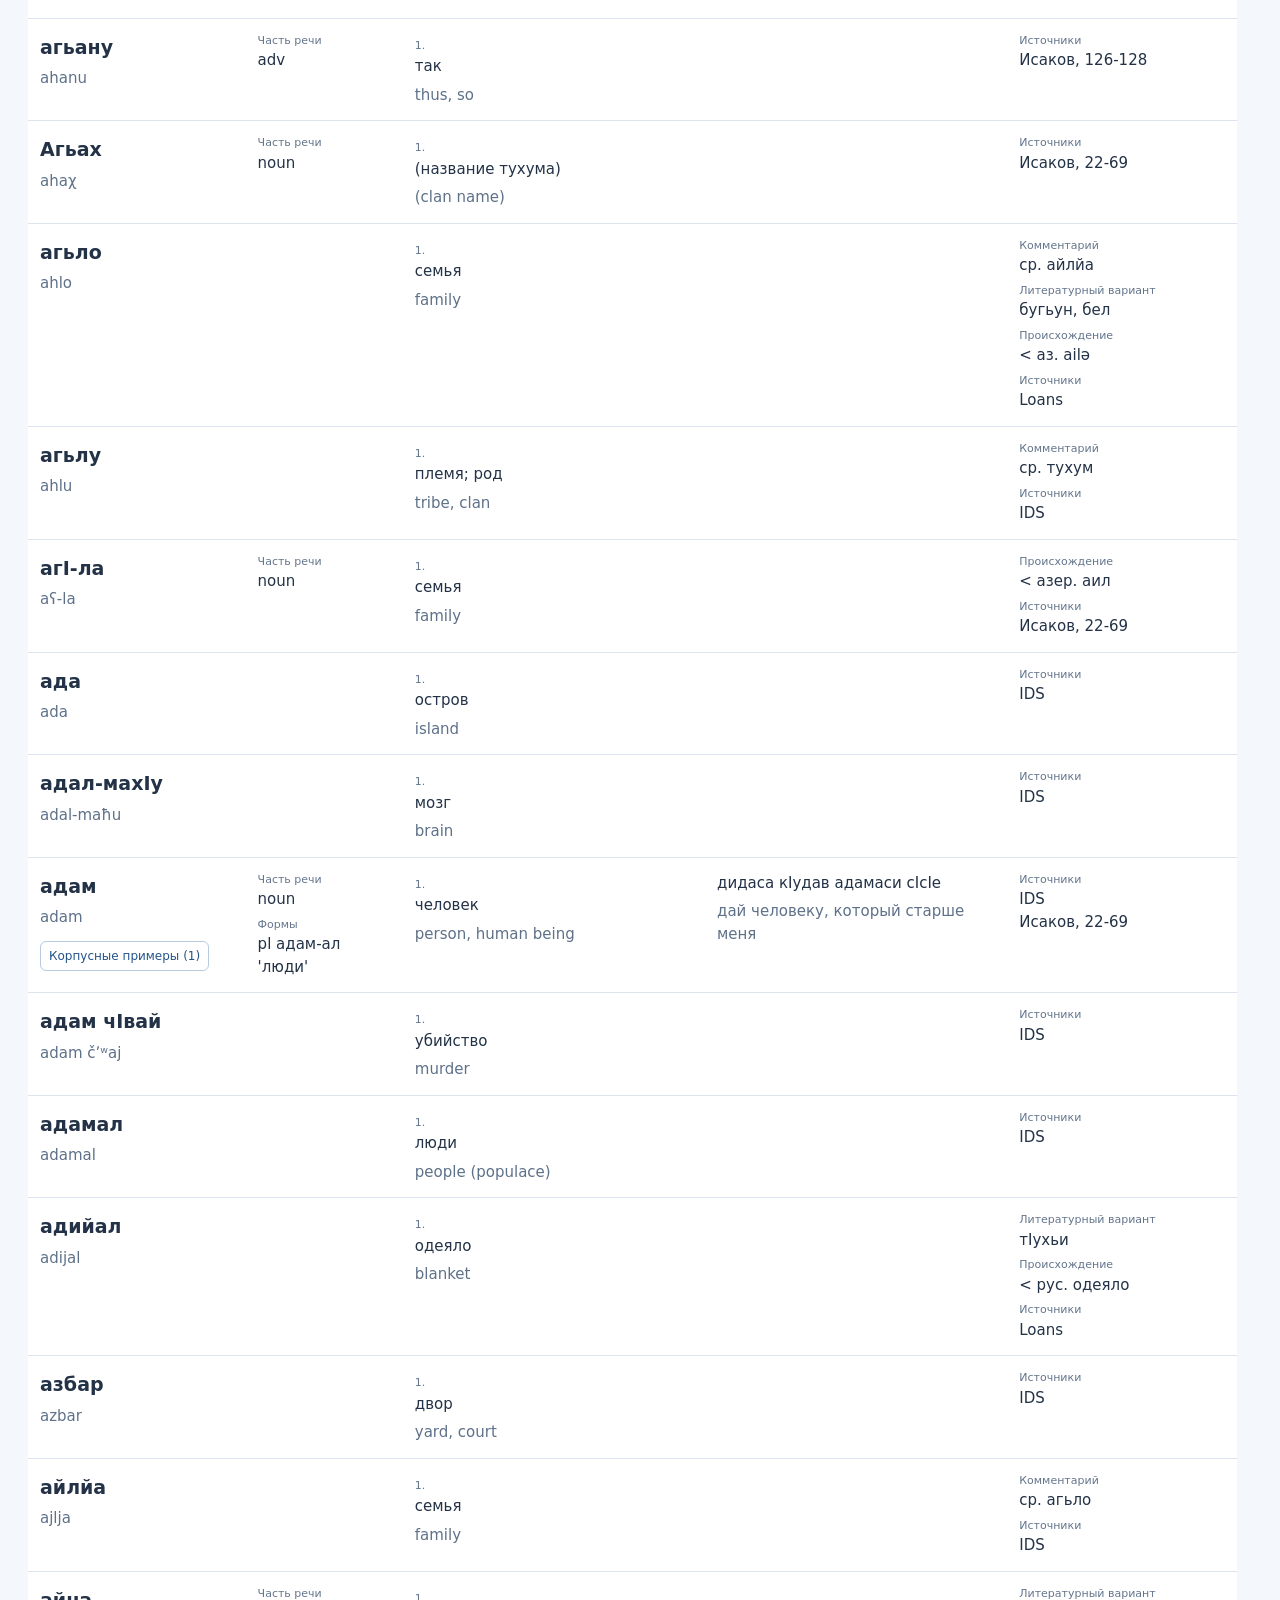
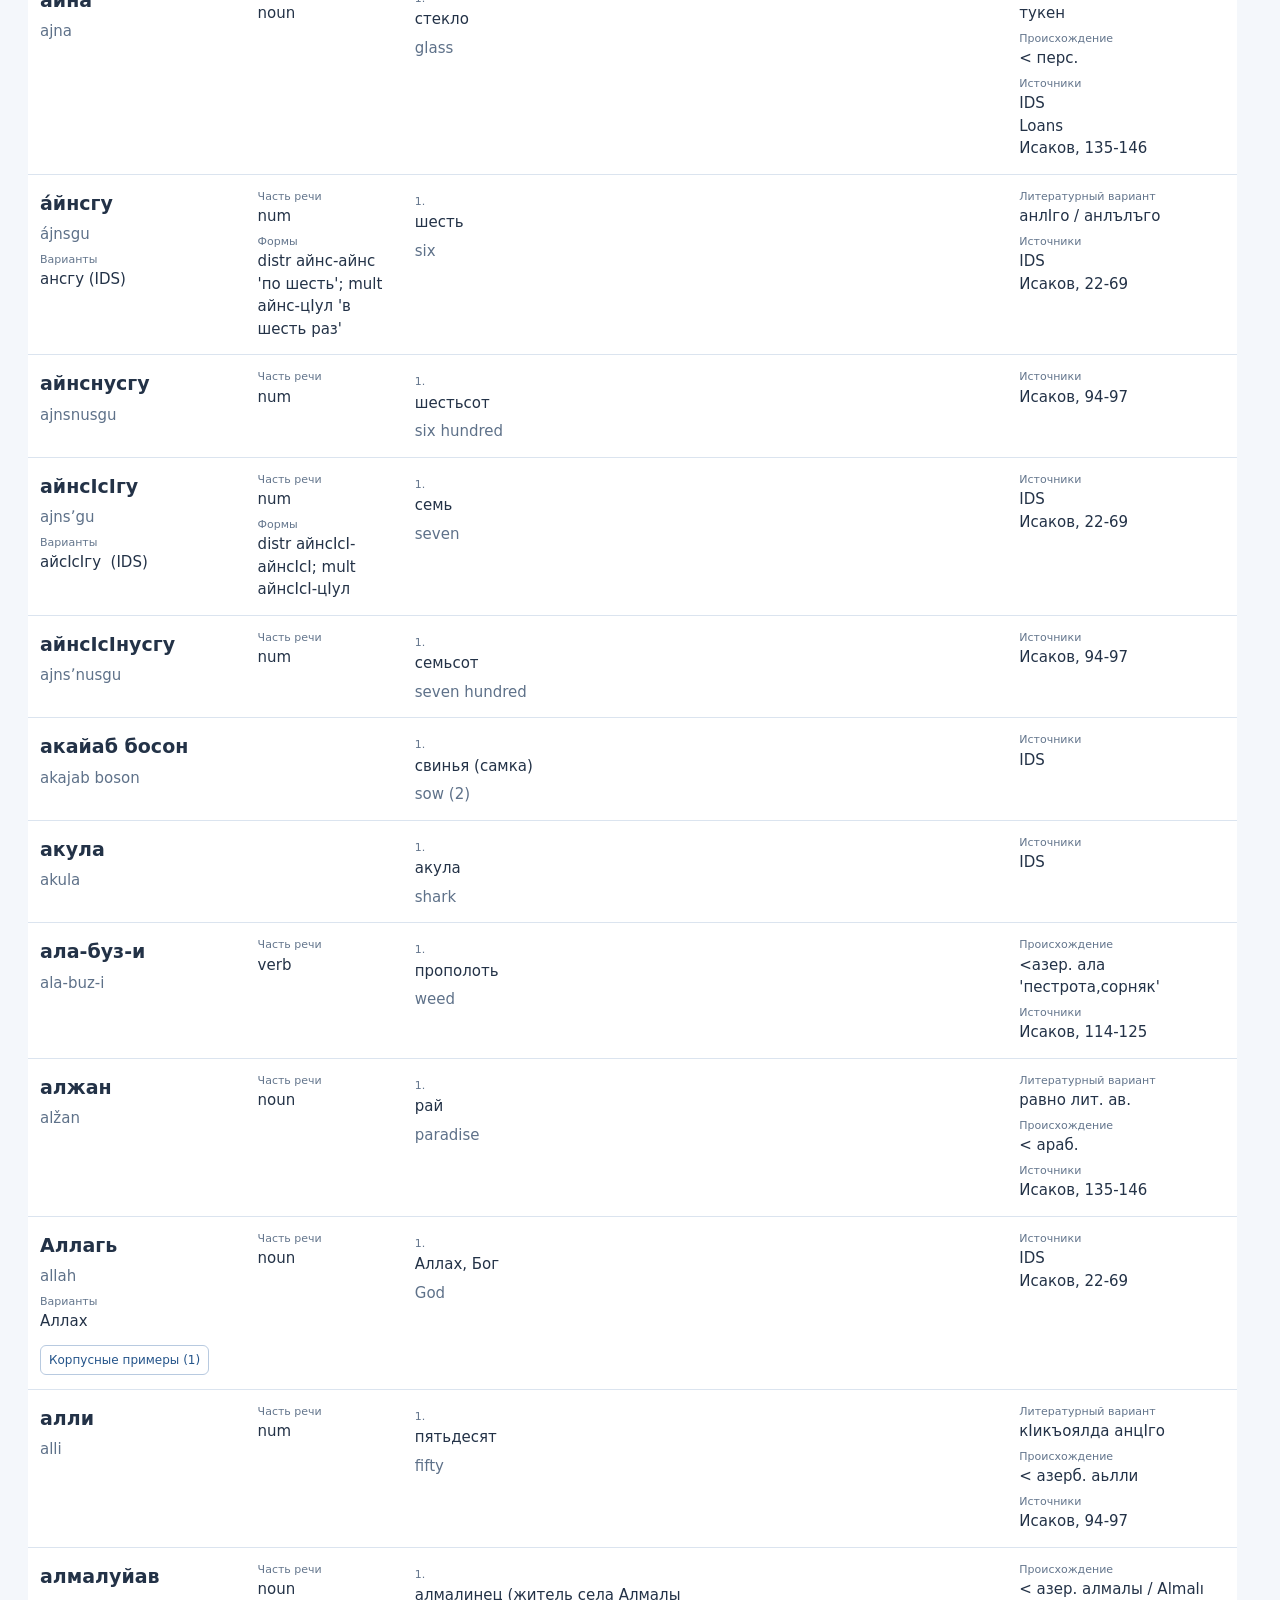
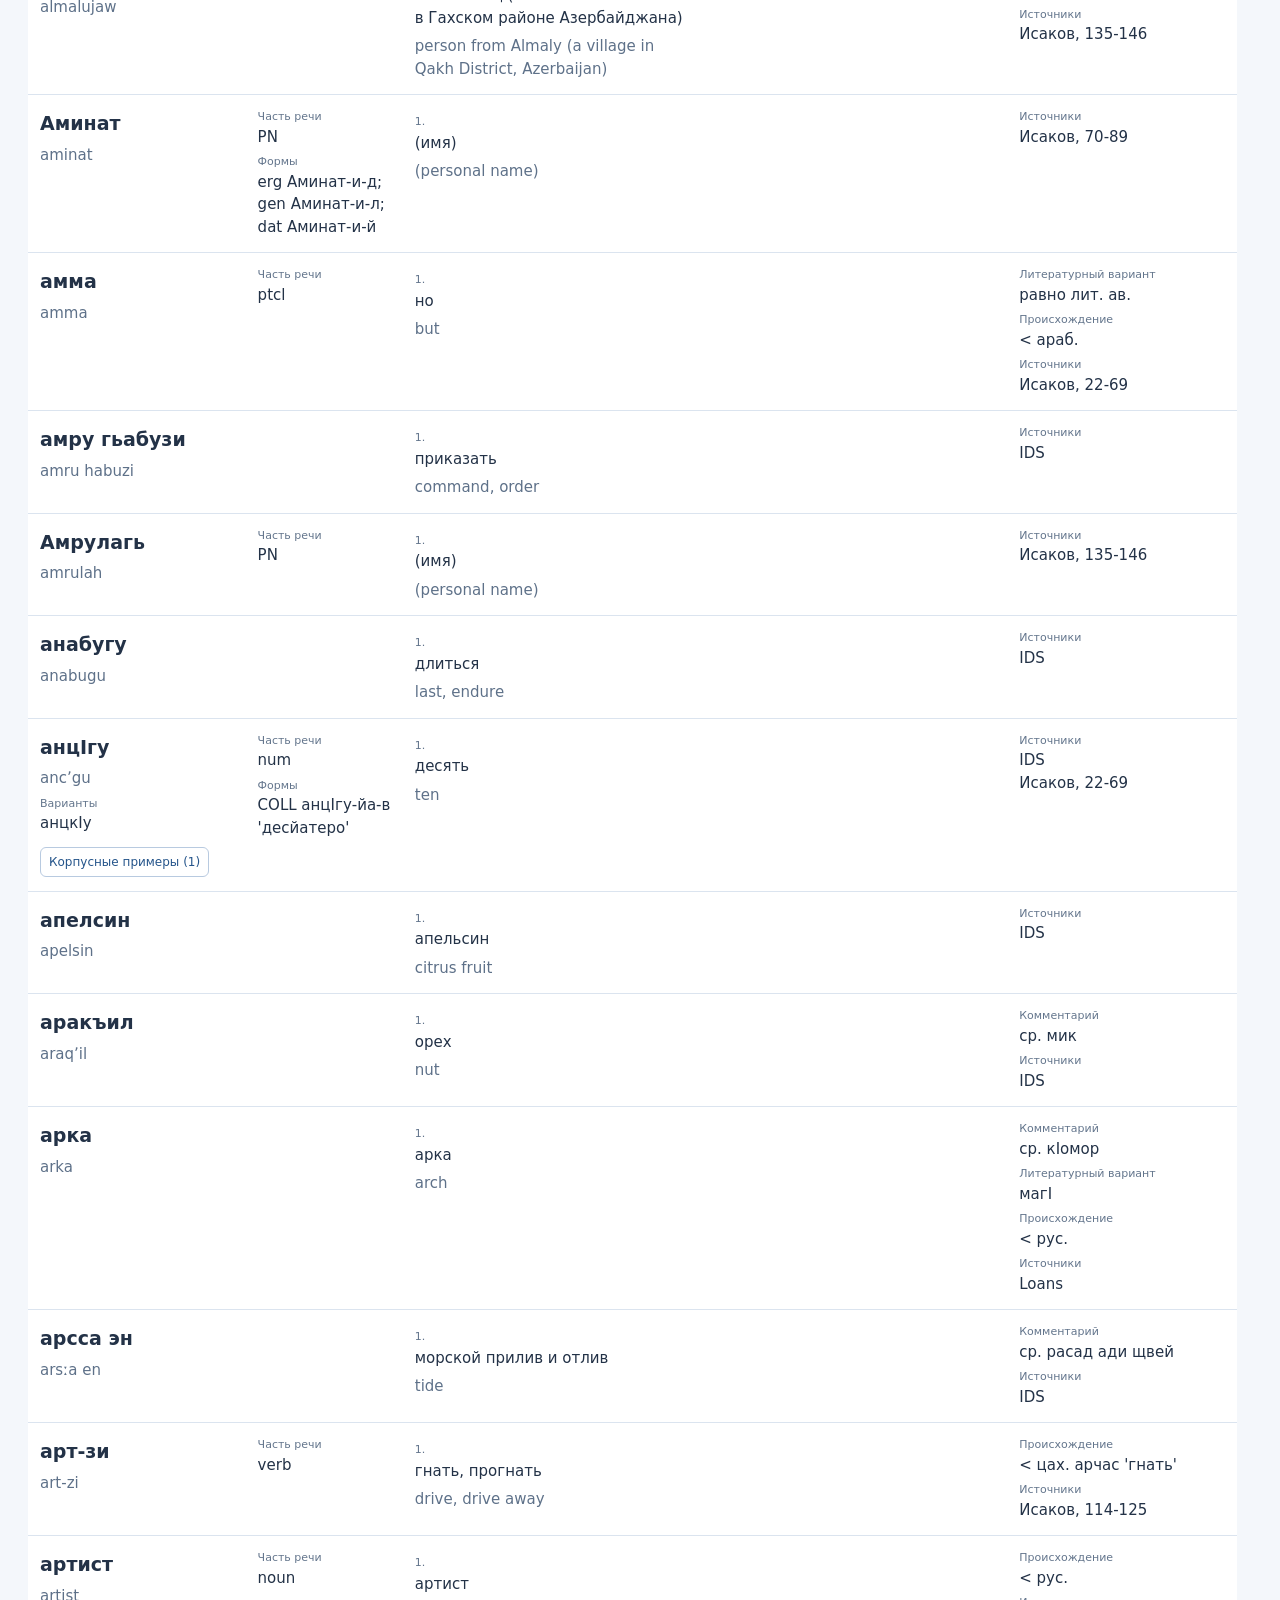
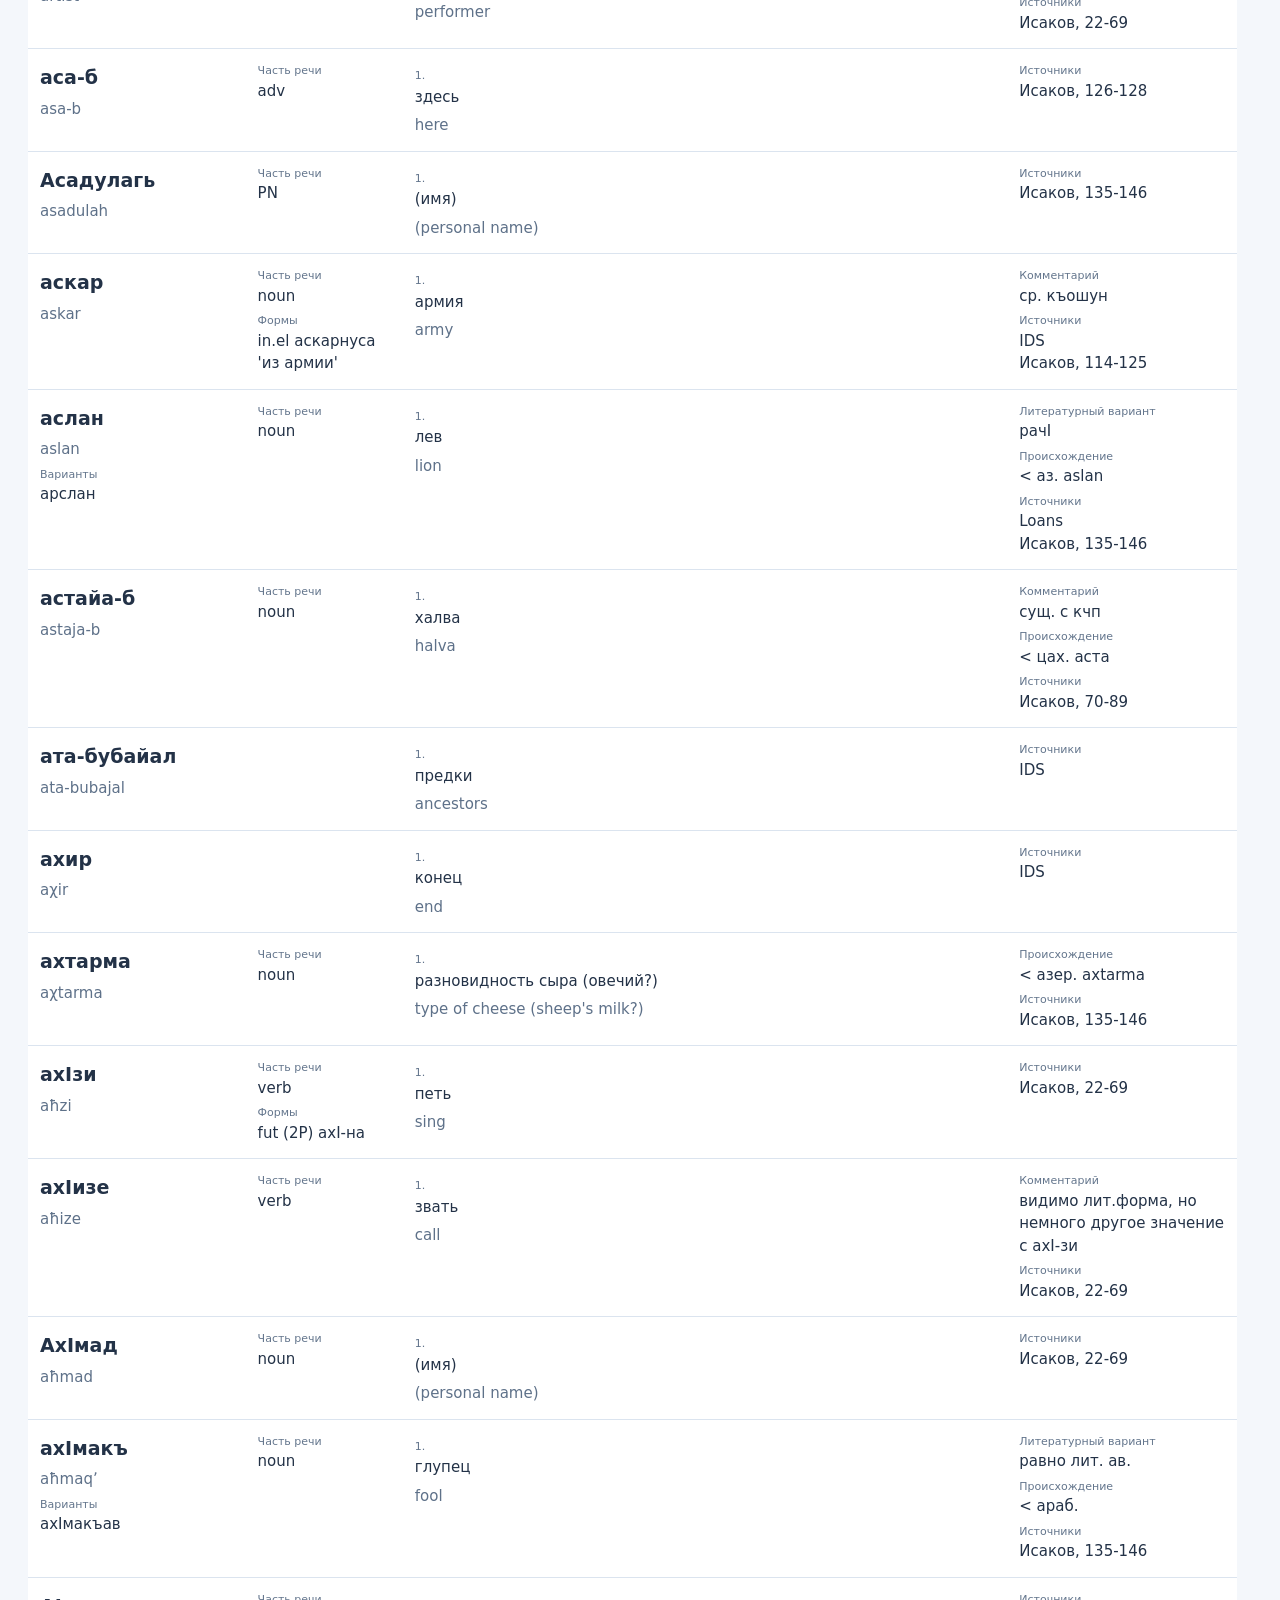
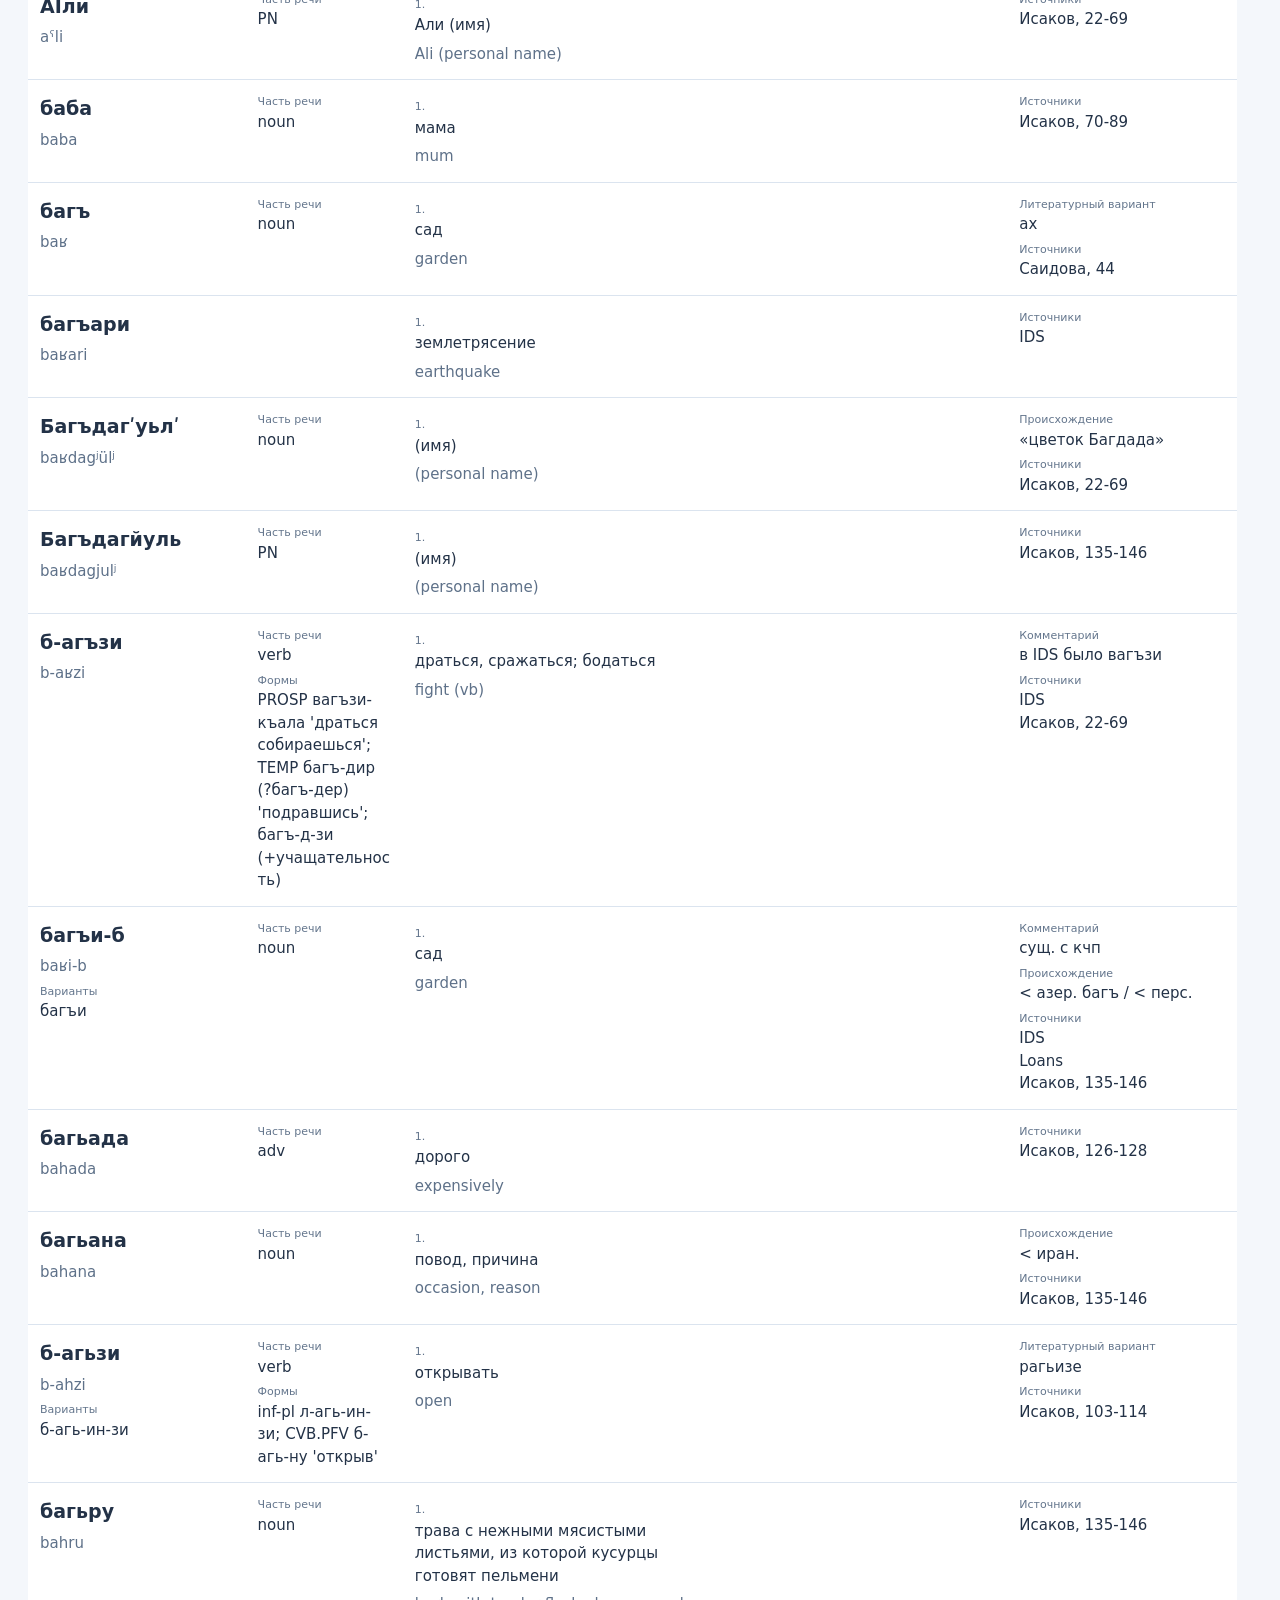
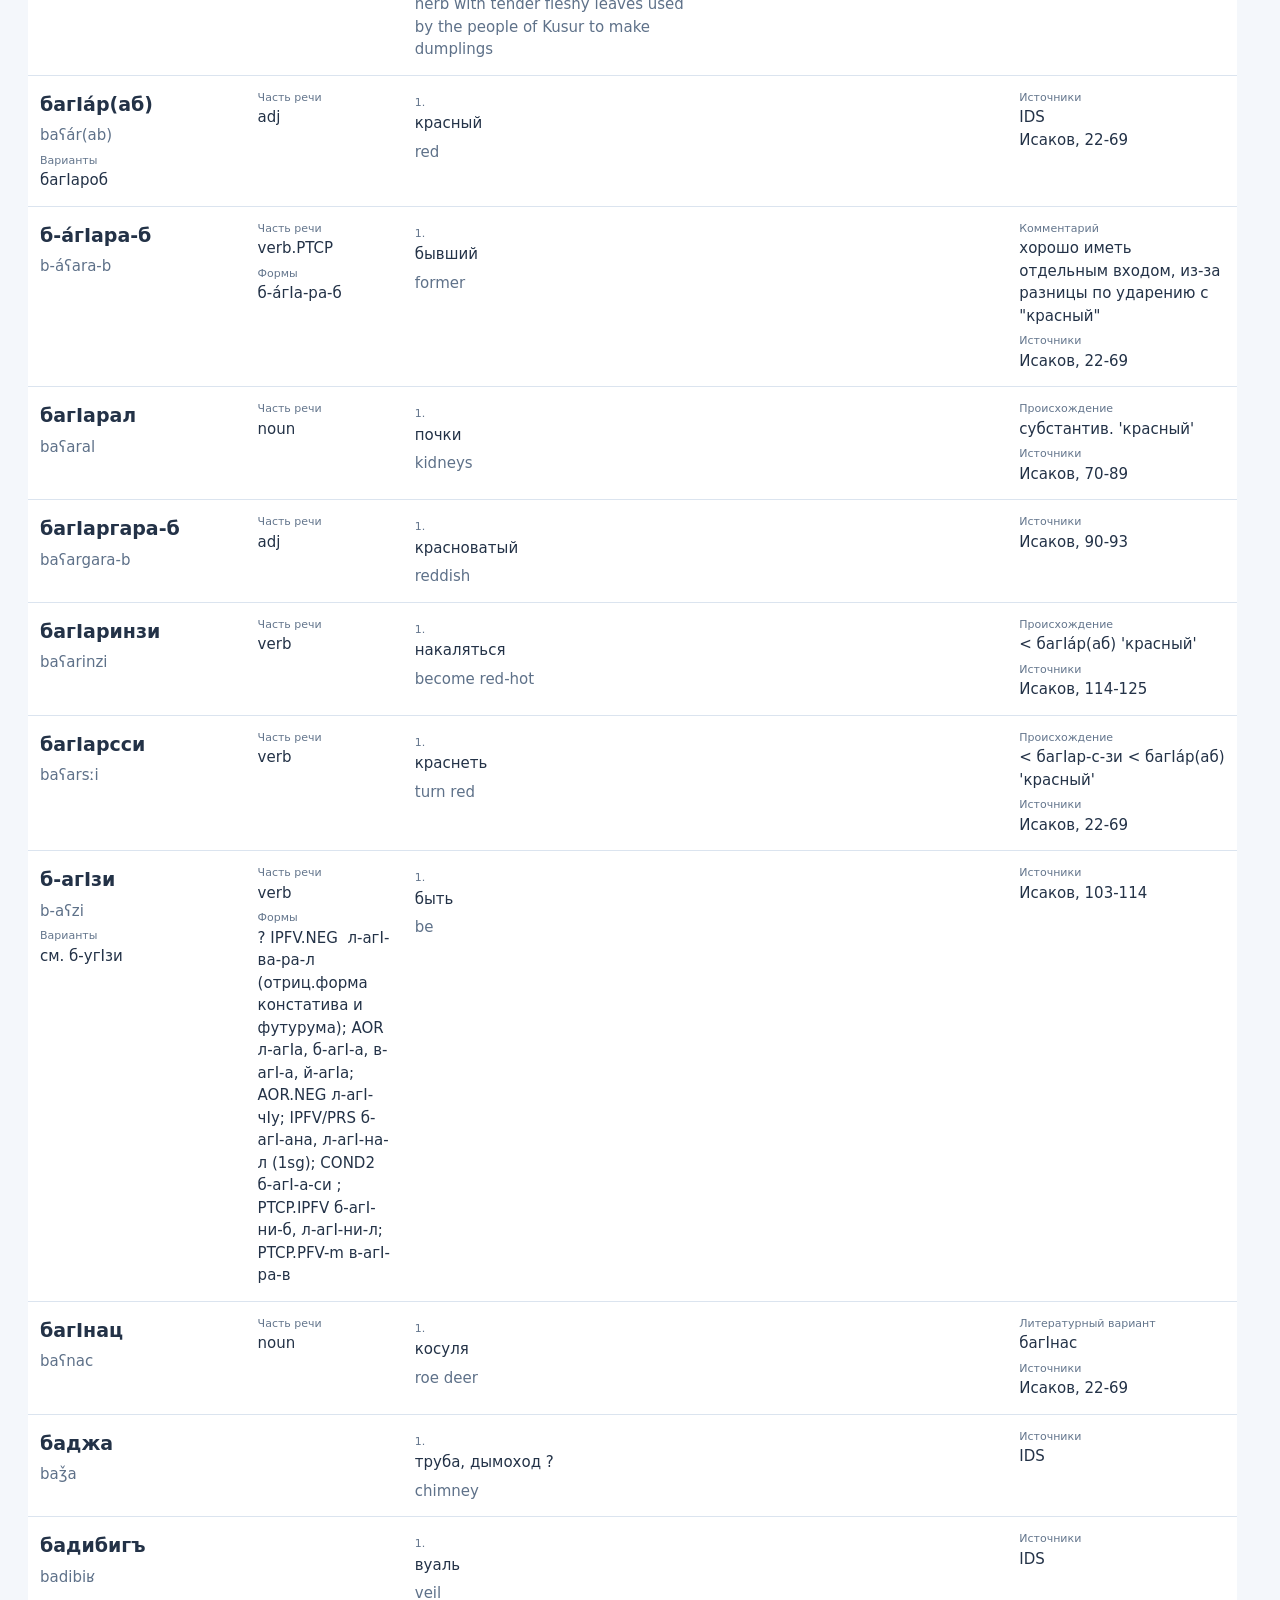
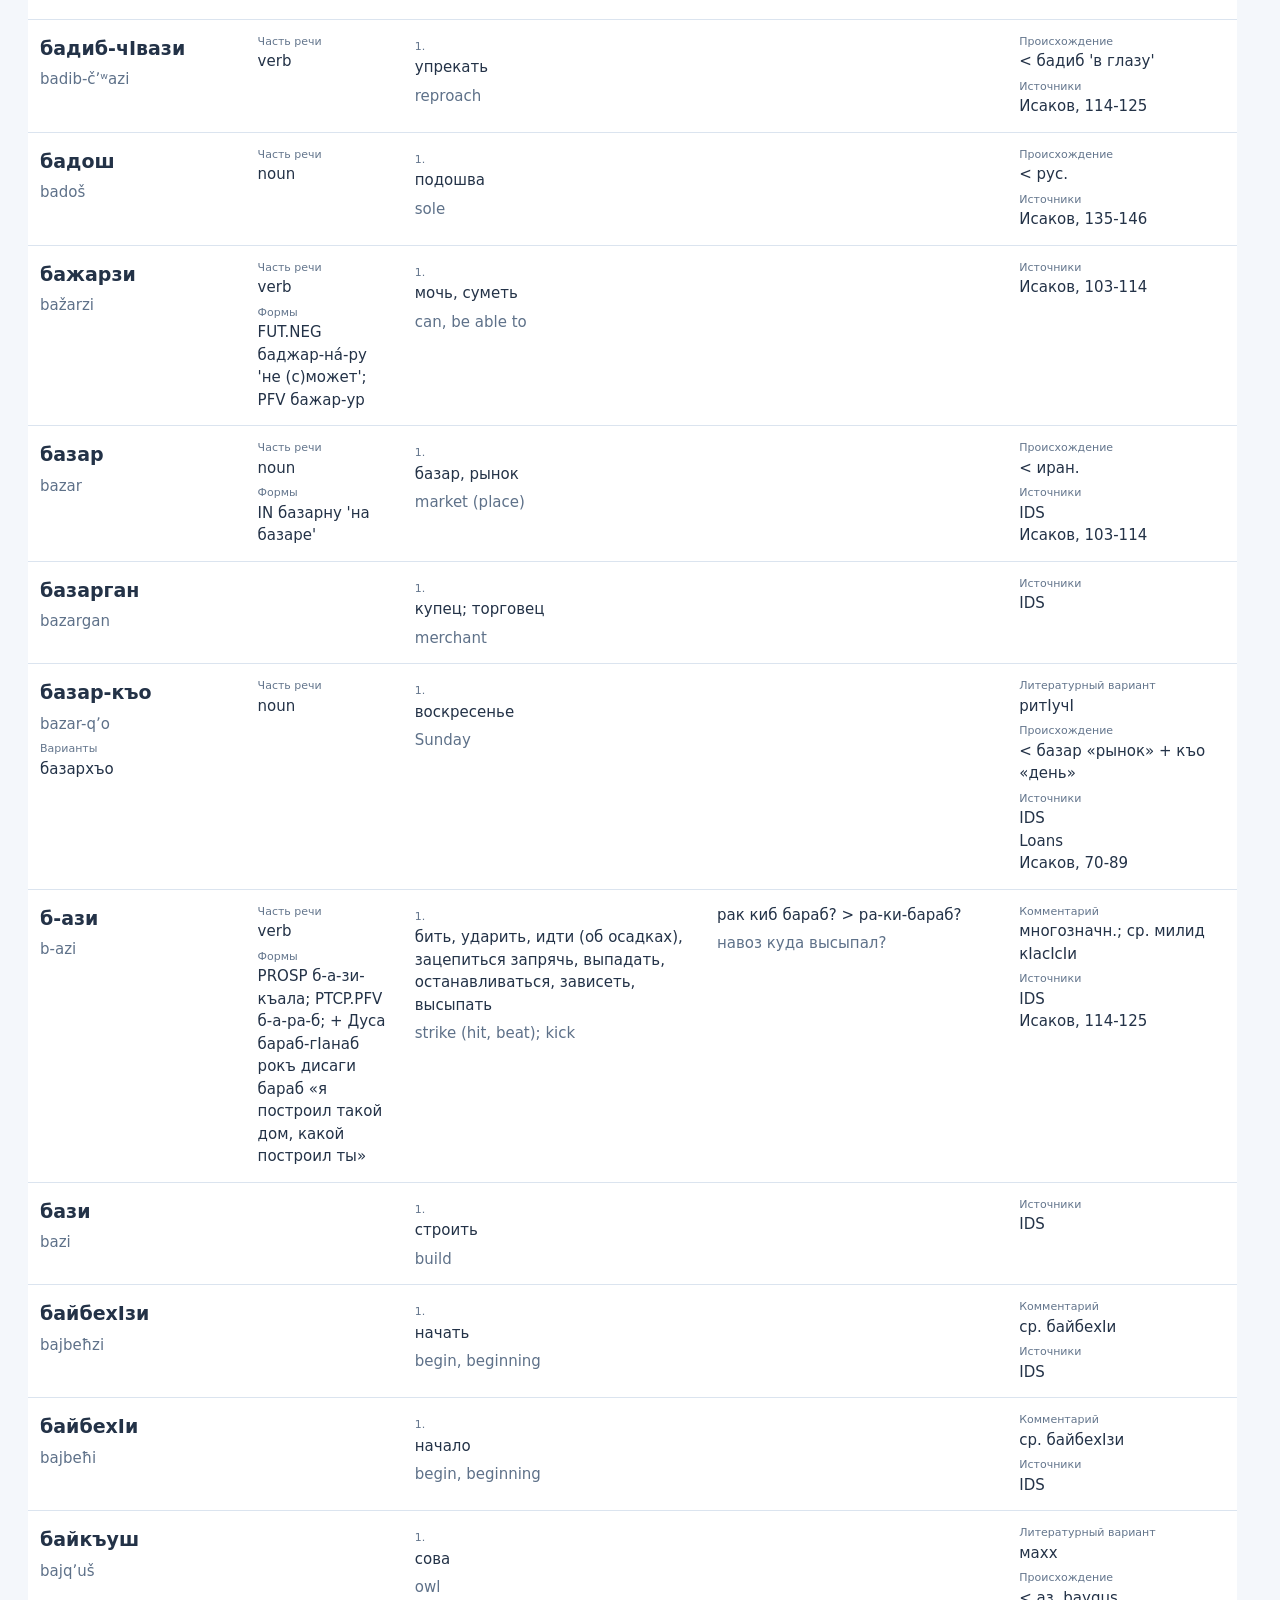
==== commit 88f27c45: "Add static Kusur corpus with interlinear search and dictionary links" ====
--- a/index.html
+++ b/index.html
@@ -1,3 +1,3 @@
 <!doctype html>
-<html lang="ru"><head><meta charset="utf-8"><meta name="viewport" content="width=device-width,initial-scale=1"><meta name="description" content="Словарь и корпус кусурского диалекта аварского языка"><title>Кусурский диалект · Словарь</title><link rel="stylesheet" href="assets/style.css?v=20261025"><script defer src="assets/search.js?v=20261017"></script><script defer src="assets/shared.js?v=20261025"></script><script defer src="assets/app.js?v=20261017"></script></head>
+<html lang="ru"><head><meta charset="utf-8"><meta name="viewport" content="width=device-width,initial-scale=1"><meta name="description" content="Словарь и корпус кусурского диалекта аварского языка"><title>Кусурский диалект · Словарь</title><link rel="stylesheet" href="assets/style.css?v=20261025"><link rel="stylesheet" href="assets/static-corpus.css"><script defer src="assets/site-ui.js"></script><script defer src="assets/corpus-render.js"></script><script defer src="assets/search.js?v=20261017"></script><script defer src="assets/shared.js?v=20261025"></script><script defer src="assets/app.js?v=20261017"></script></head>
 <body><header id="site-header"></header><main><noscript>Для поиска включите JavaScript. <a href="index.html">Словарь</a> · <a href="texts.html">Тексты</a> · <a href="corpus.html">Корпус</a></noscript><div class="page-intro"><h2>Словарь</h2><p id="data-summary">Загрузка данных…</p></div><div id="error" role="alert" hidden></div><table class="data-table dictionary-table"><caption class="sr-only">Словарь кусурского диалекта аварского языка</caption><colgroup><col style="width:18%"><col style="width:13%"><col style="width:25%"><col style="width:25%"><col style="width:19%"></colgroup><thead><tr><th scope="col">Слово</th><th scope="col">Грамматика</th><th scope="col">Значения</th><th scope="col">Примеры</th><th scope="col">Примечания и источники</th></tr></thead><tbody id="rows"></tbody></table><div id="empty" hidden><p>Ничего не найдено</p><button id="reset" type="button">Очистить запрос</button></div><div id="more-wrap"><button id="more" type="button" hidden>Показать ещё 150 записей</button><p id="shown"></p></div></main><footer>Кусурский диалект аварского языка · <a href="index.html">Словарь</a> · <a href="texts.html">Тексты</a> · <a href="corpus.html">Корпус</a></footer><dialog id="search-help" aria-label="Подсказки по поиску"></dialog></body></html>
--- a/assets/static-corpus.css
+++ b/assets/static-corpus.css
@@ -0,0 +1,4 @@
+/* Shared Kusur palette and type come from style.css. */
+.brand-row{flex-wrap:wrap}nav{flex-wrap:wrap}.settings{flex-wrap:wrap;white-space:normal}.settings-row{height:auto}.letter-panel{padding:10px 0;max-height:140px;overflow:auto}.letter-panel button{padding:5px 10px;margin:3px}.panel{background:var(--paper);border:1px solid var(--line);border-radius:8px;padding:16px;margin:0 0 18px}.panel details+details{margin-top:12px}summary{cursor:pointer}.panel label{display:inline-flex;align-items:center;gap:5px;margin:7px 12px 7px 0}.panel input:not([type=checkbox]),.panel select{max-width:100%;min-width:0;border:1px solid #b8cae0;border-radius:5px;padding:7px;background:white;color:var(--ink)}.panel input[type=number]{width:75px}.advanced-grid{display:grid;grid-template-columns:repeat(auto-fit,minmax(200px,1fr));gap:8px}.advanced-grid label{display:flex;flex-direction:column;align-items:stretch}.panel small{display:block;color:var(--muted)}.results-title{font-size:19px;overflow-wrap:anywhere}.corpus-example{background:white;border:1px solid var(--line);border-radius:8px;margin:12px 0;padding:18px;scroll-margin-top:calc(var(--header-height) + 12px);overflow-wrap:anywhere}.sentence-heading{display:flex;flex-wrap:wrap;justify-content:space-between;gap:10px;font-size:12px;color:var(--muted)}.sentence-line{font-size:16px;color:#455d79}.interlinear{display:flex;flex-wrap:wrap;align-items:flex-start;gap:20px 24px;margin:18px 0}.corpus-word{display:inline-flex;flex-direction:column;max-width:100%;min-width:12px}.corpus-word .surface{font-size:18px;line-height:1.6}.corpus-word .parts{display:flex;align-items:flex-start}.morpheme{display:inline-grid;grid-template-rows:auto auto;min-width:0}.morph-form,.morph-gloss{white-space:pre-wrap;line-height:1.8;overflow-wrap:anywhere}.morph-gloss{color:#37597c;font-size:13px}.morph-gloss a{color:inherit;text-decoration:none}.morph-gloss a:hover{text-decoration:underline}.analysis-variant+.analysis-variant{border-top:1px dashed var(--line);margin-top:8px;padding-top:6px}.variant-label{font-size:10px;color:var(--muted)}.word-details{font-size:12px;color:var(--muted);max-width:300px}.word-details summary{font-size:11px}.word-details p{margin:5px 0}.translation-line{border-top:1px solid var(--line);padding-top:12px;white-space:pre-wrap}.example-actions{display:flex;gap:8px;flex-wrap:wrap;margin-top:12px}.example-actions button,.example-actions a{font-size:12px}.example-actions a{padding:8px}.corpus-example mark{background:#ffeb9c;color:#233247;border-radius:2px}.hide-morphs .morph-form{display:none}.hide-glosses .morph-gloss{display:none}.hide-translation .translation-line{display:none}.hide-sentence .sentence-line{display:none}.kwic-line{display:grid;grid-template-columns:1fr auto 1fr;gap:12px;margin:12px 0}.kwic-line span:first-child{text-align:right}.corpus-notice{font-size:13px;color:var(--muted)}.long-example{margin-top:15px}.dictionary-examples td{background:#f5f8fc}.dictionary-examples .corpus-example{margin:8px 0}.dictionary-examples td::before{display:none!important}.dict-example-button{font-size:12px;padding:5px 8px;margin-top:6px}.glossary-table td{padding:12px}.toast{font-size:13px;color:#37597c;min-height:1.4em}#list:empty{padding:16px 0}#list:empty::after{content:'Нет подходящих примеров.'}body.embed #site-header,body.embed footer,body.embed .panel,body.embed .page-intro{display:none}body.embed main{padding:0}body.embed .corpus-example{scroll-margin-top:10px}
+@media(max-width:700px){.brand-row{align-items:flex-start}nav{width:100%;gap:3px}nav a{padding:6px 8px;font-size:12px}.search-row{flex-wrap:wrap}.search-row input{flex:1;min-width:160px}.settings{height:auto;justify-content:flex-start;gap:8px}.settings-row{display:flex;flex-wrap:wrap}.scope{width:100%}.panel{padding:12px}.corpus-example{padding:12px}.interlinear{gap:16px}.advanced-grid{grid-template-columns:1fr}.kwic-line{gap:5px;grid-template-columns:1fr auto 1fr}.kwic-line mark{max-width:110px}.header-inner{max-height:60vh;overflow:auto}.dictionary-examples tr,.dictionary-examples td{width:100%}}
+@media print{.panel,.example-actions,.word-details,.letter-panel,#more{display:none}.corpus-example{break-inside:avoid;border:none}details.long-example:not([open])>*{display:block}}
